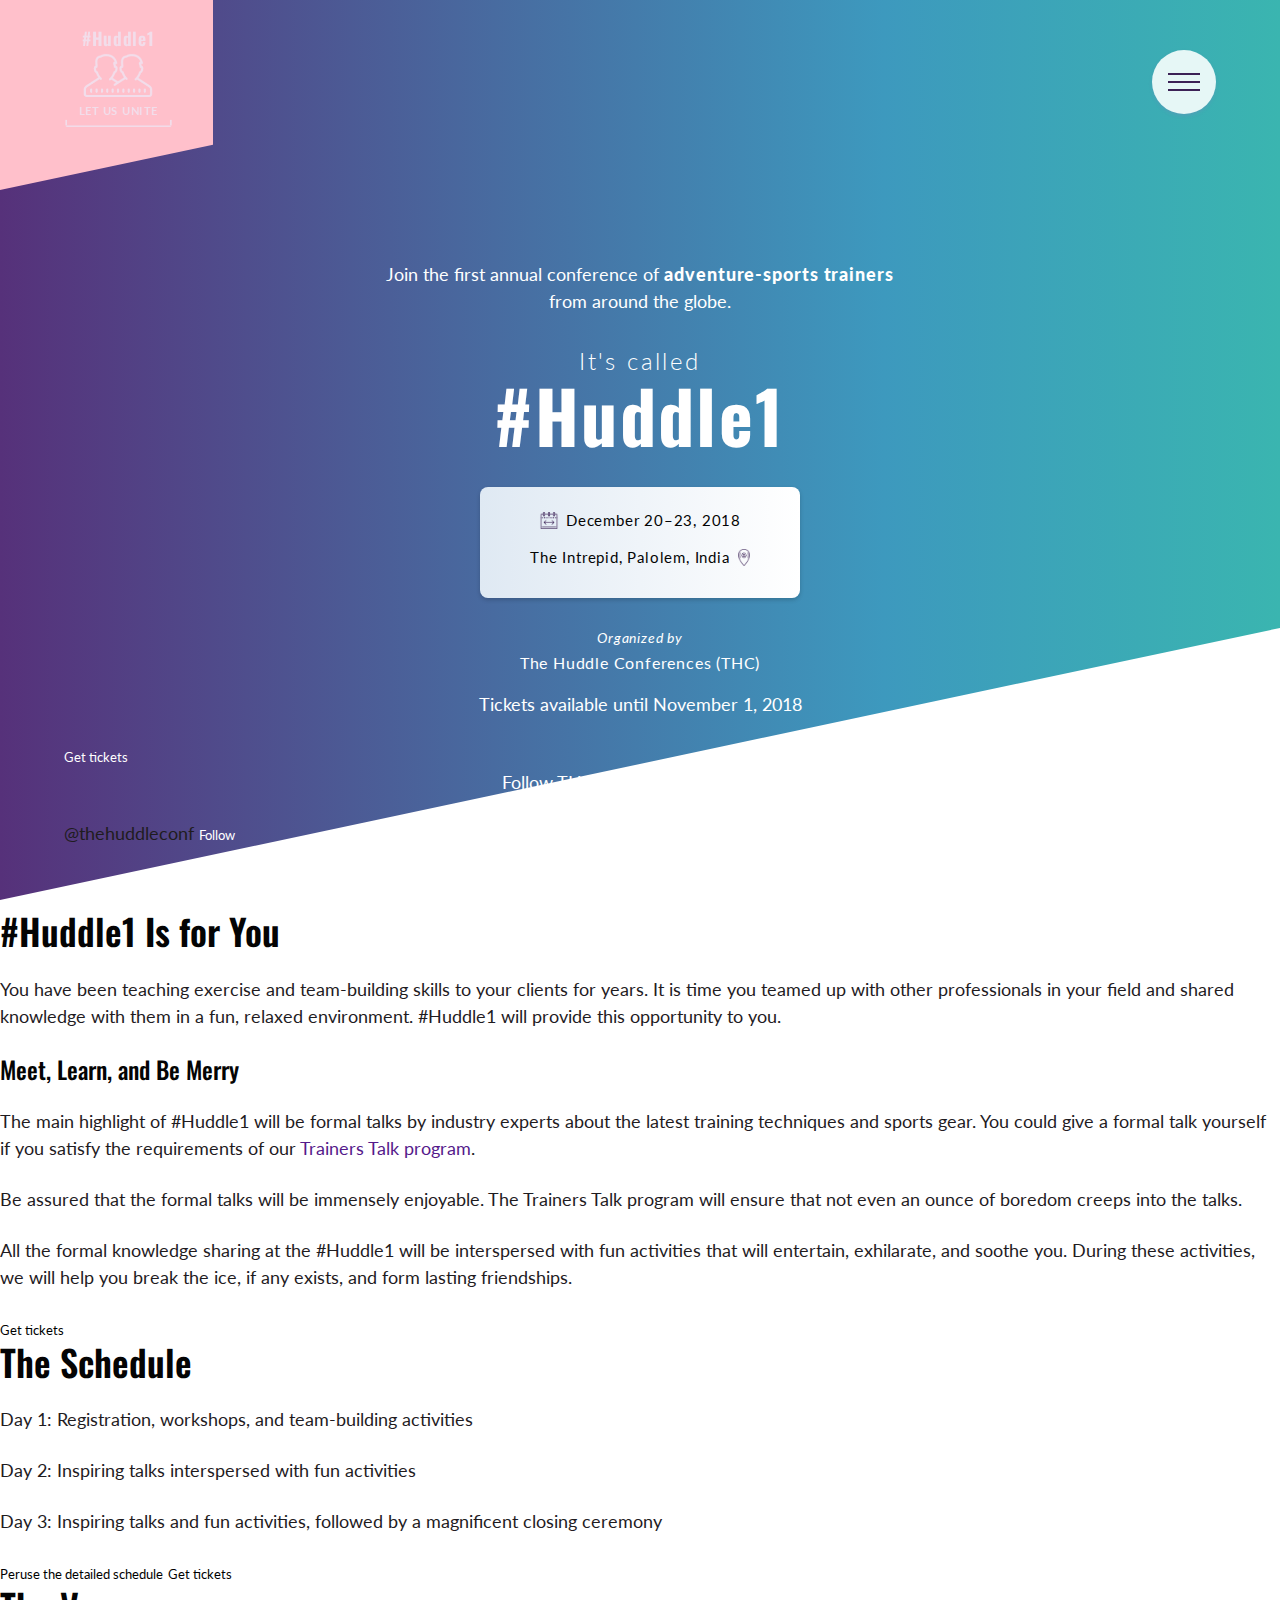
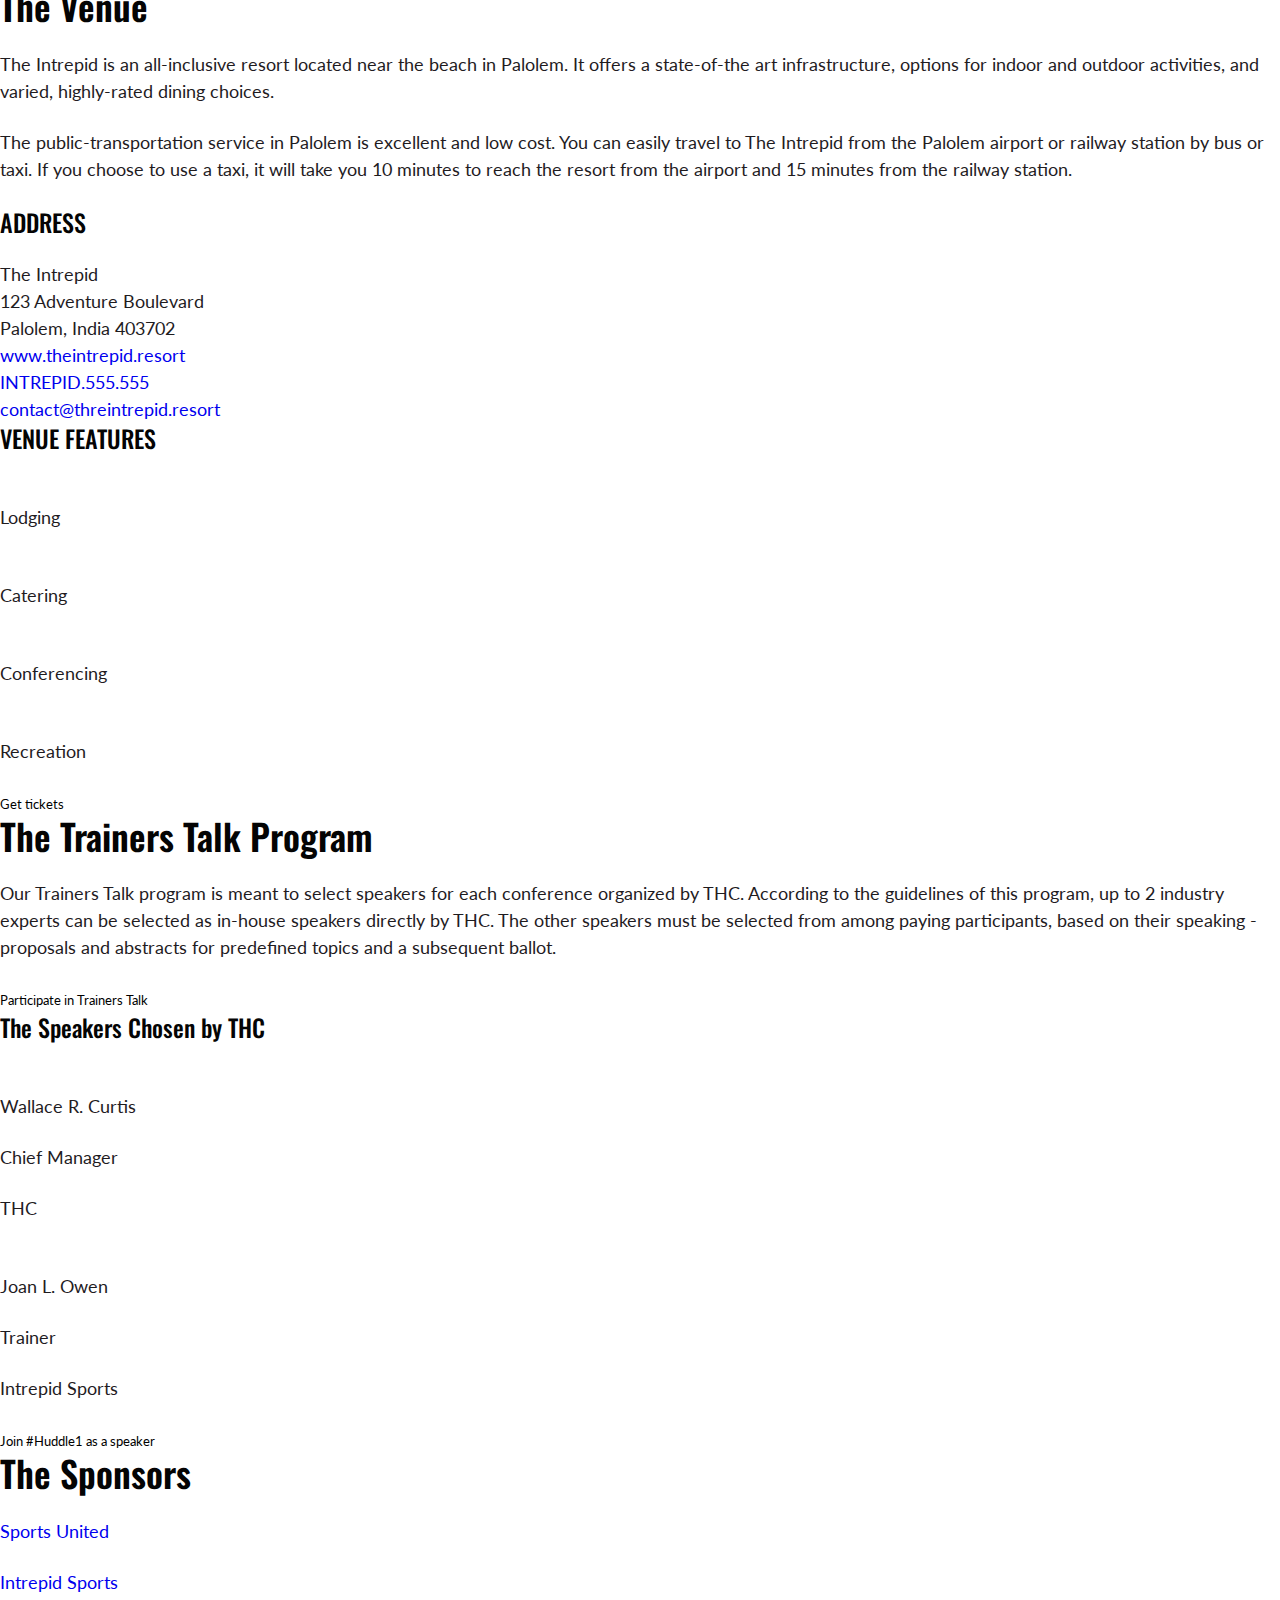
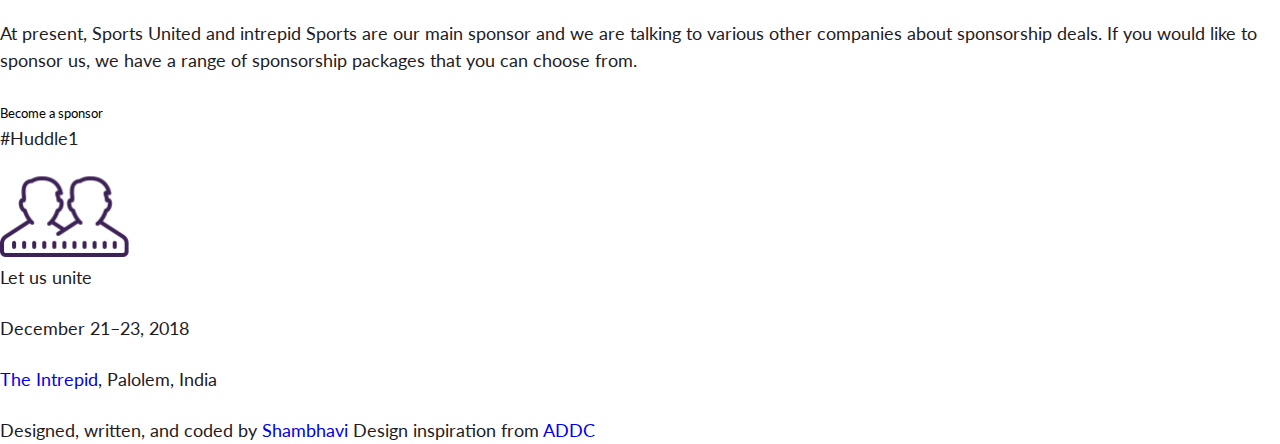
==== index.html @ c0f7a198 "Add structure and styling" ====
<!DOCTYPE html>
<html lang="en">

<head>
    <title>The #Huddle1 Conference</title>
    <meta charset="UTF-8">
    <meta name="viewport" content="width=device-width, initial-scale=1">
    <link href="https://fonts.googleapis.com/css?family=Lato:300, 400,700,900|Oswald:300,500,600,700" rel="stylesheet">
    <link href="css/style.css" rel="stylesheet">
</head>

<body>
    <header>
        <div class="navigation">
            <div class="navbar">
                <div class="nav-container">
                    <div class="logo-container">
                        <a href="index.html">
                            <div class="logo">
                                <p>#Huddle1</p>
                                <img src="img/huddle_white.png" alt="The Huddle1 logo" class='logo-general'>
                                <p>Let us unite</p>
                                <div class='border border-bottom-left'></div>
                                <div class="border border-bottom-right"></div>
                            </div>
                        </a>
                    </div>
                    <button type="button" role="button" aria-label="Toggle Navigation" class="toggle-button">
                        <div class="bar-container">
                            <span class="bars"></span>
                        </div>
                    </button>
                </div>
            </div>
            <nav>
                <ul>
                    <li>
                        <a href="">Home</a>
                    </li>
                    <li>
                        <a href="">Get tickets</a>
                    </li>
                    <li>
                        <a href="">Peruse the detailed schedule</a>
                    </li>
                    <li>
                        <a href="">Learn about the venue</a>
                    </li>
                    <li>
                        <a href="">Learn about Trainers Talk</a>
                    </li>
                    <li>
                        <a href="">Participate in Trainers Talk</a>
                    </li>
                    <li>
                        <a href="">Become a sponsor</a>
                    </li>
                    <li>
                        <a href="">Contact us</a>
                    </li>
                </ul>
            </nav>
        </div>
        <div class="primary-info">
            <p>Join the first annual conference of
                <span class='before-h1-emphasize'>
                    <strong>adventure-sports trainers</strong>
                </span>
                <br>from around the globe.</p>
            <h1>
                <span class="h1-initial">It's called</span>
                <span class="h1-big">#Huddle1</span>
            </h1>
            <div class="schedule-loc">
                <h2>
                    <a href="complete-schedule.html" class="header-link schedule">December 20&ndash;23, 2018</a>
                </h2>
                <h2>
                    <a href='#' class='header-link location' target="_blank">The Intrepid, Palolem, India</a>
                </h2>
            </div>
            <h2 class='organized-by'>
                <span>Organized by</span>
                <a href='#' class='header-link' target="_blank">The Huddle Conferences (THC)</a>
            </h2>
            <p>Tickets available until November 1, 2018</p>
            <button>Get tickets</button>
            <p>Follow THC on Twitter for updates.</p>
            <div>@thehuddleconf
                <button>Follow</button>
            </div>
        </div>
    </header>
    <div class="geometric-container">
        <span class="geometric geometric1"></span>
        <span class="geometric geometric2"></span>
        <span class="geometric geometric3"></span>
        <span class="geometric geometric4"></span>
        <span class="geometric geometric5"></span>
    </div>
    <main>
        <section class="section1">
            <h2>#Huddle1 Is for You</h2>
            <p>You have been teaching exercise and team-building skills to your clients for years. It is time you teamed up
                with other professionals in your field and shared knowledge with them in a fun, relaxed environment. #Huddle1
                will provide this opportunity to you. </p>
            <h3>Meet, Learn, and Be Merry</h3>
            <p>The main highlight of #Huddle1 will be formal talks by industry experts about the latest training techniques
                and sports gear. You could give a formal talk yourself if you satisfy the requirements of our
                <a href="">Trainers Talk program</a>.</p>
            <p>Be assured that the formal talks will be immensely enjoyable. The Trainers Talk program will ensure that not
                even an ounce of boredom creeps into the talks.</p>
            <p>All the formal knowledge sharing at the #Huddle1 will be interspersed with fun activities that will entertain,
                exhilarate, and soothe you. During these activities, we will help you break the ice, if any exists, and form
                lasting friendships.</p>
            <button>Get tickets</button>
        </section>
        <section class="section2">
            <h2>The Schedule</h2>
            <p>
                <span>Day 1</span>: Registration, workshops, and team-building activities</p>
            <p>
                <span>Day 2</span>: Inspiring talks interspersed with fun activities</p>
            <p>
                <span>Day 3</span>: Inspiring talks and fun activities, followed by a magnificent closing ceremony</p>
            <button>Peruse the detailed schedule</button>
            <button>Get tickets</button>
        </section>
        <section class="section3">
            <h2>The Venue</h2>
            <p>The Intrepid is an all-inclusive resort located near the beach in Palolem. It offers a state-of-the art infrastructure,
                options for indoor and outdoor activities, and varied, highly-rated dining choices.</p>
            <p>The public-transportation service in Palolem is excellent and low cost. You can easily travel to The Intrepid
                from the Palolem airport or railway station by bus or taxi. If you choose to use a taxi, it will take you
                10 minutes to reach the resort from the airport and 15 minutes from the railway station.</p>
            <h3>ADDRESS</h3>
            <address>The Intrepid
                <br>123 Adventure Boulevard
                <br>Palolem, India 403702
                <br>
                <a href="#">www.theintrepid.resort</a>
                <br>
                <a href="tel:+16348555555">INTREPID.555.555</a>
                <br>
                <a href="mailto:contact@threintrepid.resort">contact@threintrepid.resort</a>
            </address>
            <h3>VENUE FEATURES</h3>
            <div class="features">
                <div class="feature1">
                    <img src="" alt="">
                    <p>Lodging</p>
                </div>
                <div class="feature2">
                    <img src="" alt="">
                    <p>Catering</p>
                </div>
                <div class="feature3">
                    <img src="" alt="">
                    <p>Conferencing</p>
                </div>
                <div class="feature4">
                    <img src="" alt="">
                    <p>Recreation</p>
                </div>
            </div>
            <button>Get tickets</button>
        </section>
        <section class="section4">
            <section class="about-trainers-talk">
                <h2>The Trainers Talk Program</h2>
                <p>Our Trainers Talk program is meant to select speakers for each conference organized by THC. According to
                    the guidelines of this program, up to 2 industry experts can be selected as in-house speakers directly
                    by THC. The other speakers must be selected from among paying participants, based on their speaking -proposals
                    and abstracts for predefined topics and a subsequent ballot.</p>
                <button>Participate in Trainers Talk</button>
            </section>
            <section class="speakersTHC">
                <h3>The Speakers Chosen by THC</h3>
                <section class="speaker-summary">
                    <div class="speaker1">
                        <img src="" alt="">
                        <p>Wallace R. Curtis</p>
                        <p>Chief Manager</p>
                        <p>THC</p>
                    </div>
                    <div class="speaker2">
                        <img src="" alt="">
                        <p>Joan L. Owen</p>
                        <p>Trainer</p>
                        <p>Intrepid Sports</p>
                    </div>
                </section>
                <button>Join #Huddle1 as a speaker</button>
            </section>
        </section>
        <section class="section5">
            <h2>The Sponsors</h2>
            <div class="sponsor-list">
                <div class="sponsor1">
                    <a href="#">
                        <p>Sports United</p>
                    </a>
                </div>
                <div class="sponsor2">
                    <a href="#">
                        <p>Intrepid Sports</p>
                    </a>
                </div>
                <p>At present, Sports United and intrepid Sports are our main sponsor and we are talking to various other companies
                    about sponsorship deals. If you would like to sponsor us, we have a range of sponsorship packages that
                    you can choose from. </p>
                <button>Become a sponsor</button>
            </div>
        </section>
    </main>
    <footer>
        <div class="logo-large">
            <p>#Huddle1</p>
            <img src="img/huddle_plain.png" alt="The Huddle1 logo">
            <p>Let us unite</p>
        </div>
        <p>December 21&ndash;23, 2018</p>
        <p>
            <a href="#">The Intrepid</a>, Palolem, India</p>
        <nav class='footer-nav'>
            <ul>
                <li>
                    <a href="">Get tickets</a>
                </li>
                <li>
                    <a href="">Speak for us</a>
                </li>
                <li>
                    <a href="">Sponsor us</a>
                </li>
                <li>
                    <a href="">Contact us</a>
                </li>
            </ul>
        </nav>
        <div class="credits">
            <small>Designed, written, and coded by
                <strong>
                    <a href="https://github.com/tshambhavi">Shambhavi</a>
                </strong>
            </small>
            <small>Design inspiration from
                <strong>
                    <a href="https://addconf.com/2018/">ADDC</a>
                </strong>
            </small>
        </div>
    </footer>
    <script src="js/script.js"></script>
</body>

</html>
---- css/style.css ----
@charset 'utf-8';
/*-----------------------------------------------
Basic reset
-----------------------------------------------*/

*,
*::before,
*::after {
    -webkit-box-sizing: border-box;
    box-sizing: border-box;
    margin: 0;
    padding: 0;
}

html,
body,
div,
span,
object,
iframe,
h1,
h2,
h3,
h4,
h5,
h6,
p,
blockquote,
pre,
a,
abbr,
acronym,
address,
big,
cite,
code,
del,
dfn,
em,
img,
ins,
kbd,
q,
s,
samp,
small,
strike,
strong,
sub,
sup,
var,
b,
u,
i,
center,
dl,
dt,
dd,
ol,
ul,
li,
fieldset,
form,
label,
legend,
table,
caption,
tbody,
tfoot,
thead,
tr,
th,
td,
article,
aside,
canvas,
details,
embed,
figure,
figcaption,
footer,
header,
menu,
nav,
output,
section,
summary,
time,
mark,
audio,
video {
    border: 0;
    font-size: 100%;
    font: inherit;
    vertical-align: baseline;
}

ol,
ul {
    list-style: none;
}

blockquote,
q {
    quotes: none;
}

blockquote:before,
blockquote:after,
q:before,
q:after {
    content: '';
    content: none;
}

table {
    border-collapse: collapse;
    border-spacing: 0;
}

a {
    text-decoration: none;
    outline: none;
}

button,
select {
    border: none;
    outline: none;
    background: none;
    font-family: inherit
}

a,
button,
input,
select,
textarea {
    -webkit-tap-highlight-color: transparent
}

:root {
    overflow-x: hidden;
    height: 100%
}

/*-----------------------------------------------*/

html {
    -webkit-tap-highlight-color: transparent;
    -webkit-font-smoothing: antialiased;
    -moz-osx-font-smoothing: grayscale;
    text-rendering: optimizeLegibility;
    -webkit-text-size-adjust: 100%;
    -moz-text-size-adjust: 100%;
    -ms-text-size-adjust: 100%;
    text-size-adjust: 100%;
}

body {
    width: 100%;
    min-width: 320px;
    min-height: 100%;
    display: -webkit-box;
    display: -ms-flexbox;
    display: flex;
    -webkit-box-orient: vertical;
    -webkit-box-direction: normal;
    -ms-flex-direction: column;
    flex-direction: column;
    font-family: 'Lato', sans-serif;
    font-weight: 400;
    font-size: 16px;
    line-height: 1.5;
    color: #1f1c1f;
}

h1,
h2,
h3,
h4 {
    font-family: 'Oswald', sans-serif;
    color: #040404;
}

h1,
h2,
h3,
ul,
p {
    margin-bottom: 1.5rem;
}

h1 {
    font-size: 36px;
    font-weight: 700;
    line-height: 1.125;
}

h2 {
    font-size: 24px;
    font-weight: 600;
    line-height: 1.25;
}

h3 {
    font-size: 21px;
    font-weight: 500;
    line-height: 1.25;
}

h4 {
    font-size: 18px;
    font-weight: 500;
    line-height: 1.5;
}

/*-----------------------------------------------
Styling
-----------------------------------------------*/

/* Header */

.geometric-container {
    background-image: -webkit-gradient(linear, right top, left top, from(#3ab5b0), color-stop(31%, #3d99be), to(#56317a));
    background-image: linear-gradient(to left, #3ab5b0 0%, #3d99be 31%, #56317a 100%);
}

.navbar {
    width: 100%;
}

.nav-container {
    display: -webkit-box;
    display: -ms-flexbox;
    display: flex;
    -webkit-box-align: center;
    -ms-flex-align: center;
    align-items: center;
    -webkit-box-pack: justify;
    -ms-flex-pack: justify;
    justify-content: space-between;
    padding: 2rem;
}

.logo {
    padding: 0 1rem 1rem;
    opacity: .75;
    border-bottom: 2px solid #eee7f5;
    border-radius: 2px;
    position: relative;
    display: -webkit-box;
    display: -ms-flexbox;
    display: flex;
    -webkit-box-orient: vertical;
    -webkit-box-direction: normal;
    -ms-flex-direction: column;
    flex-direction: column;
    -webkit-box-align: center;
    -ms-flex-align: center;
    align-items: center;
    -webkit-transform: scale3d(.88, .88, .88);
    transform: scale3d(.88, .88, .88);
    -webkit-transition: all .2s ease-in-out;
    transition: all .2s ease-in-out;
    -webkit-animation: scale .5s;
    animation: scale .5s;
    -webkit-animation-timing-function: ease-in-out;
    animation-timing-function: ease-in-out;
}

.logo .border {
    position: absolute;
    width: 2px;
    background-color: #eee7f5;
    overflow: hidden;
}

.logo .border-bottom-left {
    top: 94%;
    bottom: 0px;
    left: 0px;
}

.logo .border-bottom-right {
    top: 94%;
    bottom: 0px;
    right: 0px;
}

@-webkit-keyframes scale {
    0% {
        -webkit-transform: scale3d(0.8, 0.8, 0.8);
        transform: scale3d(0.8, 0.8, 0.8);
    }
    100% {
        -webkit-transform: scale3d(.88, .88, .88);
        transform: scale3d(.88, .88, .88);
    }
}

@keyframes scale {
    0% {
        -webkit-transform: scale3d(0.8, 0.8, 0.8);
        transform: scale3d(0.8, 0.8, 0.8);
    }
    100% {
        -webkit-transform: scale3d(.88, .88, .88);
        transform: scale3d(.88, .88, .88);
    }
}

.logo>img {
    width: 78px;
    height: auto;
    margin: 0;
}

.logo p {
    color: #eee7f5;
    line-height: 0;
    text-align: center;
}

.logo p:first-of-type {
    font-family: 'Oswald', sans-serif;
    font-size: 20px;
    font-weight: 600;
    letter-spacing: .05em;
    margin-bottom: 18px;
}

.logo p:last-of-type {
    font-family: 'Lato', sans-serif;
    font-size: 12px;
    font-weight: 700;
    letter-spacing: .075em;
    text-transform: uppercase;
    margin-top: 16px;
    margin-bottom: 0;
}

.logo-container {
    margin-left: -6px;
}

.logo-container a:hover .logo,
.logo-container a:focus .logo {
    opacity: 1;
    -webkit-transform: scale3d(0.8, 0.8, 0.8);
    transform: scale3d(0.8, 0.8, 0.8);
    -webkit-transition: all .2s ease-in-out;
    transition: all .2s ease-in-out;
}

.nav-fixed {
    background-image: linear-gradient(to left, #3ab5b0 0%, #3d99be 31%, #56317a 100%);
    -webkit-box-shadow: 0 2px 4px -1px rgba(128, 118, 128, .3);
    box-shadow: 0 2px 4px -1px rgba(128, 118, 128, .3);
    position: fixed;
    top: 0;
    left: 0;
    z-index: 100;
}

.nav-fixed>.nav-container {
    padding-top: .75rem;
    padding-bottom: .75rem;
}

.nav-fixed .logo {
    padding: 0;
    margin: 0;
    border-bottom: none;
}

.nav-fixed p {
    display: none;
}

.nav-fixed img {
    width: auto;
    height: 64px;
    margin: 0;
}

button span {
    display: block;
}

.toggle-button {
    width: 64px;
    height: 64px;
    display: inline-block;
    -ms-flex-item-align: center;
    align-self: center;
    border-radius: 50%;
    background-color: #e6f7f6;
    cursor: pointer;
    pointer-events: auto;
    -webkit-user-select: none;
    -moz-user-select: none;
    -ms-user-select: none;
    user-select: none;
    z-index: 110;
    -webkit-tap-highlight-color: rgba(0, 0, 0, 0);
    box-shadow: 0 2px 4px -1px rgba(154, 110, 197, .3);
    -webkit-transform: scale3d(1, 1, 1);
    transform: scale3d(1, 1, 1);
    -webkit-transition: all .2s ease-in-out;
    transition: all .2s ease-in-out;
}

.nav-fixed .toggle-button {
    -webkit-box-shadow: none;
    box-shadow: none;
    background-color: #e6f7f6;
}

.toggle-button:hover,
.toggle-button:focus {
    -webkit-transform: scale3d(0.88, 0.88, 0.88);
    transform: scale3d(0.88, 0.88, 0.88);
}

.toggle-button:active {
    -webkit-transition: 0;
    transition: 0;
}

.bar-container {
    display: -webkit-box;
    display: -ms-flexbox;
    display: flex;
    -webkit-box-pack: center;
    -ms-flex-pack: center;
    justify-content: center;
}

.bars {
    display: inline-block;
    width: 32px;
    height: 2px;
    background-color: #3c2256;
    position: relative;
    -webkit-transition: all .2s ease-in-out;
    transition: all .2s ease-in-out;
}

.bars:before,
.bars:after {
    display: inline-block;
    width: 32px;
    height: 2px;
    background-color: #3c2256;
    position: absolute;
    -webkit-transition: all .2s ease-in-out;
    transition: all .2s ease-in-out;
    left: 0;
    content: '';
    -webkit-transform-origin: 2.28571rem center;
    transform-origin: 2.28571rem center;
}

.bars:before {
    top: .5rem;
}

.bars:after {
    top: -.5rem;
}

.toggle-button:hover .bars,
.toggle-button:hover .bars:before,
.toggle-button:hover .bars:after,
.toggle-button:focus .bars,
.toggle-button:focus .bars:before,
.toggle-button:focus .bars:after {
    background-color: #56317a;
}

.toggle-button.open {
    -webkit-transform: scale3d(1, 1, 1);
    transform: scale3d(1, 1, 1);
    box-shadow: 0 2px 4px -1px rgba(154, 110, 197, .3);
}

.toggle-button.open .bars {
    background-color: transparent;
}

.toggle-button.open .bars:before,
.toggle-button.open .bars:after {
    -webkit-transform-origin: 50% 50%;
    transform-origin: 50% 50%;
    top: 0;
    width: 32px;
}

.toggle-button.open .bars:before {
    -webkit-transform: rotate3d(0, 0, 1, 45deg);
    transform: rotate3d(0, 0, 1, 45deg);
}

.toggle-button.open .bars:after {
    -webkit-transform: rotate3d(0, 0, 1, -45deg);
    transform: rotate3d(0, 0, 1, -45deg);
}

.toggle-button.open:hover,
.toggle-button.open:focus {
    -webkit-transform: scale3d(0.88, 0.88, 0.88);
    transform: scale3d(0.88, 0.88, 0.88);
}

nav {
    display: none;
}

.primary-info {
    padding: 4rem 2rem;
}

.primary-info h1,
.primary-info h2,
.primary-info p,
.primary-info a,
.primary-info button {
    color: white;
}

.primary-info h1,
.primary-info h2,
.primary-info p {
    text-align: center;
}

.primary-info p:first-of-type {
    font-size: 18px;
    margin-top: 4rem;
    margin-bottom: 2rem;
}

.before-h1-emphasize {
    font-weight: 900;
    letter-spacing: .05em;
    white-space: nowrap;
}

.primary-info h1 {
    letter-spacing: .05em;
    display: -webkit-box;
    display: -ms-flexbox;
    display: flex;
    -webkit-box-orient: vertical;
    -webkit-box-direction: normal;
    -ms-flex-direction: column;
    flex-direction: column;
    -webkit-box-align: center;
    -ms-flex-align: center;
    align-items: center;
    margin-bottom: 2rem;
}

.primary-info h1>span {
    display: inline-block;
}

.h1-initial {
    font-family: 'Lato', sans-serif;
    font-weight: 300;
    font-size: 24px;
}

.h1-big {
    font-size: 72px;
}

.schedule-loc {
    background-image: linear-gradient(to right, #dfe9f3 0%, white 100%);
    box-shadow: 0px 2px 4px rgba(0, 0, 0, .18);
    padding: 1.5rem 1rem;
    border-radius: .5rem;
    max-width: 320px;
    margin: 0 auto;
    overflow: visible;
}

.primary-info h2 {
    font-family: Lato, sans-serif;
    font-size: 16px;
    font-weight: 400;
    letter-spacing: .05em;
}

.schedule-loc>h2>.header-link {
    color: #040404;
    font-size: 15px;
}

.schedule-loc>h2:last-of-type {
    margin-bottom: .5rem;
}

.primary-info h2:first-of-type {
    margin-bottom: 1.2rem;
}

h2.organized-by>span {
    font-style: italic;
    font-size: 14px;
    display: block;
    margin-top: 2rem;
    margin-bottom: .5rem;
}

.header-link {
    display: inline-block;
    position: relative;
    transition: .4s ease-in;
}

.header-link.schedule {
    background-image: url(../img/event-icon.png);
    background-position: left center;
    background-repeat: no-repeat;
    background-size: contain;
    padding-left: 1.7rem;
}

.header-link.location {
    background-image: url(../img/location-icon.png);
    background-position: right center;
    background-repeat: no-repeat;
    background-size: contain;
    padding-right: 1.25rem;
}

.header-link::after {
    content: '';
    display: block;
    position: absolute;
    background-color: #56317a;
    left: 0;
    bottom: -.5rem;
    width: 100%;
    height: .75px;
    -webkit-transform: scaleX(0);
    transform: scaleX(0);
    -webkit-transform-origin: bottom left;
    transform-origin: bottom left;
    -webkit-transition: -webkit-transform .4s ease-in;
    transition: -webkit-transform .4s ease-in;
    transition: transform .4s ease-in;
    transition: transform .4s ease-in, -webkit-transform .4s ease-in;
}

.schedule-loc>h2>.header-link:hover,
.schedule-loc>h2>.header-link:focus {
    color: #56317a;
}

.organized-by .header-link:hover,
.organized-by .header-link:focus {
    color: rgba(255, 255, 255, .75);
}

.organized-by .header-link::after {
    background-color: rgba(255, 255, 255, .75);
}

.header-link:hover::after,
.header-link:focus::after,
.header-link:active::after {
    -webkit-transform: scaleX(1);
    transform: scaleX(1);
}

/*-----------------------------------------------
Media queries
-----------------------------------------------*/

@media screen and (min-width: 1241px) {
    .nav-container {
        margin: 0 auto;
        padding: 2rem 0 0;
        max-width: 1241px;
        width: 90% !important;
    }
    .primary-info {
        margin: 0 auto;
        padding-right: 0;
        padding-left: 0;
        max-width: 1241px;
        width: 90% !important;
    }
}

@media screen and (min-width: 728px) {
    body {
        font-size: 18px;
    }
    h1 {
        font-size: 48px;
        line-height: 1.125;
    }
    h2 {
        font-size: 36px;
        line-height: 1.125;
    }
    h3 {
        font-size: 24px;
        line-height: 1.25;
    }
    h4 {
        font-size: 21px;
        line-height: 1.25;
        margin-bottom: .75rem;
    }
}

/* Geometric shapes */

.geometric-container {
    width: 100%;
    height: 100%;
    overflow: hidden;
    -webkit-transform: skewY(-12deg);
    transform: skewY(-12deg);
    -webkit-transform-origin: 0;
    transform-origin: 0;
    position: absolute;
    z-index: 1;
    padding-bottom: 400px;
}

header {
    z-index: 95;
}

.geometric {
    position: absolute;
    height: 40px;
}

.geometric1 {
    width: 50%;
    left: 50%;
    top: 40px;
    background: #4c29ff;
}

@media (min-width: 670px) {
    .geometric1 {
        height: 150px;
        top: 0;
        background: #4750ff;
    }
}

@media (min-width: 880px) {
    .geometric1 {
        height: 190px;
        width: 33.33333%;
        left: -16.66666%;
        background: pink;
    }
}
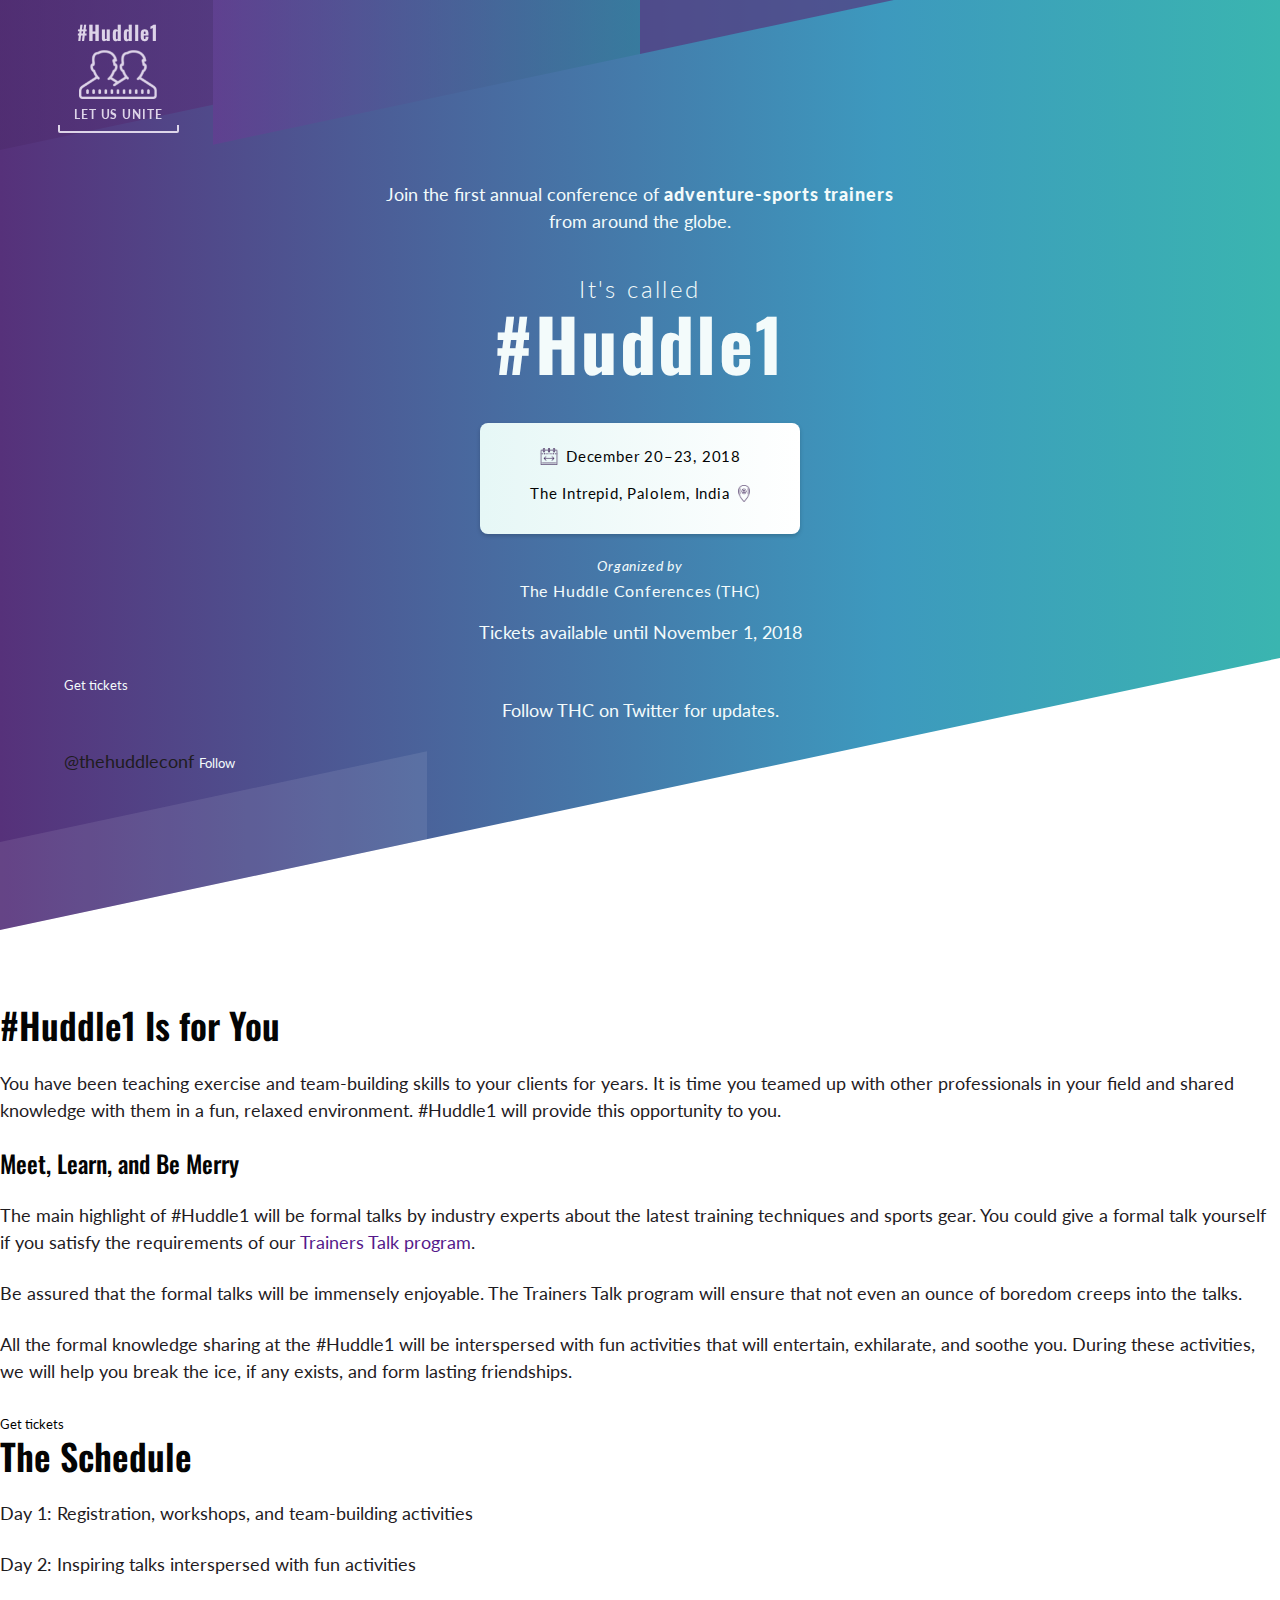
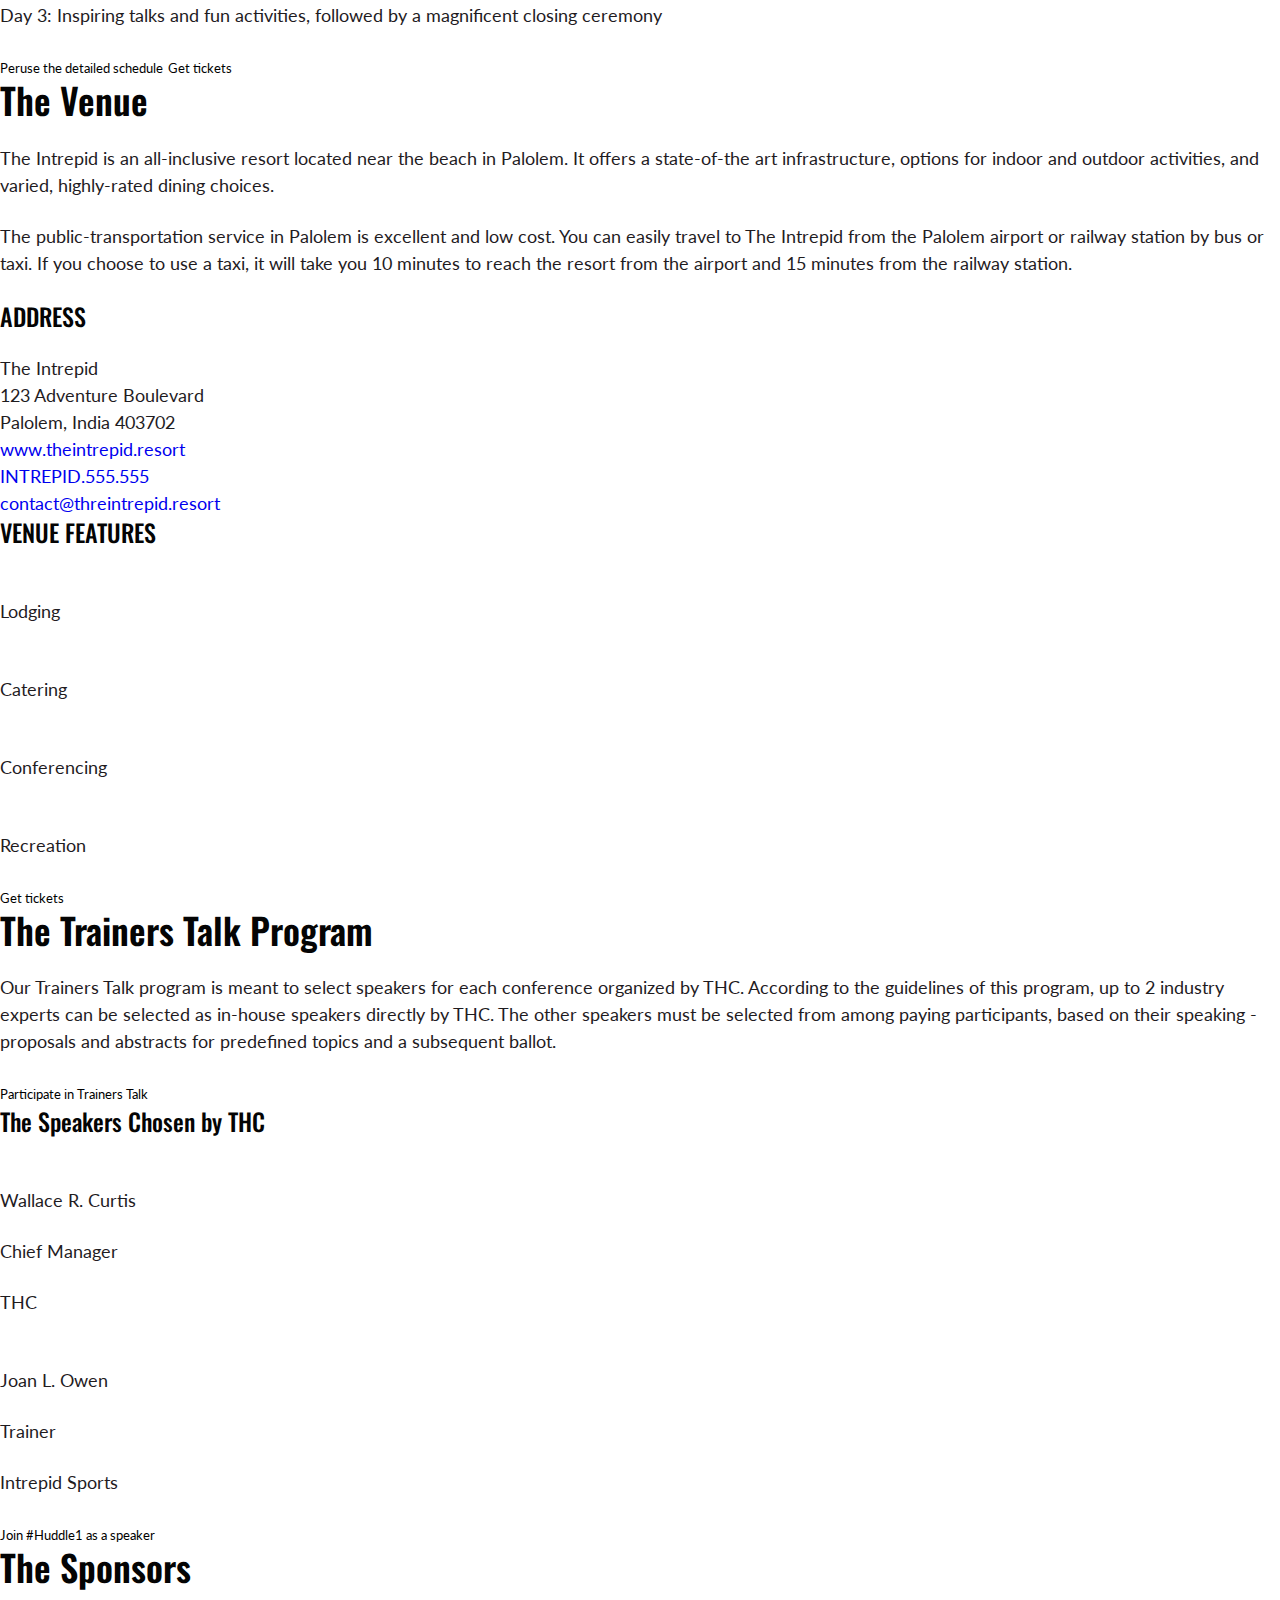
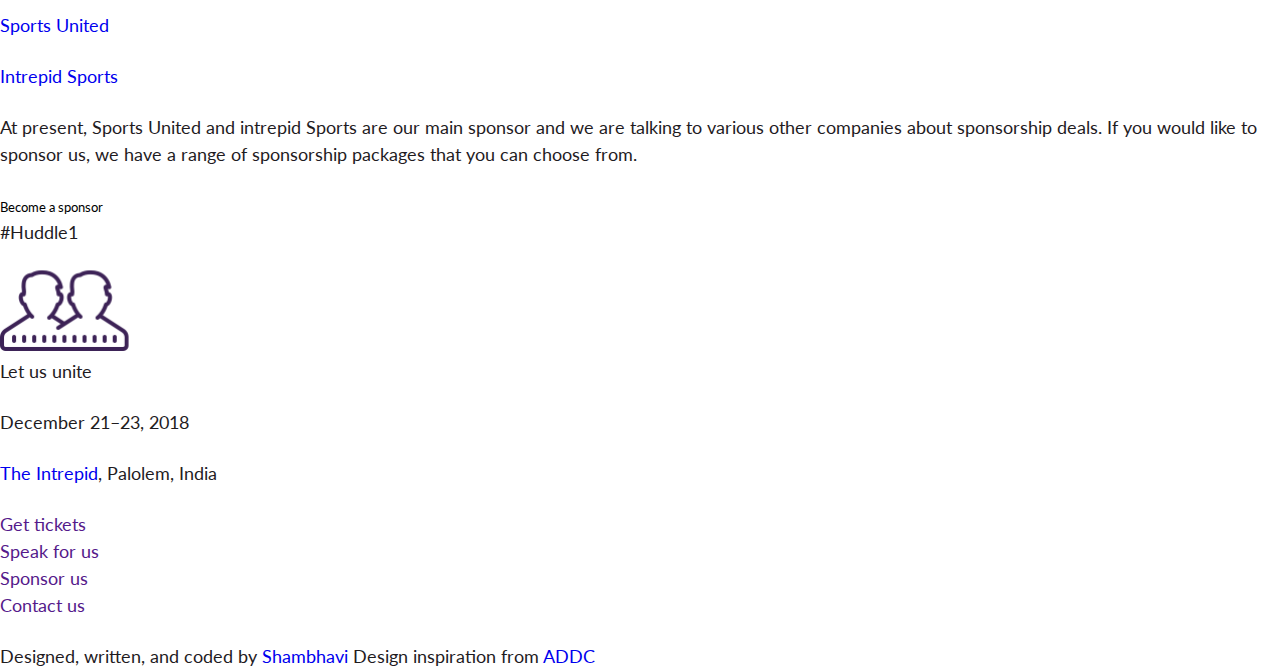
==== commit b0bfe4be: "Configure navigation" ====
--- a/index.html
+++ b/index.html
@@ -10,93 +10,113 @@
 </head>
 
 <body>
-    <header>
-        <div class="navigation">
-            <div class="navbar">
-                <div class="nav-container">
-                    <div class="logo-container">
-                        <a href="index.html">
-                            <div class="logo">
-                                <p>#Huddle1</p>
-                                <img src="img/huddle_white.png" alt="The Huddle1 logo" class='logo-general'>
-                                <p>Let us unite</p>
-                                <div class='border border-bottom-left'></div>
-                                <div class="border border-bottom-right"></div>
+    <div class="header-container">
+        <header>
+            <div class="navigation">
+                <div class="navbar">
+                    <div class="nav-container">
+                        <div class="logo-container">
+                            <a href="index.html">
+                                <div class="logo">
+                                    <p>#Huddle1</p>
+                                    <img src="img/huddle_white.png" alt="The Huddle1 logo" class='logo-general'>
+                                    <p>Let us unite</p>
+                                    <div class='border border-bottom-left'></div>
+                                    <div class="border border-bottom-right"></div>
+                                </div>
+                            </a>
+                        </div>
+                        <button type="button" role="button" aria-label="Open navigation menu" class="open-button">
+                            <div class="bar-container">
+                                <span class="bars bar1"></span>
+                                <span class="bars bar2"></span>
+                                <span class="bars bar3"></span>
                             </div>
-                        </a>
-                    </div>
-                    <button type="button" role="button" aria-label="Toggle Navigation" class="toggle-button">
-                        <div class="bar-container">
-                            <span class="bars"></span>
+                        </button>
+                    </div>
+                </div>
+                <div class="header-navlist-container">
+                    <div class="navlist-navbar">
+                        <div class="logo-container">
+                            <a href="index.html">
+                                <div class="logo">
+                                    <img src="img/huddle_white.png" alt="The Huddle1 logo" class='logo-general'>
+                                </div>
+                            </a>
                         </div>
-                    </button>
-                </div>
-            </div>
-            <nav>
-                <ul>
-                    <li>
-                        <a href="">Home</a>
-                    </li>
-                    <li>
-                        <a href="">Get tickets</a>
-                    </li>
-                    <li>
-                        <a href="">Peruse the detailed schedule</a>
-                    </li>
-                    <li>
-                        <a href="">Learn about the venue</a>
-                    </li>
-                    <li>
-                        <a href="">Learn about Trainers Talk</a>
-                    </li>
-                    <li>
-                        <a href="">Participate in Trainers Talk</a>
-                    </li>
-                    <li>
-                        <a href="">Become a sponsor</a>
-                    </li>
-                    <li>
-                        <a href="">Contact us</a>
-                    </li>
-                </ul>
-            </nav>
+                        <button type="button" role="button" aria-label="Open navigation menu" class="close-button">
+                            <div class="bar-container">
+                                <span class="bars bar1"></span>
+                                <span class="bars bar2"></span>
+                                <span class="bars bar3"></span>
+                            </div>
+                        </button>
+
+                    </div>
+                    <nav class='header-navlist'>
+                        <ul>
+                            <li>
+                                <a href="get-tickets.html">Get tickets</a>
+                            </li>
+                            <li>
+                                <a href="">Peruse the detailed schedule</a>
+                            </li>
+                            <li>
+                                <a href="">Learn about the venue</a>
+                            </li>
+                            <li>
+                                <a href="">Learn about Trainers Talk</a>
+                            </li>
+                            <li>
+                                <a href="">Participate in Trainers Talk</a>
+                            </li>
+                            <li>
+                                <a href="">Become a sponsor</a>
+                            </li>
+                            <li>
+                                <a href="">Contact us</a>
+                            </li>
+                        </ul>
+                    </nav>
+                </div>
+            </div>
+            <div class="primary-info">
+                <p>Join the first annual conference of
+                    <span class='before-h1-emphasize'>
+                        <strong>adventure-sports trainers</strong>
+                    </span>
+                    <br>from around the globe.</p>
+                <h1>
+                    <span class="h1-initial">It's called</span>
+                    <span class="h1-big">#Huddle1</span>
+                </h1>
+                <div class="schedule-loc">
+                    <h2>
+                        <a href="complete-schedule.html" class="header-link schedule">December 20&ndash;23, 2018</a>
+                    </h2>
+                    <h2>
+                        <a href='#' class='header-link location' target="_blank">The Intrepid, Palolem, India</a>
+                    </h2>
+                </div>
+                <h2 class='organized-by'>
+                    <span>Organized by</span>
+                    <a href='#' class='header-link' target="_blank">The Huddle Conferences (THC)</a>
+                </h2>
+                <p>Tickets available until November 1, 2018</p>
+                <button>Get tickets</button>
+                <p>Follow THC on Twitter for updates.</p>
+                <div>@thehuddleconf
+                    <button>Follow</button>
+                </div>
+            </div>
+        </header>
+        <div class="geometric-container">
+            <span class="geometric geometric1"></span>
+            <span class="geometric geometric2"></span>
+            <span class="geometric geometric3"></span>
+            <span class="geometric geometric4"></span>
+            <span class="geometric geometric5"></span>
         </div>
-        <div class="primary-info">
-            <p>Join the first annual conference of
-                <span class='before-h1-emphasize'>
-                    <strong>adventure-sports trainers</strong>
-                </span>
-                <br>from around the globe.</p>
-            <h1>
-                <span class="h1-initial">It's called</span>
-                <span class="h1-big">#Huddle1</span>
-            </h1>
-            <div class="schedule-loc">
-                <h2>
-                    <a href="complete-schedule.html" class="header-link schedule">December 20&ndash;23, 2018</a>
-                </h2>
-                <h2>
-                    <a href='#' class='header-link location' target="_blank">The Intrepid, Palolem, India</a>
-                </h2>
-            </div>
-            <h2 class='organized-by'>
-                <span>Organized by</span>
-                <a href='#' class='header-link' target="_blank">The Huddle Conferences (THC)</a>
-            </h2>
-            <p>Tickets available until November 1, 2018</p>
-            <button>Get tickets</button>
-            <p>Follow THC on Twitter for updates.</p>
-            <div>@thehuddleconf
-                <button>Follow</button>
-            </div>
-        </div>
-    </header>
-    <div class="geometric-container">
-        <span class="geometric geometric1"></span>
-        <span class="geometric geometric2"></span>
-        <span class="geometric geometric3"></span>
-        <span class="geometric geometric4"></span>
-        <span class="geometric geometric5"></span>
     </div>
     <main>
         <section class="section1">
--- a/css/style.css
+++ b/css/style.css
@@ -222,8 +222,8 @@
 /* Header */
 
 .geometric-container {
-    background-image: -webkit-gradient(linear, right top, left top, from(#3ab5b0), color-stop(31%, #3d99be), to(#56317a));
-    background-image: linear-gradient(to left, #3ab5b0 0%, #3d99be 31%, #56317a 100%);
+    /* background: linear-gradient(to left, #3ab5b0 0%, #3d99be 31%, #56317a 100%), url(../img/ski.jpg) center center /cover no-repeat; */
+    background: linear-gradient(to left, rgba(58, 181, 176, 1) 0%, rgba(61, 153, 190, 1) 31%, rgba(86, 49, 122, 1) 100%);
 }
 
 .navbar {
@@ -245,7 +245,7 @@
 
 .logo {
     padding: 0 1rem 1rem;
-    opacity: .75;
+    opacity: .9;
     border-bottom: 2px solid #eee7f5;
     border-radius: 2px;
     position: relative;
@@ -259,8 +259,7 @@
     -webkit-box-align: center;
     -ms-flex-align: center;
     align-items: center;
-    -webkit-transform: scale3d(.88, .88, .88);
-    transform: scale3d(.88, .88, .88);
+    transform: scale3d(1, 1, 1);
     -webkit-transition: all .2s ease-in-out;
     transition: all .2s ease-in-out;
     -webkit-animation: scale .5s;
@@ -274,6 +273,9 @@
     width: 2px;
     background-color: #eee7f5;
     overflow: hidden;
+    opacity: 1;
+    display: block;
+    transition: all .05s ease;
 }
 
 .logo .border-bottom-left {
@@ -288,7 +290,7 @@
     right: 0px;
 }
 
-@-webkit-keyframes scale {
+/* @-webkit-keyframes scale {
     0% {
         -webkit-transform: scale3d(0.8, 0.8, 0.8);
         transform: scale3d(0.8, 0.8, 0.8);
@@ -308,7 +310,7 @@
         -webkit-transform: scale3d(.88, .88, .88);
         transform: scale3d(.88, .88, .88);
     }
-}
+} */
 
 .logo>img {
     width: 78px;
@@ -347,34 +349,38 @@
 .logo-container a:hover .logo,
 .logo-container a:focus .logo {
     opacity: 1;
-    -webkit-transform: scale3d(0.8, 0.8, 0.8);
-    transform: scale3d(0.8, 0.8, 0.8);
+    transform: scale3d(.88, .88, .88);
     -webkit-transition: all .2s ease-in-out;
     transition: all .2s ease-in-out;
 }
 
 .nav-fixed {
-    background-image: linear-gradient(to left, #3ab5b0 0%, #3d99be 31%, #56317a 100%);
-    -webkit-box-shadow: 0 2px 4px -1px rgba(128, 118, 128, .3);
+    background: linear-gradient(to left, #3ab5b0 0%, #3d99be 31%, #56317a 100%);
     box-shadow: 0 2px 4px -1px rgba(128, 118, 128, .3);
     position: fixed;
     top: 0;
     left: 0;
-    z-index: 100;
+    z-index: 200;
 }
 
 .nav-fixed>.nav-container {
-    padding-top: .75rem;
-    padding-bottom: .75rem;
+    padding-top: 1rem;
+    padding-bottom: 1rem;
 }
 
 .nav-fixed .logo {
     padding: 0;
     margin: 0;
     border-bottom: none;
+    animation: none;
 }
 
 .nav-fixed p {
+    display: none;
+}
+
+.nav-fixed .logo .border{
+    opacity: 0; 
     display: none;
 }
 
@@ -388,10 +394,11 @@
     display: block;
 }
 
-.toggle-button {
+.open-button, .close-button {
+    line-height: 0;
+    text-align: center;
     width: 64px;
     height: 64px;
-    display: inline-block;
     -ms-flex-item-align: center;
     align-self: center;
     border-radius: 50%;
@@ -402,123 +409,149 @@
     -moz-user-select: none;
     -ms-user-select: none;
     user-select: none;
-    z-index: 110;
     -webkit-tap-highlight-color: rgba(0, 0, 0, 0);
-    box-shadow: 0 2px 4px -1px rgba(154, 110, 197, .3);
     -webkit-transform: scale3d(1, 1, 1);
     transform: scale3d(1, 1, 1);
     -webkit-transition: all .2s ease-in-out;
     transition: all .2s ease-in-out;
 }
 
-.nav-fixed .toggle-button {
-    -webkit-box-shadow: none;
-    box-shadow: none;
-    background-color: #e6f7f6;
-}
-
-.toggle-button:hover,
-.toggle-button:focus {
+.open-button{
+    display: none;
+}
+.nav-fixed .open-button {
+    display: inline-block;
+}
+
+.open-button:hover,
+.open-button:focus,
+.close-button:hover,
+.close-button:focus {
     -webkit-transform: scale3d(0.88, 0.88, 0.88);
     transform: scale3d(0.88, 0.88, 0.88);
-}
-
-.toggle-button:active {
-    -webkit-transition: 0;
-    transition: 0;
+    color: #2c708b;
 }
 
 .bar-container {
     display: -webkit-box;
     display: -ms-flexbox;
     display: flex;
+    position: relative;
     -webkit-box-pack: center;
     -ms-flex-pack: center;
     justify-content: center;
+    align-items: center;
 }
 
 .bars {
-    display: inline-block;
-    width: 32px;
+    width: 28px;
     height: 2px;
-    background-color: #3c2256;
-    position: relative;
+    background-color: #205164;
+    overflow: hidden;
+    position: absolute;
+    transform-origin: center center;
     -webkit-transition: all .2s ease-in-out;
     transition: all .2s ease-in-out;
 }
 
-.bars:before,
-.bars:after {
-    display: inline-block;
-    width: 32px;
-    height: 2px;
-    background-color: #3c2256;
-    position: absolute;
-    -webkit-transition: all .2s ease-in-out;
-    transition: all .2s ease-in-out;
-    left: 0;
-    content: '';
-    -webkit-transform-origin: 2.28571rem center;
-    transform-origin: 2.28571rem center;
-}
-
-.bars:before {
-    top: .5rem;
-}
-
-.bars:after {
-    top: -.5rem;
-}
-
-.toggle-button:hover .bars,
-.toggle-button:hover .bars:before,
-.toggle-button:hover .bars:after,
-.toggle-button:focus .bars,
-.toggle-button:focus .bars:before,
-.toggle-button:focus .bars:after {
-    background-color: #56317a;
-}
-
-.toggle-button.open {
-    -webkit-transform: scale3d(1, 1, 1);
-    transform: scale3d(1, 1, 1);
-    box-shadow: 0 2px 4px -1px rgba(154, 110, 197, .3);
-}
-
-.toggle-button.open .bars {
+.bar1 {
+    top: -7.4px;
+}
+
+.bar3 {
+    top: 6.4px;
+}
+
+.open-button.open-list .bar1, .close-button .bar1 {
+    top: 0;
+    transform-origin: 50% 50%;
+    transform: rotate3d(0, 0, 1, 45deg);
+}
+
+.open-button.open-list .bar2,.close-button .bar2 {
     background-color: transparent;
 }
 
-.toggle-button.open .bars:before,
-.toggle-button.open .bars:after {
-    -webkit-transform-origin: 50% 50%;
+.open-button.open-list .bar3, .close-button .bar3 {
+    top: 0;
     transform-origin: 50% 50%;
-    top: 0;
-    width: 32px;
-}
-
-.toggle-button.open .bars:before {
-    -webkit-transform: rotate3d(0, 0, 1, 45deg);
-    transform: rotate3d(0, 0, 1, 45deg);
-}
-
-.toggle-button.open .bars:after {
-    -webkit-transform: rotate3d(0, 0, 1, -45deg);
     transform: rotate3d(0, 0, 1, -45deg);
 }
 
-.toggle-button.open:hover,
-.toggle-button.open:focus {
+.close-button:hover,
+.close-button:focus {
     -webkit-transform: scale3d(0.88, 0.88, 0.88);
     transform: scale3d(0.88, 0.88, 0.88);
-}
-
-nav {
-    display: none;
+    border-color: #fff;
+}
+
+.header-navlist-container {
+    background: linear-gradient(to left, #3ab5b0 0%, #3d99be 31%, #56317a 100%);
+    width: 100vw;
+    height: 0;
+    position: fixed;
+    overflow-y: auto;
+    top: 0;
+    left: 0;
+    right: 0;
+    bottom: 0;
+    z-index: -1;
+    opacity: 0;
+    visibility: hidden;
+    transition: all .4s ease-in-out;
+}
+
+.header-navlist-container.navlist-open {
+    height: 100vh;
+    opacity: 1;
+    visibility: visible;
+    z-index: 201 !important;
+}
+
+.navlist-navbar {
+    display: flex;
+    align-items: center;
+    justify-content: space-between;
+    padding: 1rem 2rem;
+}
+.navlist-navbar .logo{
+    padding: 0;
+    margin: 0;
+    border-bottom: none;
+    animation: none;
+}
+.navlist-navbar img{
+        width: auto;
+        height: 64px;
+        margin: 0;
+}
+.header-navlist {
+    display: flex;
+    justify-content: center;
+    align-items: flex-start;
+    font-size: 24px;
+    line-height: 2;
+    font-weight: 400;
+    padding: 4rem 0 15rem;
+}
+
+.header-navlist ul {
+    padding-top: 0;
+    z-index: 400;
+}
+
+.header-navlist a {
+    color: rgba(255, 255, 255, .5);
+    transition: color .4s ease-in-out;
+}
+
+.header-navlist a:hover,
+.header-navlist a:focus {
+    color: rgba(255, 255, 255, 1);
 }
 
 .primary-info {
-    padding: 4rem 2rem;
+    padding: 0 2rem;
 }
 
 .primary-info h1,
@@ -526,7 +559,7 @@
 .primary-info p,
 .primary-info a,
 .primary-info button {
-    color: white;
+    color: #f3fbfb;
 }
 
 .primary-info h1,
@@ -537,8 +570,8 @@
 
 .primary-info p:first-of-type {
     font-size: 18px;
-    margin-top: 4rem;
-    margin-bottom: 2rem;
+    margin-top: 3rem;
+    margin-bottom: 2.5rem;
 }
 
 .before-h1-emphasize {
@@ -559,7 +592,7 @@
     -webkit-box-align: center;
     -ms-flex-align: center;
     align-items: center;
-    margin-bottom: 2rem;
+    margin-bottom: 2.5rem;
 }
 
 .primary-info h1>span {
@@ -577,7 +610,7 @@
 }
 
 .schedule-loc {
-    background-image: linear-gradient(to right, #dfe9f3 0%, white 100%);
+    background: linear-gradient(to right, #e6f7f6 0%, #fff 100%);
     box-shadow: 0px 2px 4px rgba(0, 0, 0, .18);
     padding: 1.5rem 1rem;
     border-radius: .5rem;
@@ -610,7 +643,7 @@
     font-style: italic;
     font-size: 14px;
     display: block;
-    margin-top: 2rem;
+    margin-top: 1.5rem;
     margin-bottom: .5rem;
 }
 
@@ -676,23 +709,37 @@
     transform: scaleX(1);
 }
 
+/* Main */
+
+main {
+    margin-top: 230px;
+}
+
 /*-----------------------------------------------
 Media queries
 -----------------------------------------------*/
 
 @media screen and (min-width: 1241px) {
-    .nav-container {
+    .nav-container, .navlist-navbar,
+    .header-navlist,
+    .primary-info,
+    .close-button-container {
         margin: 0 auto;
-        padding: 2rem 0 0;
         max-width: 1241px;
         width: 90% !important;
     }
+    .nav-container {
+        padding: 2rem 0 0;
+    }
+    .navlist-navbar{
+        padding: 1rem 0;
+    }
+    .close-button-container {
+        right: auto;
+    }
     .primary-info {
-        margin: 0 auto;
         padding-right: 0;
         padding-left: 0;
-        max-width: 1241px;
-        width: 90% !important;
     }
 }
 
@@ -717,13 +764,38 @@
         line-height: 1.25;
         margin-bottom: .75rem;
     }
-}
-
-/* Geometric shapes */
+    .header-navlist a {
+        font-size: 28px;
+    }
+}
+
+@media screen and (min-width: 768px) {
+    .header-navlist {
+        padding: 4rem 0;
+    }
+}
+
+@media screen and (max-width: 500px) {
+    .header-navlist {
+        display: block;
+        font-size: 21px;
+        padding-left: 2rem;
+    }
+}
+
+/*-----------------------------------------------
+Geometric shapes
+-----------------------------------------------*/
+
+.header-container {
+    position: relative;
+}
 
 .geometric-container {
     width: 100%;
-    height: 100%;
+    height: 120%;
+    top: 0;
+    left: 0;
     overflow: hidden;
     -webkit-transform: skewY(-12deg);
     transform: skewY(-12deg);
@@ -736,6 +808,7 @@
 
 header {
     z-index: 95;
+    position: relative;
 }
 
 .geometric {
@@ -743,26 +816,141 @@
     height: 40px;
 }
 
+/* @media (min-width: 670px) {
+    .geometric {
+        height: 150px;
+    }
+} */
+
+@media (min-width: 880px) {
+    .geometric {
+        height: 190px;
+    }
+}
+
+/* Shape 1 */
+
 .geometric1 {
     width: 50%;
     left: 50%;
-    top: 40px;
-    background: #4c29ff;
-}
-
-@media (min-width: 670px) {
+    top: 35px;
+    background: rgba(149, 200, 221, .65);
+}
+
+@media (min-width: 560px) {
     .geometric1 {
+        top: 0;
         height: 150px;
-        top: 0;
-        background: #4750ff;
+        background: rgba(149, 200, 221, .5);
     }
 }
 
 @media (min-width: 880px) {
     .geometric1 {
-        height: 190px;
         width: 33.33333%;
         left: -16.66666%;
-        background: pink;
+        /* background: linear-gradient(to right, #452762 0%, #56317a 100%); */
+        background: linear-gradient(to right, rgba(69, 39, 98, .65) 0%, rgba(86, 49, 122, .65) 100%);
+    }
+}
+
+/* Shape 2 */
+
+.geometric2 {
+    width: 14%;
+    right: 0;
+    bottom: 40px;
+    background: rgba(149, 200, 221, .9);
+}
+
+@media (min-width: 670px) {
+    .geometric2 {
+        width: 16.66667%;
+        right: 0;
+        bottom: 40px;
+        background: rgba(196, 171, 221, .3);
+    }
+}
+
+@media (min-width: 880px) {
+    .geometric2 {
+        width: 33.33333%;
+        left: 16.66666%;
+        top: 0;
+        right: auto;
+        /* background: linear-gradient(to right, #673b92 0%, #317a97 100%); */
+        background: linear-gradient(to right, rgba(103, 59, 146, .65) 0%, rgba(49, 122, 151, .65) 100%);
+    }
+}
+
+/* Shape 3 */
+
+.geometric3 {
+    width: 25%;
+    bottom: 0;
+    right: 0;
+    background: rgba(123, 187, 213, .8);
+}
+
+@media (min-width: 670px) {
+    .geometric3 {
+        width: 33.33333%;
+        bottom: 0;
+        right: 0;
+        background: rgba(86, 49, 122, .2);
+    }
+}
+
+@media (min-width: 880px) {
+    .geometric3 {
+        width: 33.33333%;
+        left: 49.99999%;
+        bottom: auto;
+        /* background: #56317a; */
+        background: rgba(86, 49, 122, .65);
+    }
+}
+
+/* Shape 4 */
+
+/* @media (min-width: 880px) {
+    .geometric4 {
+        width: 33.33333%;
+        height: 88px;
+        right: -16.66666%;
+        top: 480px;
+        background: rgba(63, 193, 188, .65);
+    }
+} */
+
+/* Shape 5 */
+
+@media (min-width: 880px) {
+    .geometric5 {
+        width: 33.33333%;
+        height: 88px;
+        bottom: 0;
+        background: rgba(238, 231, 245, .1);
+    }
+}
+
+/* Photos */
+
+@media screen and (min-width: 670px) {
+    .photo {
+        position: relative;
+        z-index: 102;
+        width: 300px;
+        height: 200px;
+        border: 8px solid #e6f7f6;
+        box-shadow: 0 3px 6px rgba(0, 0, 0, .25);
+    }
+    .photo1 {
+        background: url(../img/ski.jpg) center center /cover no-repeat;
+        margin-top: -400px;
+        left: 50%;
+        margin-left: -644px;
+        transform: rotate(-12deg) translateX(50px);
+        transform-origin: 50% 20%;
     }
 }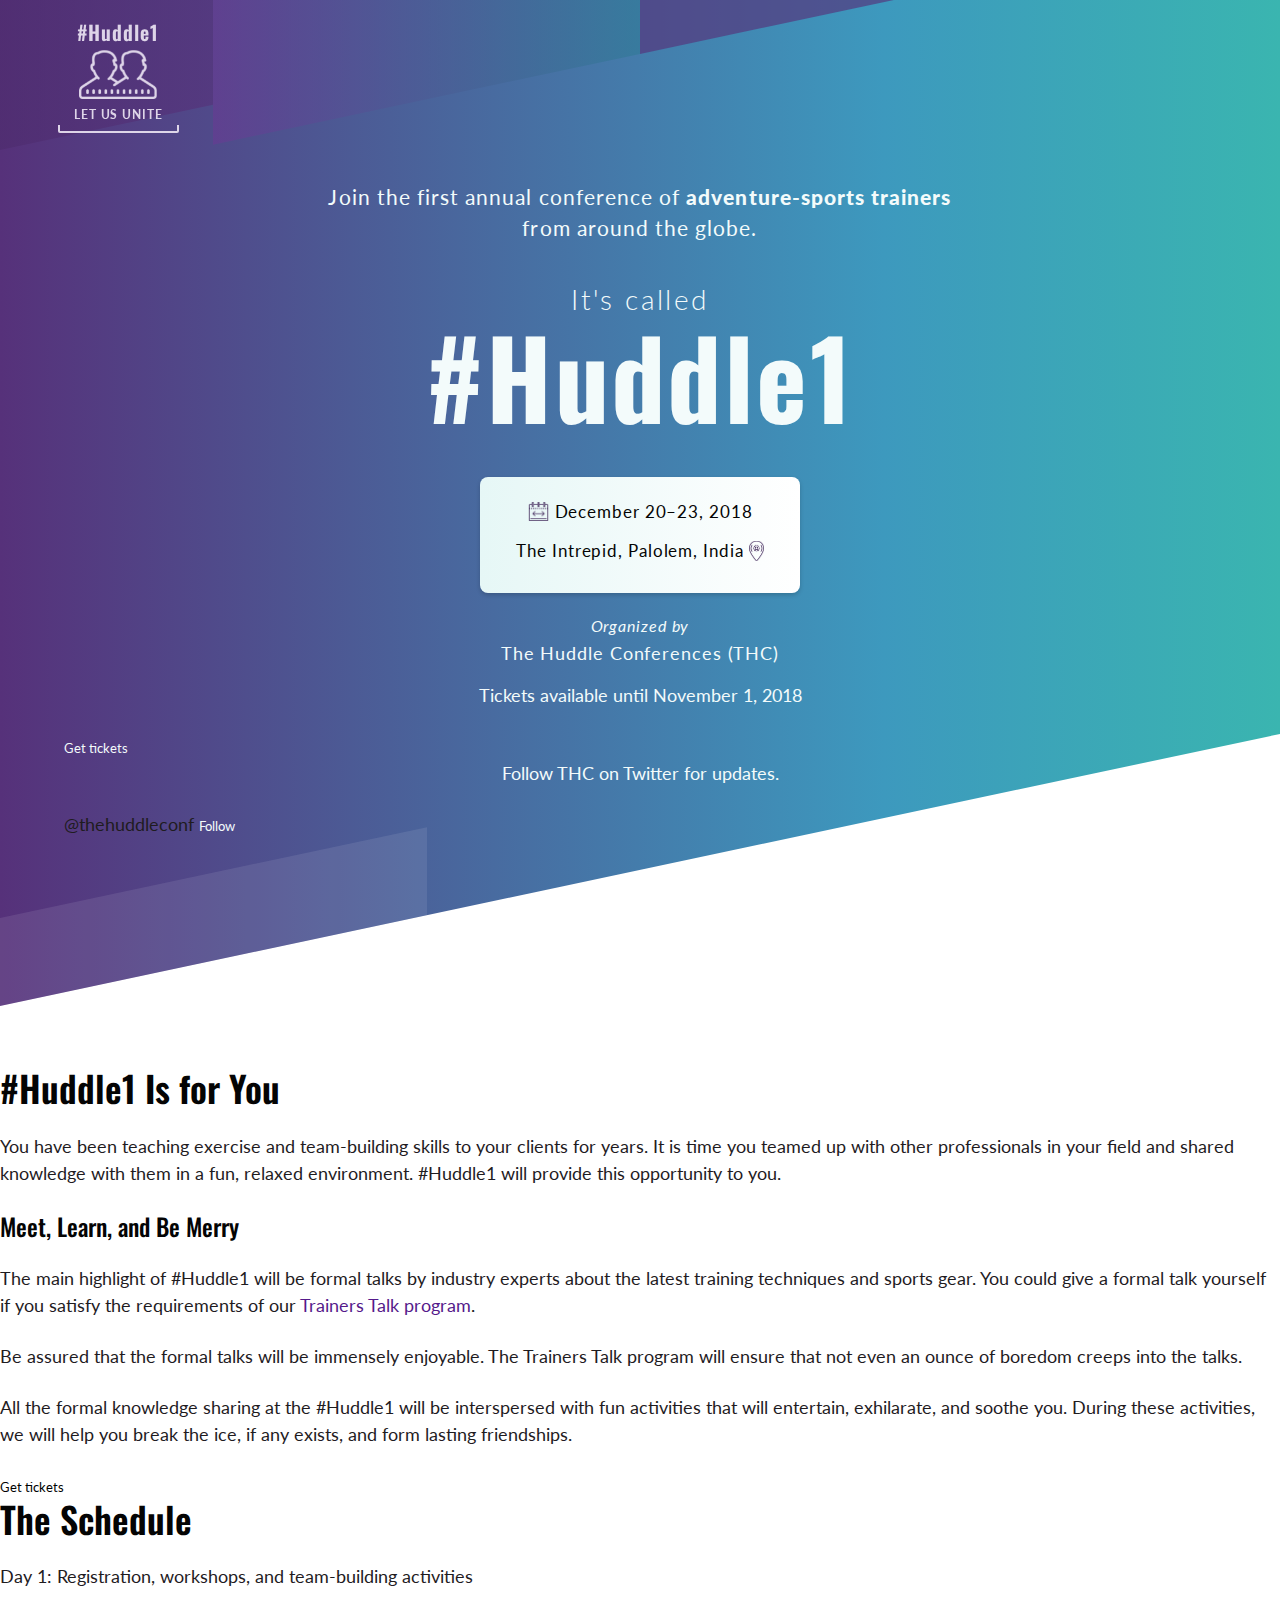
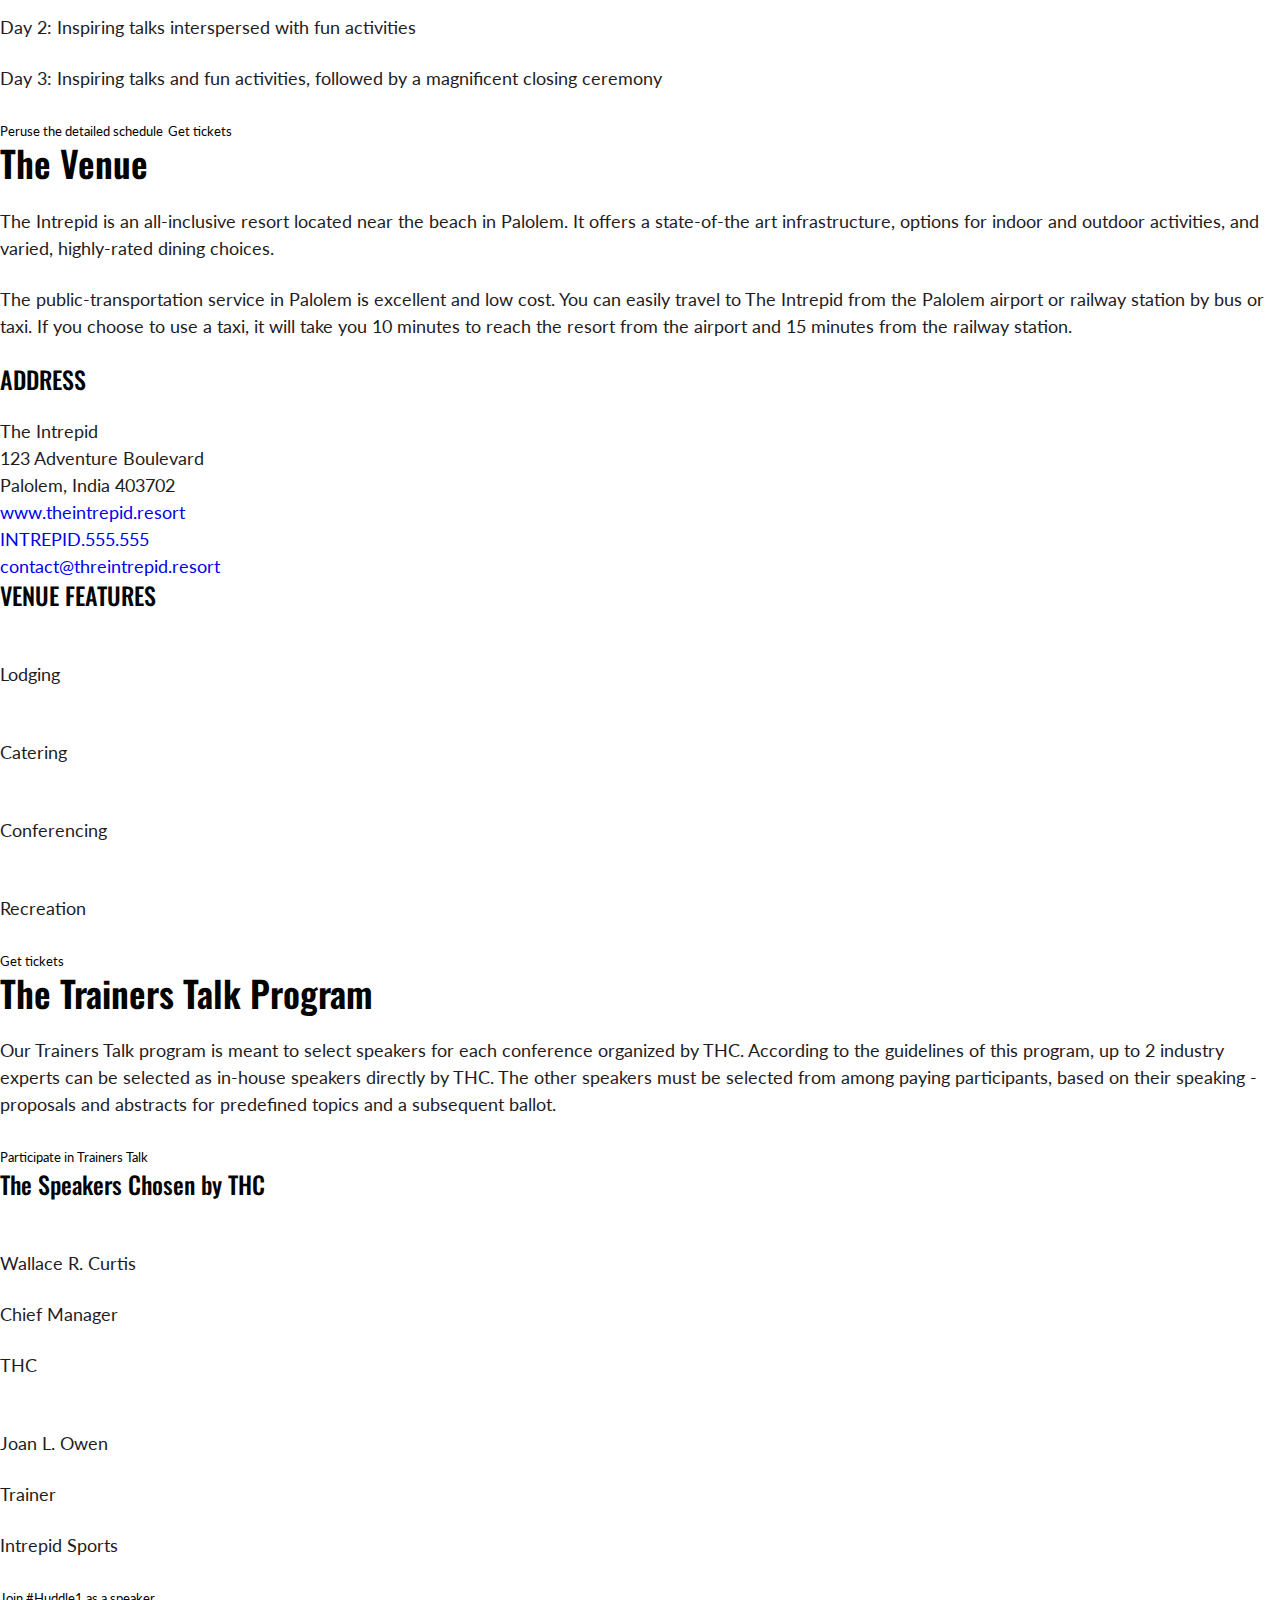
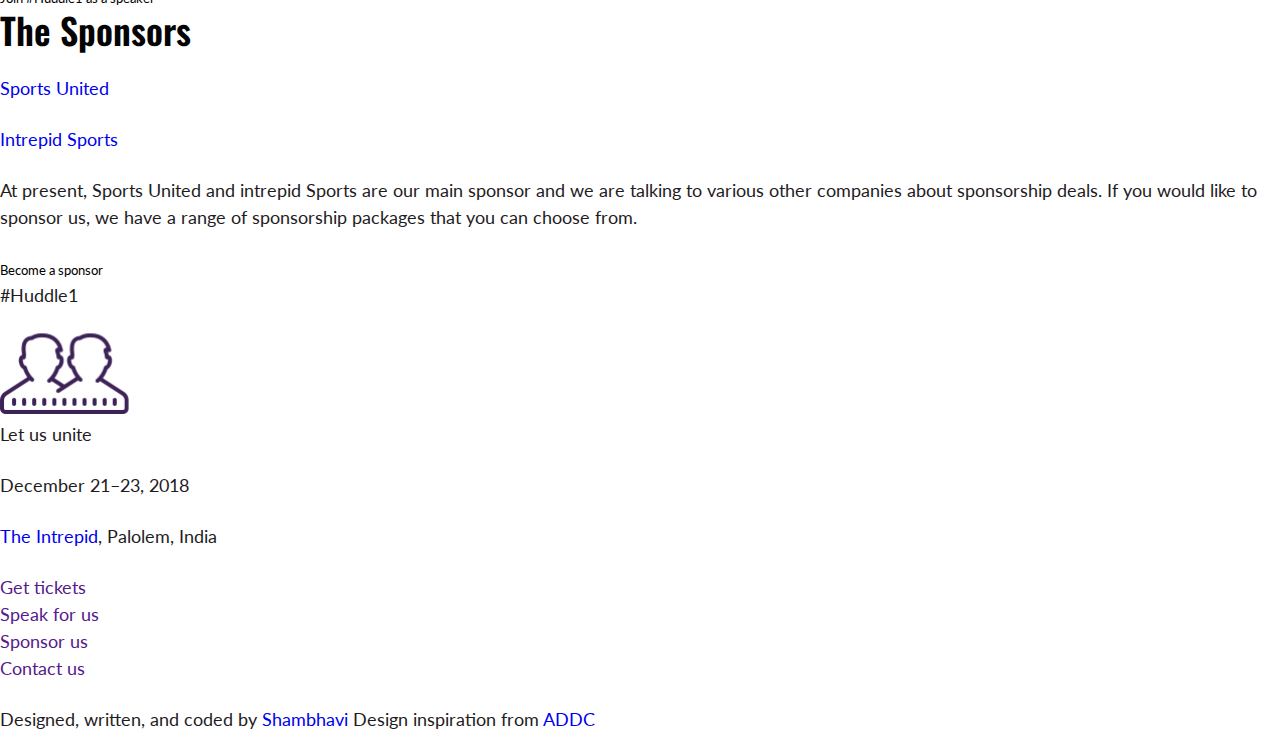
==== commit 33f1baee: "Add favicon" ====
--- a/index.html
+++ b/index.html
@@ -5,6 +5,26 @@
     <title>The #Huddle1 Conference</title>
     <meta charset="UTF-8">
     <meta name="viewport" content="width=device-width, initial-scale=1">
+    <!-- Favicon code below -->
+    <link rel="apple-touch-icon" sizes="57x57" href="/apple-icon-57x57.png">
+    <link rel="apple-touch-icon" sizes="60x60" href="/apple-icon-60x60.png">
+    <link rel="apple-touch-icon" sizes="72x72" href="/apple-icon-72x72.png">
+    <link rel="apple-touch-icon" sizes="76x76" href="/apple-icon-76x76.png">
+    <link rel="apple-touch-icon" sizes="114x114" href="/apple-icon-114x114.png">
+    <link rel="apple-touch-icon" sizes="120x120" href="/apple-icon-120x120.png">
+    <link rel="apple-touch-icon" sizes="144x144" href="/apple-icon-144x144.png">
+    <link rel="apple-touch-icon" sizes="152x152" href="/apple-icon-152x152.png">
+    <link rel="apple-touch-icon" sizes="180x180" href="/apple-icon-180x180.png">
+    <link rel="icon" type="image/png" sizes="192x192" href="/android-icon-192x192.png">
+    <link rel="icon" type="image/png" sizes="32x32" href="/favicon-32x32.png">
+    <link rel="icon" type="image/png" sizes="96x96" href="/favicon-96x96.png">
+    <link rel="icon" type="image/png" sizes="16x16" href="/favicon-16x16.png">
+    <link rel="shortcut icon" type="image/x-icon" href="/favicon.ico">
+    <link rel="manifest" href="/manifest.json">
+    <meta name="msapplication-TileColor" content="#ffffff">
+    <meta name="msapplication-TileImage" content="/ms-icon-144x144.png">
+    <meta name="theme-color" content="#ffffff">
+    <!-- Favicon code above -->
     <link href="https://fonts.googleapis.com/css?family=Lato:300, 400,700,900|Oswald:300,500,600,700" rel="stylesheet">
     <link href="css/style.css" rel="stylesheet">
 </head>
--- a/css/style.css
+++ b/css/style.css
@@ -379,8 +379,8 @@
     display: none;
 }
 
-.nav-fixed .logo .border{
-    opacity: 0; 
+.nav-fixed .logo .border {
+    opacity: 0;
     display: none;
 }
 
@@ -394,7 +394,8 @@
     display: block;
 }
 
-.open-button, .close-button {
+.open-button,
+.close-button {
     line-height: 0;
     text-align: center;
     width: 64px;
@@ -416,9 +417,10 @@
     transition: all .2s ease-in-out;
 }
 
-.open-button{
+.open-button {
     display: none;
 }
+
 .nav-fixed .open-button {
     display: inline-block;
 }
@@ -462,17 +464,20 @@
     top: 6.4px;
 }
 
-.open-button.open-list .bar1, .close-button .bar1 {
+.open-button.open-list .bar1,
+.close-button .bar1 {
     top: 0;
     transform-origin: 50% 50%;
     transform: rotate3d(0, 0, 1, 45deg);
 }
 
-.open-button.open-list .bar2,.close-button .bar2 {
+.open-button.open-list .bar2,
+.close-button .bar2 {
     background-color: transparent;
 }
 
-.open-button.open-list .bar3, .close-button .bar3 {
+.open-button.open-list .bar3,
+.close-button .bar3 {
     top: 0;
     transform-origin: 50% 50%;
     transform: rotate3d(0, 0, 1, -45deg);
@@ -514,17 +519,20 @@
     justify-content: space-between;
     padding: 1rem 2rem;
 }
-.navlist-navbar .logo{
+
+.navlist-navbar .logo {
     padding: 0;
     margin: 0;
     border-bottom: none;
     animation: none;
 }
-.navlist-navbar img{
-        width: auto;
-        height: 64px;
-        margin: 0;
-}
+
+.navlist-navbar img {
+    width: auto;
+    height: 64px;
+    margin: 0;
+}
+
 .header-navlist {
     display: flex;
     justify-content: center;
@@ -720,7 +728,8 @@
 -----------------------------------------------*/
 
 @media screen and (min-width: 1241px) {
-    .nav-container, .navlist-navbar,
+    .nav-container,
+    .navlist-navbar,
     .header-navlist,
     .primary-info,
     .close-button-container {
@@ -731,7 +740,7 @@
     .nav-container {
         padding: 2rem 0 0;
     }
-    .navlist-navbar{
+    .navlist-navbar {
         padding: 1rem 0;
     }
     .close-button-container {
@@ -743,7 +752,7 @@
     }
 }
 
-@media screen and (min-width: 728px) {
+@media screen and (min-width: 880px) {
     body {
         font-size: 18px;
     }
@@ -766,6 +775,25 @@
     }
     .header-navlist a {
         font-size: 28px;
+    }
+    .primary-info p:first-of-type {
+        font-size: 21px;
+        letter-spacing: .05em;
+    }
+    .h1-initial {
+        font-size: 28px;
+    }
+    .h1-big {
+        font-size: 108px;
+    }
+    .primary-info h2 {
+        font-size: 18px;
+    }
+    .schedule-loc>h2>.header-link {
+        font-size: 17px;
+    }
+    h2.organized-by>span {
+        font-size: 16px;
     }
 }
 
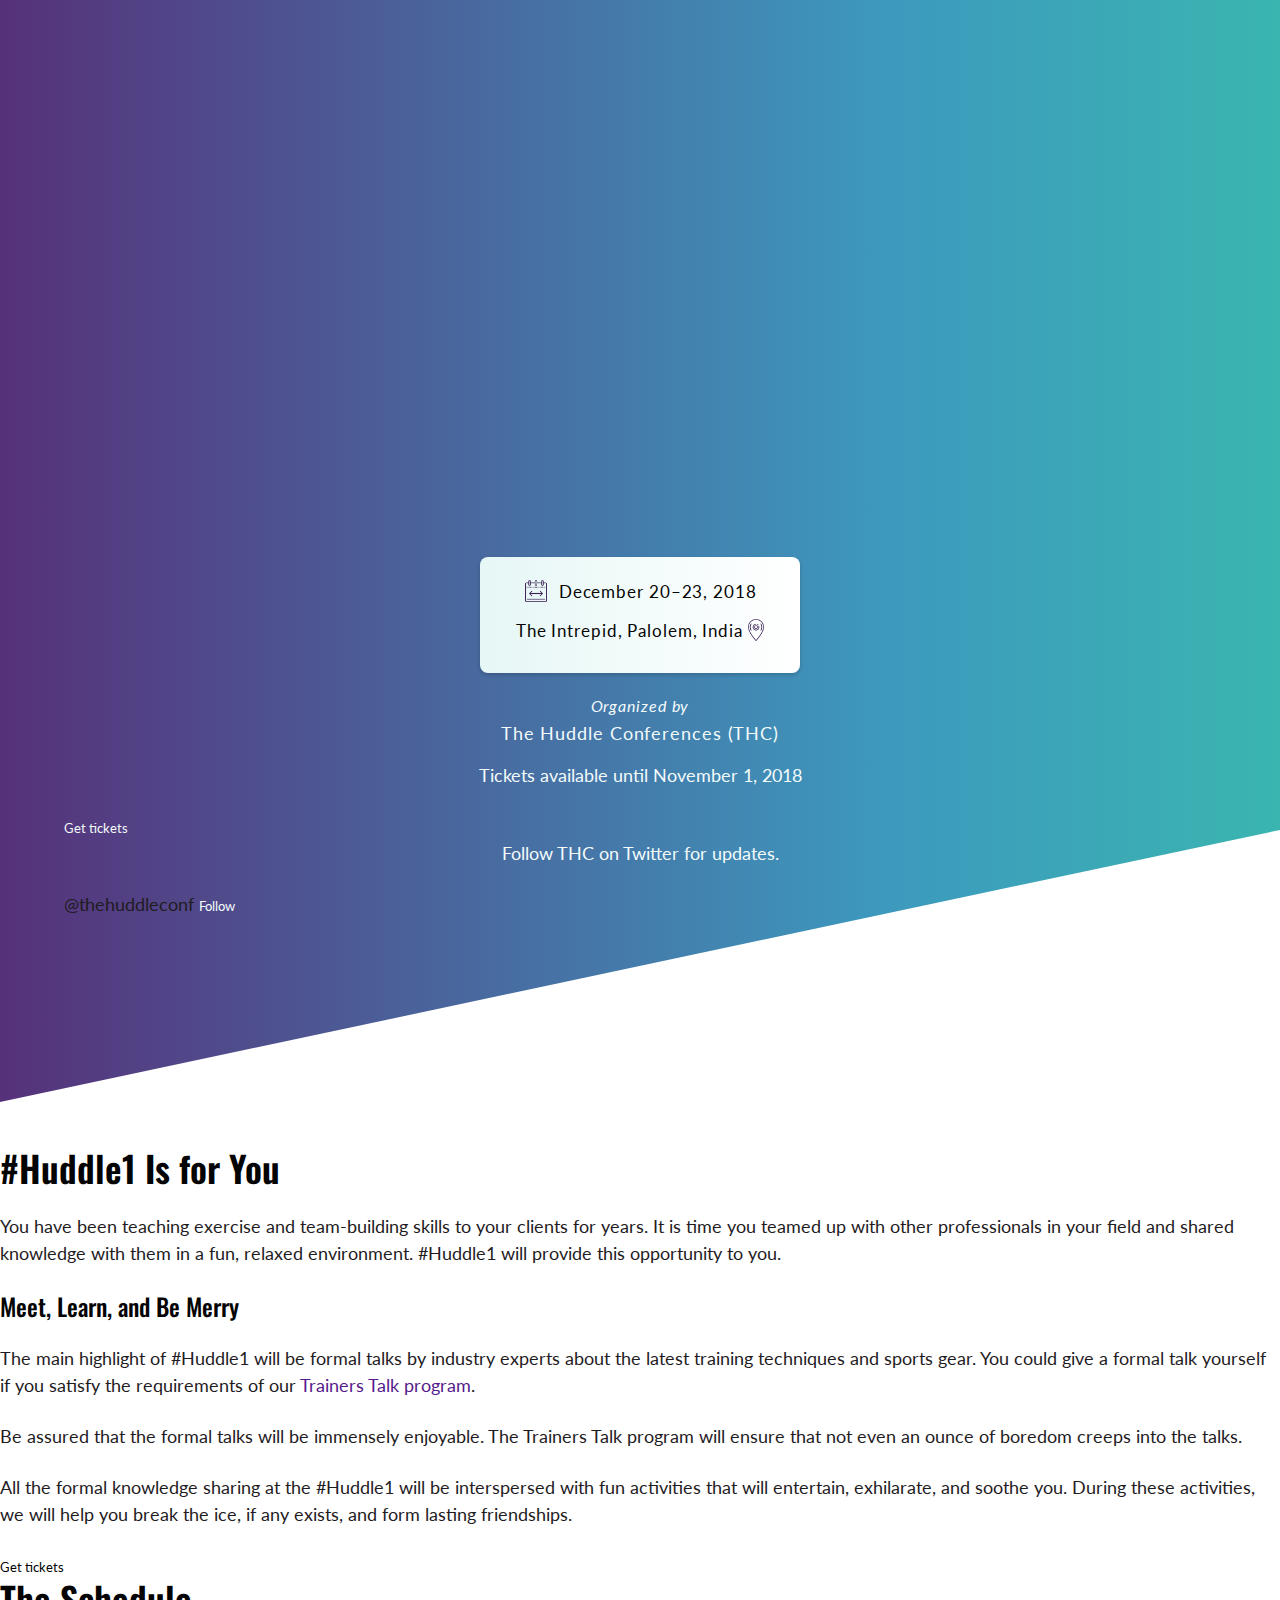
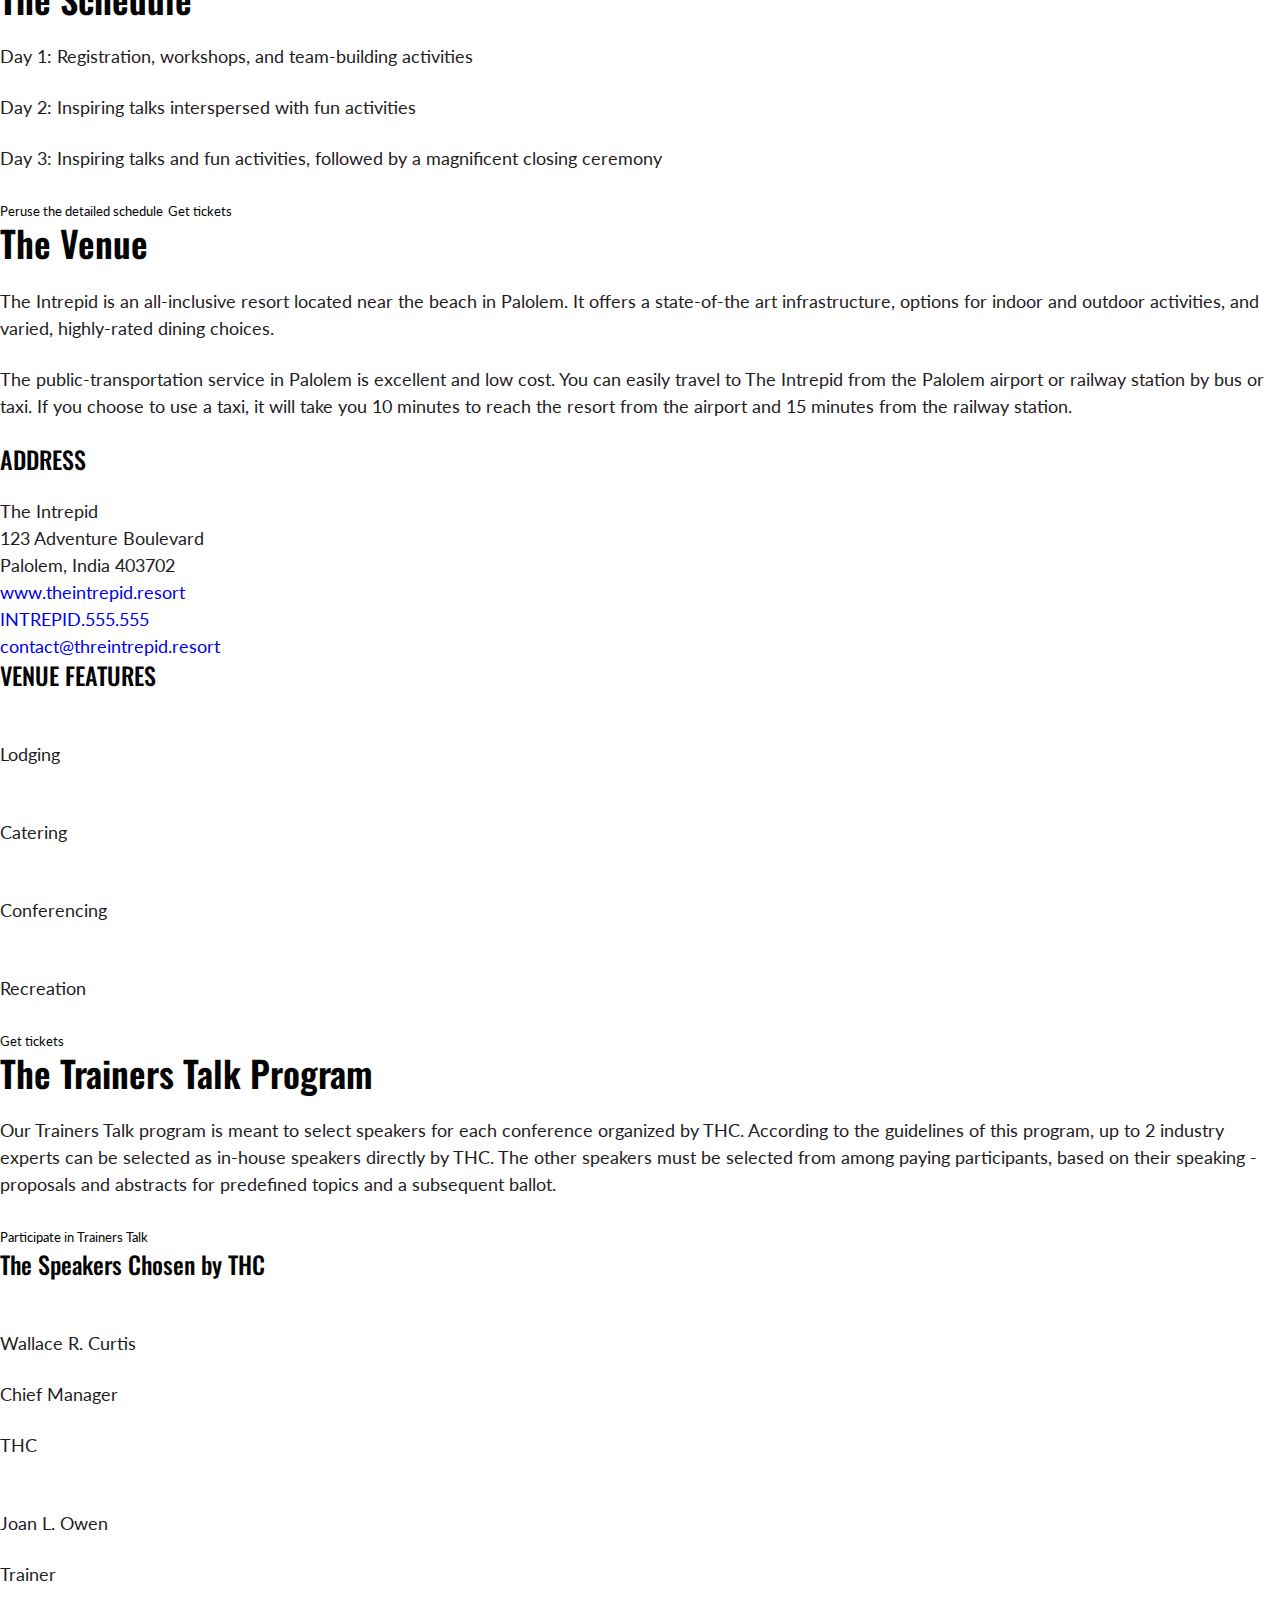
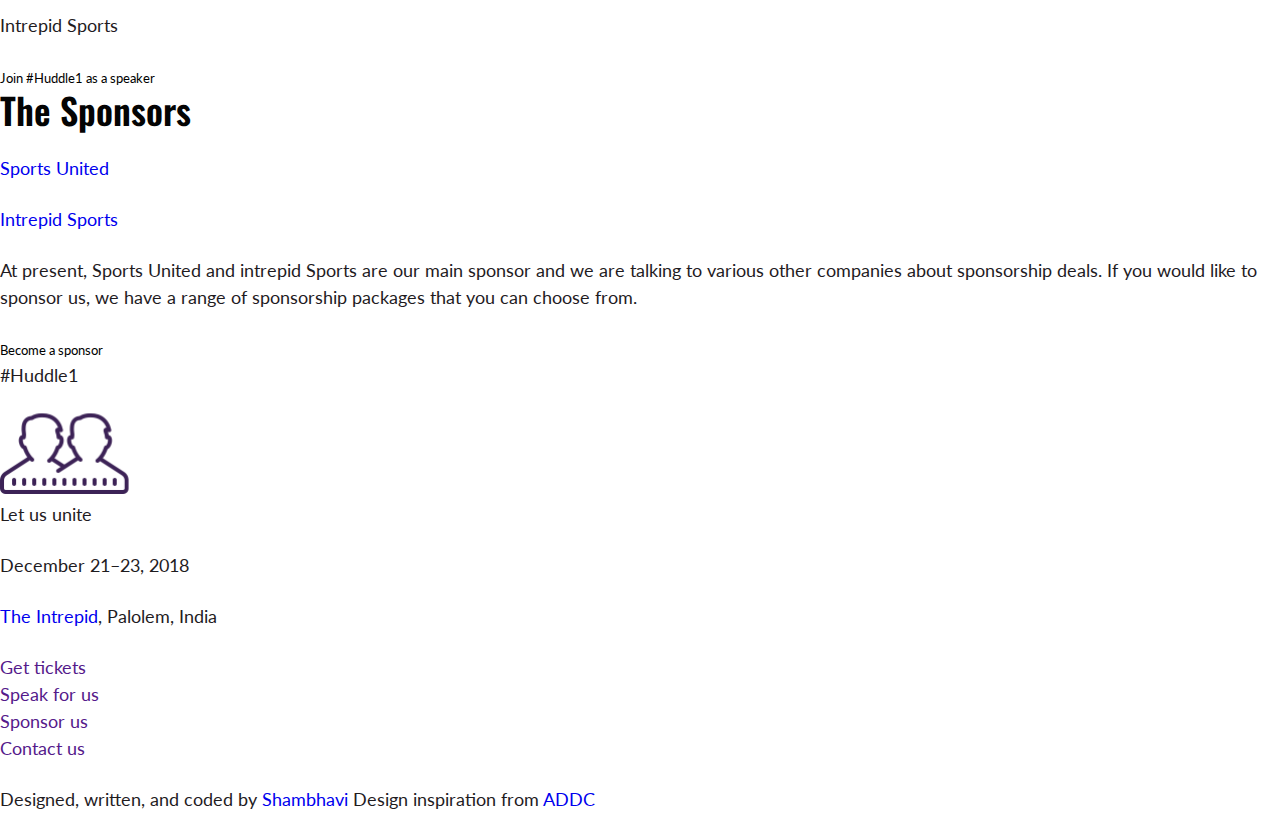
==== commit be30f8dd: "Add code to remove animation from header after the page has loaded" ====
--- a/index.html
+++ b/index.html
@@ -35,7 +35,7 @@
             <div class="navigation">
                 <div class="navbar">
                     <div class="nav-container">
-                        <div class="logo-container">
+                        <div class="logo-container opacity animation-common slide-in-from-top">
                             <a href="index.html">
                                 <div class="logo">
                                     <p>#Huddle1</p>
@@ -101,21 +101,23 @@
                 </div>
             </div>
             <div class="primary-info">
-                <p>Join the first annual conference of
+                <p class='opacity animation-common slide-in-from-bottom'>Join the first annual conference of
                     <span class='before-h1-emphasize'>
                         <strong>adventure-sports trainers</strong>
                     </span>
                     <br>from around the globe.</p>
                 <h1>
-                    <span class="h1-initial">It's called</span>
-                    <span class="h1-big">#Huddle1</span>
+                    <span class="h1-initial opacity animation-common slide-in-from-bottom">It's called</span>
+                    <span class="h1-big opacity animation-common slide-in-from-bottom">#Huddle1</span>
                 </h1>
                 <div class="schedule-loc">
                     <h2>
+                        <span></span>
                         <a href="complete-schedule.html" class="header-link schedule">December 20&ndash;23, 2018</a>
                     </h2>
                     <h2>
                         <a href='#' class='header-link location' target="_blank">The Intrepid, Palolem, India</a>
+                        <span></span>
                     </h2>
                 </div>
                 <h2 class='organized-by'>
@@ -125,17 +127,17 @@
                 <p>Tickets available until November 1, 2018</p>
                 <button>Get tickets</button>
                 <p>Follow THC on Twitter for updates.</p>
-                <div>@thehuddleconf
+                <div class='twitter-follow'>@thehuddleconf
                     <button>Follow</button>
                 </div>
             </div>
         </header>
         <div class="geometric-container">
-            <span class="geometric geometric1"></span>
-            <span class="geometric geometric2"></span>
-            <span class="geometric geometric3"></span>
+            <span class="geometric geometric1 opacity animation-common"></span>
+            <span class="geometric geometric2 opacity animation-common"></span>
+            <span class="geometric geometric3 opacity animation-common"></span>
             <span class="geometric geometric4"></span>
-            <span class="geometric geometric5"></span>
+            <span class="geometric geometric5 opacity animation-common"></span>
         </div>
     </div>
     <main>
--- a/css/style.css
+++ b/css/style.css
@@ -223,6 +223,7 @@
 
 .geometric-container {
     /* background: linear-gradient(to left, #3ab5b0 0%, #3d99be 31%, #56317a 100%), url(../img/ski.jpg) center center /cover no-repeat; */
+    background: -webkit-gradient(linear, right top, left top, from(rgba(58, 181, 176, 1)), color-stop(31%, rgba(61, 153, 190, 1)), to(rgba(86, 49, 122, 1)));
     background: linear-gradient(to left, rgba(58, 181, 176, 1) 0%, rgba(61, 153, 190, 1) 31%, rgba(86, 49, 122, 1) 100%);
 }
 
@@ -259,13 +260,7 @@
     -webkit-box-align: center;
     -ms-flex-align: center;
     align-items: center;
-    transform: scale3d(1, 1, 1);
-    -webkit-transition: all .2s ease-in-out;
-    transition: all .2s ease-in-out;
-    -webkit-animation: scale .5s;
-    animation: scale .5s;
-    -webkit-animation-timing-function: ease-in-out;
-    animation-timing-function: ease-in-out;
+    transition: opacity .2s ease-in-out;
 }
 
 .logo .border {
@@ -275,7 +270,8 @@
     overflow: hidden;
     opacity: 1;
     display: block;
-    transition: all .05s ease;
+    -webkit-transition: all .02s ease-in-out;
+    transition: all .02s ease-in-out;
 }
 
 .logo .border-bottom-left {
@@ -349,13 +345,12 @@
 .logo-container a:hover .logo,
 .logo-container a:focus .logo {
     opacity: 1;
-    transform: scale3d(.88, .88, .88);
-    -webkit-transition: all .2s ease-in-out;
-    transition: all .2s ease-in-out;
 }
 
 .nav-fixed {
+    background: -webkit-gradient(linear, right top, left top, from(#3ab5b0), color-stop(31%, #3d99be), to(#56317a));
     background: linear-gradient(to left, #3ab5b0 0%, #3d99be 31%, #56317a 100%);
+    -webkit-box-shadow: 0 2px 4px -1px rgba(128, 118, 128, .3);
     box-shadow: 0 2px 4px -1px rgba(128, 118, 128, .3);
     position: fixed;
     top: 0;
@@ -372,7 +367,13 @@
     padding: 0;
     margin: 0;
     border-bottom: none;
-    animation: none;
+    transition: transform .2s ease-in-out;
+}
+
+.nav-fixed a:hover .logo,
+.nav-fixed a:focus .logo {
+    -webkit-transform: scale3d(.88, .88, .88);
+    transform: scale3d(.88, .88, .88);
 }
 
 .nav-fixed p {
@@ -442,6 +443,8 @@
     -webkit-box-pack: center;
     -ms-flex-pack: center;
     justify-content: center;
+    -webkit-box-align: center;
+    -ms-flex-align: center;
     align-items: center;
 }
 
@@ -451,6 +454,7 @@
     background-color: #205164;
     overflow: hidden;
     position: absolute;
+    -webkit-transform-origin: center center;
     transform-origin: center center;
     -webkit-transition: all .2s ease-in-out;
     transition: all .2s ease-in-out;
@@ -467,7 +471,9 @@
 .open-button.open-list .bar1,
 .close-button .bar1 {
     top: 0;
+    -webkit-transform-origin: 50% 50%;
     transform-origin: 50% 50%;
+    -webkit-transform: rotate3d(0, 0, 1, 45deg);
     transform: rotate3d(0, 0, 1, 45deg);
 }
 
@@ -479,7 +485,9 @@
 .open-button.open-list .bar3,
 .close-button .bar3 {
     top: 0;
+    -webkit-transform-origin: 50% 50%;
     transform-origin: 50% 50%;
+    -webkit-transform: rotate3d(0, 0, 1, -45deg);
     transform: rotate3d(0, 0, 1, -45deg);
 }
 
@@ -491,6 +499,7 @@
 }
 
 .header-navlist-container {
+    background: -webkit-gradient(linear, right top, left top, from(#3ab5b0), color-stop(31%, #3d99be), to(#56317a));
     background: linear-gradient(to left, #3ab5b0 0%, #3d99be 31%, #56317a 100%);
     width: 100vw;
     height: 0;
@@ -503,6 +512,7 @@
     z-index: -1;
     opacity: 0;
     visibility: hidden;
+    -webkit-transition: all .4s ease-in-out;
     transition: all .4s ease-in-out;
 }
 
@@ -514,8 +524,14 @@
 }
 
 .navlist-navbar {
+    display: -webkit-box;
+    display: -ms-flexbox;
     display: flex;
+    -webkit-box-align: center;
+    -ms-flex-align: center;
     align-items: center;
+    -webkit-box-pack: justify;
+    -ms-flex-pack: justify;
     justify-content: space-between;
     padding: 1rem 2rem;
 }
@@ -524,7 +540,14 @@
     padding: 0;
     margin: 0;
     border-bottom: none;
-    animation: none;
+    -webkit-transition: all .2s ease-in-out;
+    transition: all .2s ease-in-out;
+}
+
+.navlist-navbar a:hover .logo,
+.navlist-navbar a:focus .logo {
+    -webkit-transform: scale3d(.88, .88, .88);
+    transform: scale3d(.88, .88, .88);
 }
 
 .navlist-navbar img {
@@ -534,8 +557,14 @@
 }
 
 .header-navlist {
+    display: -webkit-box;
+    display: -ms-flexbox;
     display: flex;
+    -webkit-box-pack: center;
+    -ms-flex-pack: center;
     justify-content: center;
+    -webkit-box-align: start;
+    -ms-flex-align: start;
     align-items: flex-start;
     font-size: 24px;
     line-height: 2;
@@ -550,6 +579,7 @@
 
 .header-navlist a {
     color: rgba(255, 255, 255, .5);
+    -webkit-transition: color .4s ease-in-out;
     transition: color .4s ease-in-out;
 }
 
@@ -618,7 +648,9 @@
 }
 
 .schedule-loc {
+    background: -webkit-gradient(linear, left top, right top, from(#e6f7f6), to(#fff));
     background: linear-gradient(to right, #e6f7f6 0%, #fff 100%);
+    -webkit-box-shadow: 0px 2px 4px rgba(0, 0, 0, .18);
     box-shadow: 0px 2px 4px rgba(0, 0, 0, .18);
     padding: 1.5rem 1rem;
     border-radius: .5rem;
@@ -634,17 +666,40 @@
     letter-spacing: .05em;
 }
 
+.header-link {
+    display: inline-block;
+    position: relative;
+    -webkit-transition: .4s ease-in-out;
+    transition: .4s ease-in-out;
+}
+
 .schedule-loc>h2>.header-link {
     color: #040404;
     font-size: 15px;
 }
 
+.primary-info h2:first-of-type {
+    margin-bottom: 1.2rem;
+}
+
 .schedule-loc>h2:last-of-type {
     margin-bottom: .5rem;
 }
 
-.primary-info h2:first-of-type {
-    margin-bottom: 1.2rem;
+.schedule-loc>h2:first-of-type>span {
+    background-image: url(../img/event-icon.png);
+    background-position: left center;
+    background-repeat: no-repeat;
+    background-size: contain;
+    padding-right: 2.025rem;
+}
+
+.schedule-loc>h2:last-of-type>span {
+    background-image: url(../img/location-icon.png);
+    background-position: right center;
+    background-repeat: no-repeat;
+    background-size: contain;
+    padding-left: 1.125rem;
 }
 
 h2.organized-by>span {
@@ -653,28 +708,6 @@
     display: block;
     margin-top: 1.5rem;
     margin-bottom: .5rem;
-}
-
-.header-link {
-    display: inline-block;
-    position: relative;
-    transition: .4s ease-in;
-}
-
-.header-link.schedule {
-    background-image: url(../img/event-icon.png);
-    background-position: left center;
-    background-repeat: no-repeat;
-    background-size: contain;
-    padding-left: 1.7rem;
-}
-
-.header-link.location {
-    background-image: url(../img/location-icon.png);
-    background-position: right center;
-    background-repeat: no-repeat;
-    background-size: contain;
-    padding-right: 1.25rem;
 }
 
 .header-link::after {
@@ -690,10 +723,10 @@
     transform: scaleX(0);
     -webkit-transform-origin: bottom left;
     transform-origin: bottom left;
-    -webkit-transition: -webkit-transform .4s ease-in;
-    transition: -webkit-transform .4s ease-in;
-    transition: transform .4s ease-in;
-    transition: transform .4s ease-in, -webkit-transform .4s ease-in;
+    -webkit-transition: -webkit-transform .4s ease-in-out;
+    transition: -webkit-transform .4s ease-in-out;
+    transition: transform .4s ease-in-out;
+    transition: transform .4s ease-in-out, -webkit-transform .4s ease-in-out;
 }
 
 .schedule-loc>h2>.header-link:hover,
@@ -779,6 +812,11 @@
     .primary-info p:first-of-type {
         font-size: 21px;
         letter-spacing: .05em;
+        margin-top: 6rem;
+        margin-bottom: 3.5rem;
+    }
+    .primary-info h1{
+        margin-bottom: 3.5rem;
     }
     .h1-initial {
         font-size: 28px;
@@ -794,6 +832,12 @@
     }
     h2.organized-by>span {
         font-size: 16px;
+    }
+    .schedule-loc>h2:first-of-type>span {
+        padding-right: 2.225rem;
+    }
+    .schedule-loc>h2:last-of-type>span {
+        padding-left: 1.325rem;
     }
 }
 
@@ -877,7 +921,7 @@
     .geometric1 {
         width: 33.33333%;
         left: -16.66666%;
-        /* background: linear-gradient(to right, #452762 0%, #56317a 100%); */
+        height: 190px;
         background: linear-gradient(to right, rgba(69, 39, 98, .65) 0%, rgba(86, 49, 122, .65) 100%);
     }
 }
@@ -906,7 +950,7 @@
         left: 16.66666%;
         top: 0;
         right: auto;
-        /* background: linear-gradient(to right, #673b92 0%, #317a97 100%); */
+        background: -webkit-gradient(linear, left top, right top, from(rgba(103, 59, 146, .65)), to(rgba(49, 122, 151, .65)));
         background: linear-gradient(to right, rgba(103, 59, 146, .65) 0%, rgba(49, 122, 151, .65) 100%);
     }
 }
@@ -971,6 +1015,7 @@
         width: 300px;
         height: 200px;
         border: 8px solid #e6f7f6;
+        -webkit-box-shadow: 0 3px 6px rgba(0, 0, 0, .25);
         box-shadow: 0 3px 6px rgba(0, 0, 0, .25);
     }
     .photo1 {
@@ -978,7 +1023,154 @@
         margin-top: -400px;
         left: 50%;
         margin-left: -644px;
+        -webkit-transform: rotate(-12deg) translateX(50px);
         transform: rotate(-12deg) translateX(50px);
+        -webkit-transform-origin: 50% 20%;
         transform-origin: 50% 20%;
     }
+}
+
+/* Animations */
+
+.opacity {
+    opacity: 0;
+}
+
+.nav-fixed>.nav-container>.logo-container {
+    opacity: 1 !important;
+}
+
+.nav-fixed {
+    animation-name: slide-in-from-top;
+    animation-duration: 1s;
+    animation-timing-function: ease-out;
+    animation-iteration-count: 1;
+    animation-fill-mode: forwards;
+}
+
+.animation-common {
+    animation-duration: 1s;
+    animation-timing-function: ease-out;
+    animation-iteration-count: 1;
+    animation-fill-mode: forwards;
+}
+
+.slide-in-from-top {
+    animation-name: slide-in-from-top;
+}
+
+.slide-in-from-bottom {
+    animation-name: slide-in-from-bottom;
+}
+
+.slide-in-from-left {
+    animation-name: slide-in-from-left;
+}
+
+.nav-container>.logo-container {
+    animation-delay: 2.4s;
+}
+
+.geometric1,
+.geometric2,
+.geometric3 {
+    animation-name: slide-in-from-right;
+}
+
+.geometric1 {
+    animation-delay: .8s;
+}
+
+.geometric2 {
+    animation-delay: .8s;
+}
+
+.geometric3 {
+    animation-delay: .8s;
+}
+
+.primary-info>p:first-of-type {
+    animation-delay: 4s;
+}
+
+.primary-info>h1>.h1-initial {
+    animation-delay: 5.6s;
+}
+
+.primary-info>h1>.h1-big {
+    animation-delay: 7.2s;
+}
+
+@media (min-width: 880px) {
+    .nav-container>.logo-container {
+        animation-delay: 4s;
+    }
+    .geometric1,
+    .geometric2,
+    .geometric3,
+    .geometric5 {
+        animation-name: slide-in-from-left;
+    }
+    .geometric2 {
+        animation-delay: 1.6s;
+    }
+    .geometric3 {
+        animation-delay: 2.4s;
+    }
+    .geometric5 {
+        animation-delay: 2.4s;
+    }
+    .primary-info>p:first-of-type {
+        animation-delay: 5.6s;
+    }
+    .primary-info>h1>.h1-initial {
+        animation-delay: 8.8s;
+    }
+    .primary-info>h1>.h1-big {
+        animation-delay: 11.2s;
+    }
+}
+
+@keyframes slide-in-from-top {
+    0% {
+        opacity: 0;
+        transform: translateY(-100%);
+    }
+    100% {
+        opacity: 1;
+        transform: translateY(0);
+    }
+}
+
+@keyframes slide-in-from-bottom {
+    0% {
+        opacity: 0;
+        transform: translateY(100%);
+    }
+    100% {
+        opacity: 1;
+        transform: translateY(0);
+    }
+}
+
+@keyframes slide-in-from-left {
+    0% {
+        opacity: 0;
+        transform: translateX(-100%);
+    }
+    100% {
+        opacity: 1;
+        transform: translateX(0);
+    }
+}
+
+@keyframes slide-in-from-right {
+    0% {
+        opacity: 0;
+        transform: translateX(100%);
+    }
+    100% {
+        opacity: 1;
+        transform: translateX(0);
+    }
 }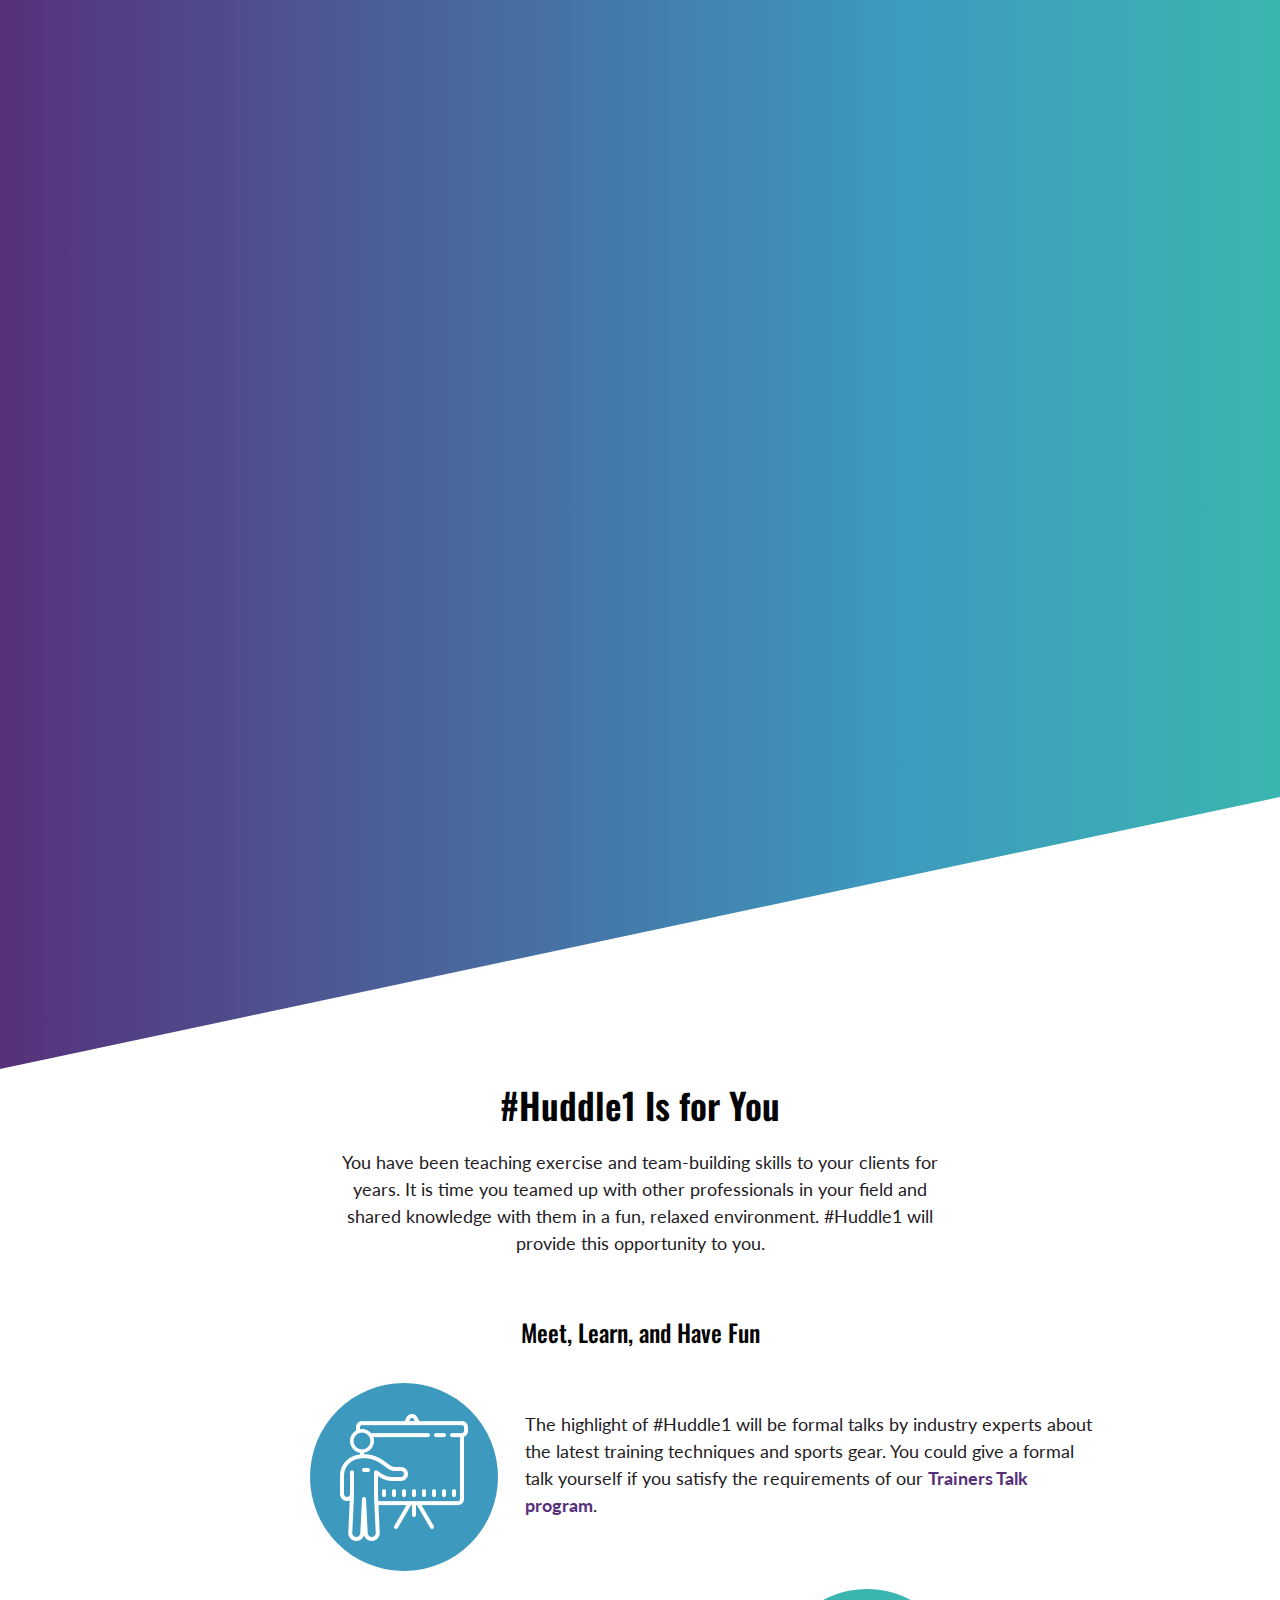
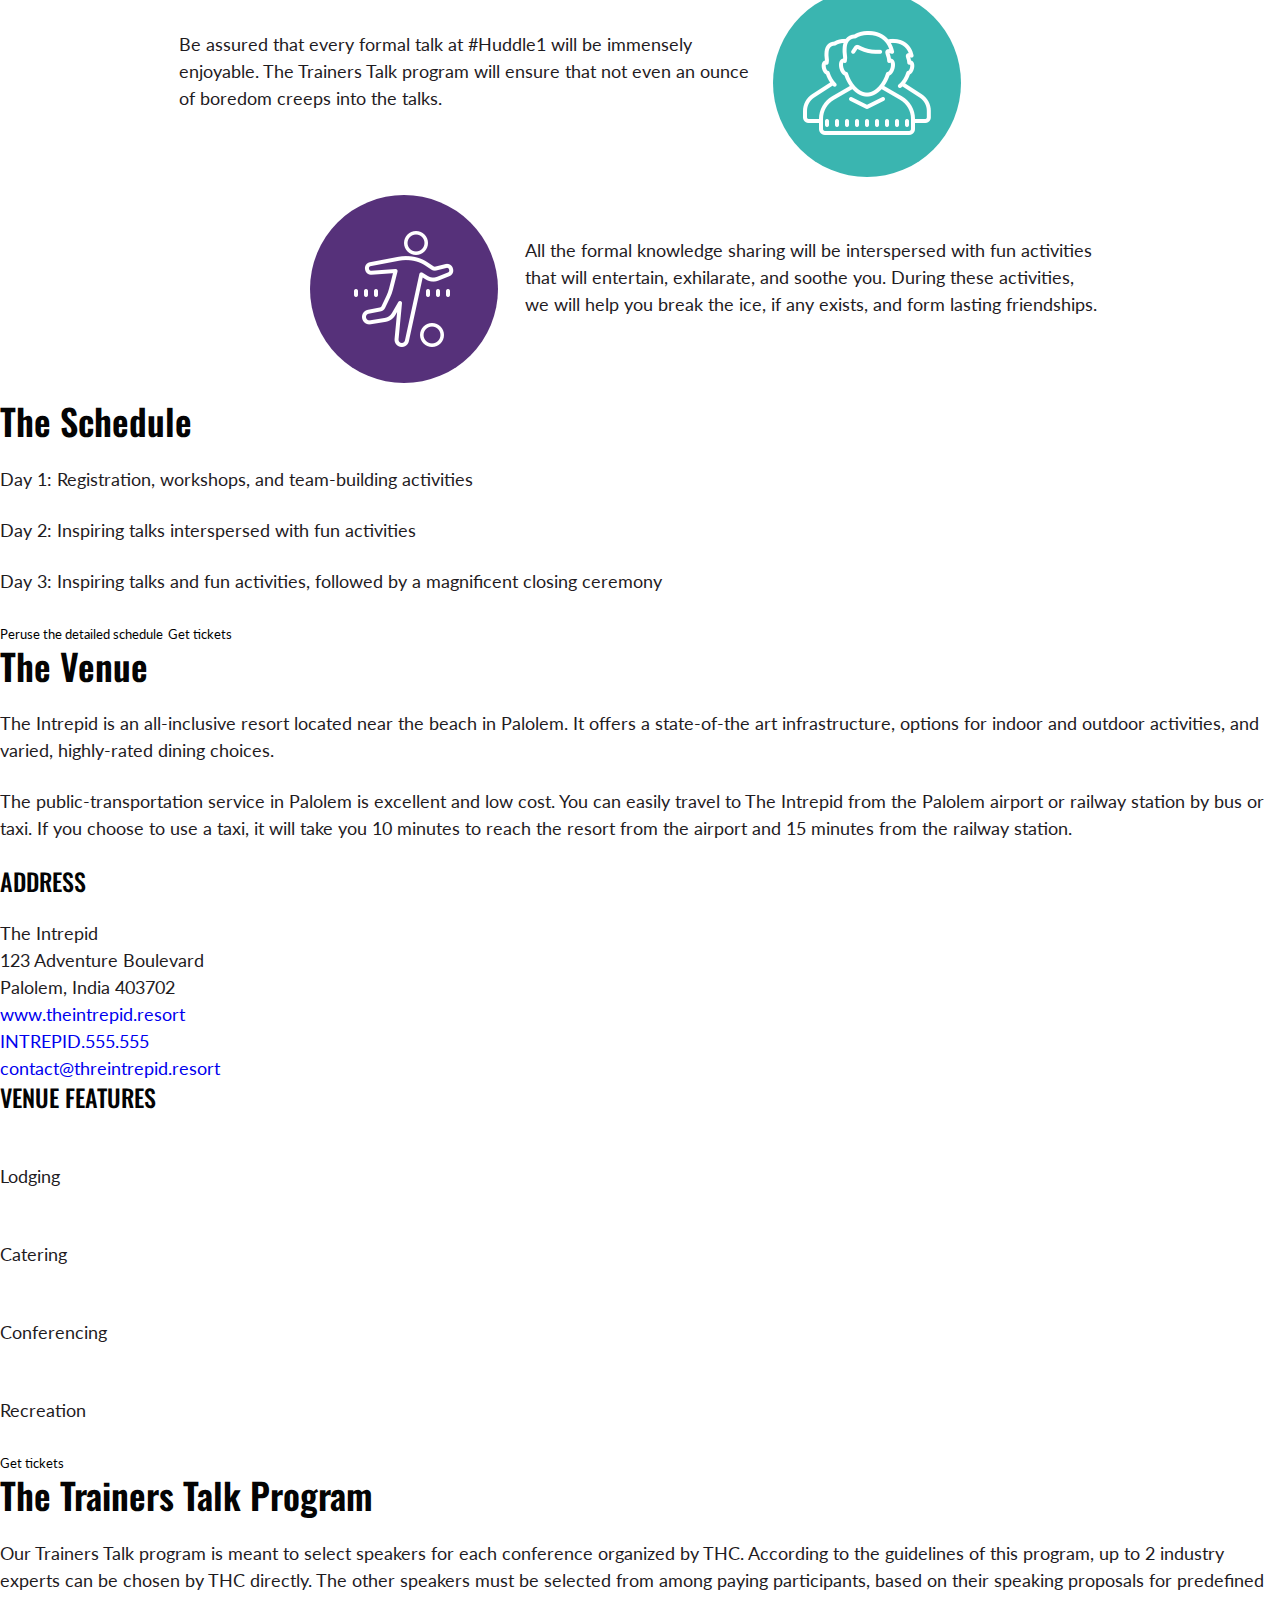
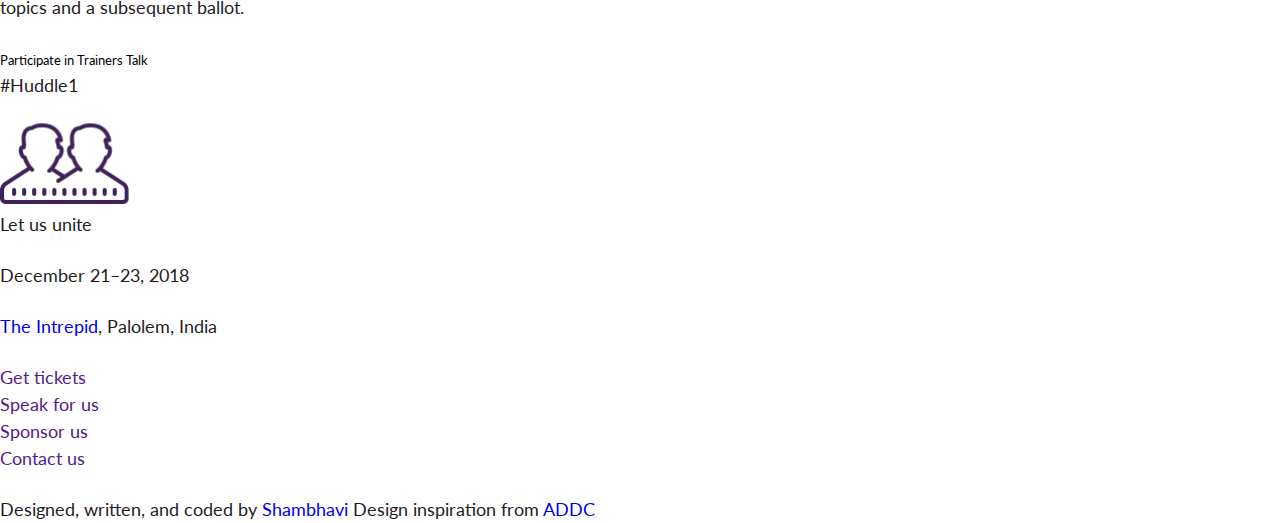
==== commit aa44b7fa: "Add code for section 1" ====
--- a/index.html
+++ b/index.html
@@ -1,299 +1,377 @@
 <!DOCTYPE html>
 <html lang="en">
+  <head>
+    <title>The #Huddle1 Conference</title>
+    <meta charset="UTF-8" />
+    <meta name="viewport" content="width=device-width, initial-scale=1" />
+    <!-- Favicon code below -->
+    <link rel="apple-touch-icon" sizes="57x57" href="/apple-icon-57x57.png" />
+    <link rel="apple-touch-icon" sizes="60x60" href="/apple-icon-60x60.png" />
+    <link rel="apple-touch-icon" sizes="72x72" href="/apple-icon-72x72.png" />
+    <link rel="apple-touch-icon" sizes="76x76" href="/apple-icon-76x76.png" />
+    <link
+      rel="apple-touch-icon"
+      sizes="114x114"
+      href="/apple-icon-114x114.png"
+    />
+    <link
+      rel="apple-touch-icon"
+      sizes="120x120"
+      href="/apple-icon-120x120.png"
+    />
+    <link
+      rel="apple-touch-icon"
+      sizes="144x144"
+      href="/apple-icon-144x144.png"
+    />
+    <link
+      rel="apple-touch-icon"
+      sizes="152x152"
+      href="/apple-icon-152x152.png"
+    />
+    <link
+      rel="apple-touch-icon"
+      sizes="180x180"
+      href="/apple-icon-180x180.png"
+    />
+    <link
+      rel="icon"
+      type="image/png"
+      sizes="192x192"
+      href="/android-icon-192x192.png"
+    />
+    <link rel="icon" type="image/png" sizes="32x32" href="/favicon-32x32.png" />
+    <link rel="icon" type="image/png" sizes="96x96" href="/favicon-96x96.png" />
+    <link rel="icon" type="image/png" sizes="16x16" href="/favicon-16x16.png" />
+    <link rel="shortcut icon" type="image/x-icon" href="/favicon.ico" />
+    <link rel="manifest" href="/manifest.json" />
+    <meta name="msapplication-TileColor" content="#ffffff" />
+    <meta name="msapplication-TileImage" content="/ms-icon-144x144.png" />
+    <meta name="theme-color" content="#ffffff" />
+    <!-- Favicon code above -->
+    <link
+      href="https://fonts.googleapis.com/css?family=Lato:300, 400,700,900|Oswald:300,500,600,700"
+      rel="stylesheet"
+    />
+    <link href="css/style.css" rel="stylesheet" />
+  </head>
 
-<head>
-    <title>The #Huddle1 Conference</title>
-    <meta charset="UTF-8">
-    <meta name="viewport" content="width=device-width, initial-scale=1">
-    <!-- Favicon code below -->
-    <link rel="apple-touch-icon" sizes="57x57" href="/apple-icon-57x57.png">
-    <link rel="apple-touch-icon" sizes="60x60" href="/apple-icon-60x60.png">
-    <link rel="apple-touch-icon" sizes="72x72" href="/apple-icon-72x72.png">
-    <link rel="apple-touch-icon" sizes="76x76" href="/apple-icon-76x76.png">
-    <link rel="apple-touch-icon" sizes="114x114" href="/apple-icon-114x114.png">
-    <link rel="apple-touch-icon" sizes="120x120" href="/apple-icon-120x120.png">
-    <link rel="apple-touch-icon" sizes="144x144" href="/apple-icon-144x144.png">
-    <link rel="apple-touch-icon" sizes="152x152" href="/apple-icon-152x152.png">
-    <link rel="apple-touch-icon" sizes="180x180" href="/apple-icon-180x180.png">
-    <link rel="icon" type="image/png" sizes="192x192" href="/android-icon-192x192.png">
-    <link rel="icon" type="image/png" sizes="32x32" href="/favicon-32x32.png">
-    <link rel="icon" type="image/png" sizes="96x96" href="/favicon-96x96.png">
-    <link rel="icon" type="image/png" sizes="16x16" href="/favicon-16x16.png">
-    <link rel="shortcut icon" type="image/x-icon" href="/favicon.ico">
-    <link rel="manifest" href="/manifest.json">
-    <meta name="msapplication-TileColor" content="#ffffff">
-    <meta name="msapplication-TileImage" content="/ms-icon-144x144.png">
-    <meta name="theme-color" content="#ffffff">
-    <!-- Favicon code above -->
-    <link href="https://fonts.googleapis.com/css?family=Lato:300, 400,700,900|Oswald:300,500,600,700" rel="stylesheet">
-    <link href="css/style.css" rel="stylesheet">
-</head>
-
-<body>
+  <body>
     <div class="header-container">
-        <header>
-            <div class="navigation">
-                <div class="navbar">
-                    <div class="nav-container">
-                        <div class="logo-container opacity animation-common slide-in-from-top">
-                            <a href="index.html">
-                                <div class="logo">
-                                    <p>#Huddle1</p>
-                                    <img src="img/huddle_white.png" alt="The Huddle1 logo" class='logo-general'>
-                                    <p>Let us unite</p>
-                                    <div class='border border-bottom-left'></div>
-                                    <div class="border border-bottom-right"></div>
-                                </div>
-                            </a>
-                        </div>
-                        <button type="button" role="button" aria-label="Open navigation menu" class="open-button">
-                            <div class="bar-container">
-                                <span class="bars bar1"></span>
-                                <span class="bars bar2"></span>
-                                <span class="bars bar3"></span>
-                            </div>
-                        </button>
-                    </div>
-                </div>
-                <div class="header-navlist-container">
-                    <div class="navlist-navbar">
-                        <div class="logo-container">
-                            <a href="index.html">
-                                <div class="logo">
-                                    <img src="img/huddle_white.png" alt="The Huddle1 logo" class='logo-general'>
-                                </div>
-                            </a>
-                        </div>
-                        <button type="button" role="button" aria-label="Open navigation menu" class="close-button">
-                            <div class="bar-container">
-                                <span class="bars bar1"></span>
-                                <span class="bars bar2"></span>
-                                <span class="bars bar3"></span>
-                            </div>
-                        </button>
-
-                    </div>
-                    <nav class='header-navlist'>
-                        <ul>
-                            <li>
-                                <a href="get-tickets.html">Get tickets</a>
-                            </li>
-                            <li>
-                                <a href="">Peruse the detailed schedule</a>
-                            </li>
-                            <li>
-                                <a href="">Learn about the venue</a>
-                            </li>
-                            <li>
-                                <a href="">Learn about Trainers Talk</a>
-                            </li>
-                            <li>
-                                <a href="">Participate in Trainers Talk</a>
-                            </li>
-                            <li>
-                                <a href="">Become a sponsor</a>
-                            </li>
-                            <li>
-                                <a href="">Contact us</a>
-                            </li>
-                        </ul>
-                    </nav>
-                </div>
+      <header>
+        <div class="navigation">
+          <div class="navbar">
+            <div class="nav-container">
+              <div
+                class="logo-container opacity animation-common slide-in-from-top"
+              >
+                <a href="index.html">
+                  <div class="logo">
+                    <p>#Huddle1</p>
+                    <img
+                      src="img/huddle_white.png"
+                      alt="The Huddle1 logo"
+                      class="logo-general"
+                    />
+                    <p>Let us unite</p>
+                    <div class="border border-bottom-left"></div>
+                    <div class="border border-bottom-right"></div>
+                  </div>
+                </a>
+              </div>
+              <button
+                type="button"
+                role="button"
+                aria-label="Open navigation menu"
+                class="open-button"
+              >
+                <div class="bar-container">
+                  <span class="bars bar1"></span>
+                  <span class="bars bar2"></span>
+                  <span class="bars bar3"></span>
+                </div>
+              </button>
             </div>
-            <div class="primary-info">
-                <p class='opacity animation-common slide-in-from-bottom'>Join the first annual conference of
-                    <span class='before-h1-emphasize'>
-                        <strong>adventure-sports trainers</strong>
-                    </span>
-                    <br>from around the globe.</p>
-                <h1>
-                    <span class="h1-initial opacity animation-common slide-in-from-bottom">It's called</span>
-                    <span class="h1-big opacity animation-common slide-in-from-bottom">#Huddle1</span>
-                </h1>
-                <div class="schedule-loc">
-                    <h2>
-                        <span></span>
-                        <a href="complete-schedule.html" class="header-link schedule">December 20&ndash;23, 2018</a>
-                    </h2>
-                    <h2>
-                        <a href='#' class='header-link location' target="_blank">The Intrepid, Palolem, India</a>
-                        <span></span>
-                    </h2>
-                </div>
-                <h2 class='organized-by'>
-                    <span>Organized by</span>
-                    <a href='#' class='header-link' target="_blank">The Huddle Conferences (THC)</a>
-                </h2>
-                <p>Tickets available until November 1, 2018</p>
-                <button>Get tickets</button>
-                <p>Follow THC on Twitter for updates.</p>
-                <div class='twitter-follow'>@thehuddleconf
-                    <button>Follow</button>
-                </div>
+          </div>
+          <div class="header-navlist-container">
+            <div class="navlist-navbar">
+              <div class="logo-container">
+                <a href="index.html">
+                  <div class="logo">
+                    <img
+                      src="img/huddle_white.png"
+                      alt="The Huddle1 logo"
+                      class="logo-general"
+                    />
+                  </div>
+                </a>
+              </div>
+              <button
+                type="button"
+                role="button"
+                aria-label="Open navigation menu"
+                class="close-button"
+              >
+                <div class="bar-container">
+                  <span class="bars bar1"></span>
+                  <span class="bars bar2"></span>
+                  <span class="bars bar3"></span>
+                </div>
+              </button>
             </div>
-        </header>
-        <div class="geometric-container">
-            <span class="geometric geometric1 opacity animation-common"></span>
-            <span class="geometric geometric2 opacity animation-common"></span>
-            <span class="geometric geometric3 opacity animation-common"></span>
-            <span class="geometric geometric4"></span>
-            <span class="geometric geometric5 opacity animation-common"></span>
+            <nav class="header-navlist">
+              <ul>
+                <li><a href="">Get tickets</a></li>
+                <li><a href="">Peruse the detailed schedule</a></li>
+                <li><a href="">Learn about the venue</a></li>
+                <li><a href="">Learn about Trainers Talk</a></li>
+                <li><a href="">Participate in Trainers Talk</a></li>
+                <li><a href="">Become a sponsor</a></li>
+                <li><a href="">Contact us</a></li>
+              </ul>
+            </nav>
+          </div>
         </div>
+        <div class="primary-info">
+          <p class="opacity animation-common slide-in-from-bottom">
+            Join the first annual conference of
+            <span class="before-h1-emphasize">
+              <strong>adventure-sports trainers</strong>
+            </span>
+            <br />from around the globe.
+          </p>
+          <h1>
+            <span class="h1-big opacity animation-common slide-in-from-bottom"
+              >#Huddle1</span
+            >
+          </h1>
+          <div
+            class="schedule-loc opacity animation-common slide-in-from-bottom"
+          >
+            <h2>
+              <span></span>
+              <a href="" class="header-link schedule"
+                >December 20&ndash;23, 2018</a
+              >
+            </h2>
+            <h2>
+              <a href="#" class="header-link location" target="_blank"
+                >The Intrepid, Palolem, India</a
+              >
+              <span></span>
+            </h2>
+          </div>
+          <h2
+            class="organized-by opacity animation-common slide-in-from-bottom"
+          >
+            <span>Organized by</span>
+            <a href="https://www.thc.conf" class="header-link" target="_blank"
+              >The Huddle Conferences (THC)</a
+            >
+          </h2>
+          <div
+            class="tickets-container opacity animation-common slide-in-from-bottom"
+          >
+            <a class="get-tickets" href="">
+              <span class="ticket-icon"></span> <span>Get tickets*</span>
+            </a>
+          </div>
+          <p
+            class="ticket-availability opacity animation-common slide-in-from-bottom"
+          >
+            *Tickets available until November 1, 2018
+          </p>
+        </div>
+      </header>
+      <div class="geometric-container">
+        <span class="geometric geometric1 opacity animation-common"></span>
+        <span class="geometric geometric2 opacity animation-common"></span>
+        <span class="geometric geometric3 opacity animation-common"></span>
+        <span class="geometric geometric4 opacity animation-common"></span>
+      </div>
     </div>
     <main>
-        <section class="section1">
+      <section class="section1">
+        <div class="section__container section1__container">
+          <div class="pitch">
             <h2>#Huddle1 Is for You</h2>
-            <p>You have been teaching exercise and team-building skills to your clients for years. It is time you teamed up
-                with other professionals in your field and shared knowledge with them in a fun, relaxed environment. #Huddle1
-                will provide this opportunity to you. </p>
-            <h3>Meet, Learn, and Be Merry</h3>
-            <p>The main highlight of #Huddle1 will be formal talks by industry experts about the latest training techniques
-                and sports gear. You could give a formal talk yourself if you satisfy the requirements of our
-                <a href="">Trainers Talk program</a>.</p>
-            <p>Be assured that the formal talks will be immensely enjoyable. The Trainers Talk program will ensure that not
-                even an ounce of boredom creeps into the talks.</p>
-            <p>All the formal knowledge sharing at the #Huddle1 will be interspersed with fun activities that will entertain,
-                exhilarate, and soothe you. During these activities, we will help you break the ice, if any exists, and form
-                lasting friendships.</p>
-            <button>Get tickets</button>
+            <p>
+              You have been teaching exercise and team-building skills to your
+              clients for years. It is time you teamed up with other
+              professionals in your field and shared knowledge with them in a
+              fun, relaxed environment. #Huddle1 will provide this opportunity
+              to you.
+            </p>
+          </div>
+          <div class="elaborate">
+            <h3>Meet, Learn, and Have Fun</h3>
+            <div class="descriptions">
+              <div class="descriptions__row">
+                <div class="descriptions__graphic descriptions__graphic1">
+                  <div
+                    class="descriptions__graphic_circle descriptions__graphic_circle1"
+                  >
+                    <img src="img/training.png" alt="" />
+                  </div>
+                </div>
+                <p class="descriptions__text">
+                  The highlight of #Huddle1 will be formal talks by industry
+                  experts about the latest training techniques and sports gear.
+                  You could give a formal talk yourself if you satisfy the
+                  requirements of our
+                  <a class="text-link" href="">Trainers Talk program</a>.
+                </p>
+              </div>
+              <div class="descriptions__row">
+                <div
+                  class="descriptions__graphic descriptions__graphic2 small-screens"
+                >
+                  <div
+                    class="descriptions__graphic_circle descriptions__graphic_circle2"
+                  >
+                    <img src="img/team.png" alt="" />
+                  </div>
+                </div>
+                <p class="descriptions__text">
+                  Be assured that every formal talk at #Huddle1 will be
+                  immensely enjoyable. The Trainers Talk program will ensure
+                  that not even an ounce of boredom creeps into the talks.
+                </p>
+                <div
+                  class="descriptions__graphic descriptions__graphic2 big-screens"
+                >
+                  <div
+                    class="descriptions__graphic_circle descriptions__graphic_circle2"
+                  >
+                    <img src="img/team.png" alt="" />
+                  </div>
+                </div>
+              </div>
+              <div class="descriptions__row">
+                <div class="descriptions__graphic descriptions__graphic3">
+                  <div
+                    class="descriptions__graphic_circle descriptions__graphic_circle3"
+                  >
+                    <img src="img/activity.png" alt="" />
+                  </div>
+                </div>
+                <p class="descriptions__text">
+                  All the formal knowledge sharing will be interspersed with fun
+                  activities that will entertain, exhilarate, and soothe you.
+                  During these activities, we will help you break the ice, if
+                  any exists, and form lasting friendships.
+                </p>
+              </div>
+            </div>
+          </div>
+        </div>
+      </section>
+      <section class="section2">
+        <h2>The Schedule</h2>
+        <p>
+          <span>Day 1</span>: Registration, workshops, and team-building
+          activities
+        </p>
+        <p>
+          <span>Day 2</span>: Inspiring talks interspersed with fun activities
+        </p>
+        <p>
+          <span>Day 3</span>: Inspiring talks and fun activities, followed by a
+          magnificent closing ceremony
+        </p>
+        <button>Peruse the detailed schedule</button>
+        <button>Get tickets</button>
+      </section>
+      <section class="section3">
+        <h2>The Venue</h2>
+        <p>
+          The Intrepid is an all-inclusive resort located near the beach in
+          Palolem. It offers a state-of-the art infrastructure, options for
+          indoor and outdoor activities, and varied, highly-rated dining
+          choices.
+        </p>
+        <p>
+          The public-transportation service in Palolem is excellent and low
+          cost. You can easily travel to The Intrepid from the Palolem airport
+          or railway station by bus or taxi. If you choose to use a taxi, it
+          will take you 10 minutes to reach the resort from the airport and 15
+          minutes from the railway station.
+        </p>
+        <h3>ADDRESS</h3>
+        <address>
+          The Intrepid <br />123 Adventure Boulevard <br />Palolem, India 403702
+          <br />
+          <a href="#">www.theintrepid.resort</a> <br />
+          <a href="tel:+16348555555">INTREPID.555.555</a> <br />
+          <a href="mailto:contact@threintrepid.resort"
+            >contact@threintrepid.resort</a
+          >
+        </address>
+        <h3>VENUE FEATURES</h3>
+        <div class="features">
+          <div class="feature1">
+            <img src="" alt="" />
+            <p>Lodging</p>
+          </div>
+          <div class="feature2">
+            <img src="" alt="" />
+            <p>Catering</p>
+          </div>
+          <div class="feature3">
+            <img src="" alt="" />
+            <p>Conferencing</p>
+          </div>
+          <div class="feature4">
+            <img src="" alt="" />
+            <p>Recreation</p>
+          </div>
+        </div>
+        <button>Get tickets</button>
+      </section>
+      <section class="section4">
+        <section class="about-trainers-talk">
+          <h2>The Trainers Talk Program</h2>
+          <p>
+            Our Trainers Talk program is meant to select speakers for each
+            conference organized by THC. According to the guidelines of this
+            program, up to 2 industry experts can be chosen by THC directly. The
+            other speakers must be selected from among paying participants,
+            based on their speaking proposals for predefined topics and a
+            subsequent ballot.
+          </p>
+          <button>Participate in Trainers Talk</button>
         </section>
-        <section class="section2">
-            <h2>The Schedule</h2>
-            <p>
-                <span>Day 1</span>: Registration, workshops, and team-building activities</p>
-            <p>
-                <span>Day 2</span>: Inspiring talks interspersed with fun activities</p>
-            <p>
-                <span>Day 3</span>: Inspiring talks and fun activities, followed by a magnificent closing ceremony</p>
-            <button>Peruse the detailed schedule</button>
-            <button>Get tickets</button>
-        </section>
-        <section class="section3">
-            <h2>The Venue</h2>
-            <p>The Intrepid is an all-inclusive resort located near the beach in Palolem. It offers a state-of-the art infrastructure,
-                options for indoor and outdoor activities, and varied, highly-rated dining choices.</p>
-            <p>The public-transportation service in Palolem is excellent and low cost. You can easily travel to The Intrepid
-                from the Palolem airport or railway station by bus or taxi. If you choose to use a taxi, it will take you
-                10 minutes to reach the resort from the airport and 15 minutes from the railway station.</p>
-            <h3>ADDRESS</h3>
-            <address>The Intrepid
-                <br>123 Adventure Boulevard
-                <br>Palolem, India 403702
-                <br>
-                <a href="#">www.theintrepid.resort</a>
-                <br>
-                <a href="tel:+16348555555">INTREPID.555.555</a>
-                <br>
-                <a href="mailto:contact@threintrepid.resort">contact@threintrepid.resort</a>
-            </address>
-            <h3>VENUE FEATURES</h3>
-            <div class="features">
-                <div class="feature1">
-                    <img src="" alt="">
-                    <p>Lodging</p>
-                </div>
-                <div class="feature2">
-                    <img src="" alt="">
-                    <p>Catering</p>
-                </div>
-                <div class="feature3">
-                    <img src="" alt="">
-                    <p>Conferencing</p>
-                </div>
-                <div class="feature4">
-                    <img src="" alt="">
-                    <p>Recreation</p>
-                </div>
-            </div>
-            <button>Get tickets</button>
-        </section>
-        <section class="section4">
-            <section class="about-trainers-talk">
-                <h2>The Trainers Talk Program</h2>
-                <p>Our Trainers Talk program is meant to select speakers for each conference organized by THC. According to
-                    the guidelines of this program, up to 2 industry experts can be selected as in-house speakers directly
-                    by THC. The other speakers must be selected from among paying participants, based on their speaking -proposals
-                    and abstracts for predefined topics and a subsequent ballot.</p>
-                <button>Participate in Trainers Talk</button>
-            </section>
-            <section class="speakersTHC">
-                <h3>The Speakers Chosen by THC</h3>
-                <section class="speaker-summary">
-                    <div class="speaker1">
-                        <img src="" alt="">
-                        <p>Wallace R. Curtis</p>
-                        <p>Chief Manager</p>
-                        <p>THC</p>
-                    </div>
-                    <div class="speaker2">
-                        <img src="" alt="">
-                        <p>Joan L. Owen</p>
-                        <p>Trainer</p>
-                        <p>Intrepid Sports</p>
-                    </div>
-                </section>
-                <button>Join #Huddle1 as a speaker</button>
-            </section>
-        </section>
-        <section class="section5">
-            <h2>The Sponsors</h2>
-            <div class="sponsor-list">
-                <div class="sponsor1">
-                    <a href="#">
-                        <p>Sports United</p>
-                    </a>
-                </div>
-                <div class="sponsor2">
-                    <a href="#">
-                        <p>Intrepid Sports</p>
-                    </a>
-                </div>
-                <p>At present, Sports United and intrepid Sports are our main sponsor and we are talking to various other companies
-                    about sponsorship deals. If you would like to sponsor us, we have a range of sponsorship packages that
-                    you can choose from. </p>
-                <button>Become a sponsor</button>
-            </div>
-        </section>
+      </section>
     </main>
     <footer>
-        <div class="logo-large">
-            <p>#Huddle1</p>
-            <img src="img/huddle_plain.png" alt="The Huddle1 logo">
-            <p>Let us unite</p>
-        </div>
-        <p>December 21&ndash;23, 2018</p>
-        <p>
-            <a href="#">The Intrepid</a>, Palolem, India</p>
-        <nav class='footer-nav'>
-            <ul>
-                <li>
-                    <a href="">Get tickets</a>
-                </li>
-                <li>
-                    <a href="">Speak for us</a>
-                </li>
-                <li>
-                    <a href="">Sponsor us</a>
-                </li>
-                <li>
-                    <a href="">Contact us</a>
-                </li>
-            </ul>
-        </nav>
-        <div class="credits">
-            <small>Designed, written, and coded by
-                <strong>
-                    <a href="https://github.com/tshambhavi">Shambhavi</a>
-                </strong>
-            </small>
-            <small>Design inspiration from
-                <strong>
-                    <a href="https://addconf.com/2018/">ADDC</a>
-                </strong>
-            </small>
-        </div>
+      <div class="logo-large">
+        <p>#Huddle1</p>
+        <img src="img/huddle_plain.png" alt="The Huddle1 logo" />
+        <p>Let us unite</p>
+      </div>
+      <p>December 21&ndash;23, 2018</p>
+      <p><a href="#">The Intrepid</a>, Palolem, India</p>
+      <nav class="footer-nav">
+        <ul>
+          <li><a href="">Get tickets</a></li>
+          <li><a href="">Speak for us</a></li>
+          <li><a href="">Sponsor us</a></li>
+          <li><a href="">Contact us</a></li>
+        </ul>
+      </nav>
+      <div class="credits">
+        <small
+          >Designed, written, and coded by
+          <strong>
+            <a href="https://github.com/tshambhavi">Shambhavi</a>
+          </strong>
+        </small>
+        <small
+          >Design inspiration from
+          <strong> <a href="https://addconf.com/2018/">ADDC</a> </strong>
+        </small>
+      </div>
     </footer>
     <script src="js/script.js"></script>
-</body>
-
-</html>+  </body>
+</html>
--- a/css/style.css
+++ b/css/style.css
@@ -6,10 +6,10 @@
 *,
 *::before,
 *::after {
-    -webkit-box-sizing: border-box;
-    box-sizing: border-box;
-    margin: 0;
-    padding: 0;
+  -webkit-box-sizing: border-box;
+  box-sizing: border-box;
+  margin: 0;
+  padding: 0;
 }
 
 html,
@@ -89,46 +89,46 @@
 mark,
 audio,
 video {
-    border: 0;
-    font-size: 100%;
-    font: inherit;
-    vertical-align: baseline;
+  border: 0;
+  font-size: 100%;
+  font: inherit;
+  vertical-align: baseline;
 }
 
 ol,
 ul {
-    list-style: none;
+  list-style: none;
 }
 
 blockquote,
 q {
-    quotes: none;
+  quotes: none;
 }
 
 blockquote:before,
 blockquote:after,
 q:before,
 q:after {
-    content: '';
-    content: none;
+  content: "";
+  content: none;
 }
 
 table {
-    border-collapse: collapse;
-    border-spacing: 0;
+  border-collapse: collapse;
+  border-spacing: 0;
 }
 
 a {
-    text-decoration: none;
-    outline: none;
+  text-decoration: none;
+  outline: none;
 }
 
 button,
 select {
-    border: none;
-    outline: none;
-    background: none;
-    font-family: inherit
+  border: none;
+  outline: none;
+  background: none;
+  font-family: inherit;
 }
 
 a,
@@ -136,51 +136,51 @@
 input,
 select,
 textarea {
-    -webkit-tap-highlight-color: transparent
+  -webkit-tap-highlight-color: transparent;
 }
 
 :root {
-    overflow-x: hidden;
-    height: 100%
+  overflow-x: hidden;
+  height: 100%;
 }
 
 /*-----------------------------------------------*/
 
 html {
-    -webkit-tap-highlight-color: transparent;
-    -webkit-font-smoothing: antialiased;
-    -moz-osx-font-smoothing: grayscale;
-    text-rendering: optimizeLegibility;
-    -webkit-text-size-adjust: 100%;
-    -moz-text-size-adjust: 100%;
-    -ms-text-size-adjust: 100%;
-    text-size-adjust: 100%;
+  -webkit-tap-highlight-color: transparent;
+  -webkit-font-smoothing: antialiased;
+  -moz-osx-font-smoothing: grayscale;
+  text-rendering: optimizeLegibility;
+  -webkit-text-size-adjust: 100%;
+  -moz-text-size-adjust: 100%;
+  -ms-text-size-adjust: 100%;
+  text-size-adjust: 100%;
 }
 
 body {
-    width: 100%;
-    min-width: 320px;
-    min-height: 100%;
-    display: -webkit-box;
-    display: -ms-flexbox;
-    display: flex;
-    -webkit-box-orient: vertical;
-    -webkit-box-direction: normal;
-    -ms-flex-direction: column;
-    flex-direction: column;
-    font-family: 'Lato', sans-serif;
-    font-weight: 400;
-    font-size: 16px;
-    line-height: 1.5;
-    color: #1f1c1f;
+  width: 100%;
+  min-width: 320px;
+  min-height: 100%;
+  display: -webkit-box;
+  display: -ms-flexbox;
+  display: flex;
+  -webkit-box-orient: vertical;
+  -webkit-box-direction: normal;
+  -ms-flex-direction: column;
+  flex-direction: column;
+  font-family: "Lato", sans-serif;
+  font-weight: 400;
+  font-size: 16px;
+  line-height: 1.5;
+  color: #1f1c1f;
 }
 
 h1,
 h2,
 h3,
 h4 {
-    font-family: 'Oswald', sans-serif;
-    color: #040404;
+  font-family: "Oswald", sans-serif;
+  color: #040404;
 }
 
 h1,
@@ -188,31 +188,31 @@
 h3,
 ul,
 p {
-    margin-bottom: 1.5rem;
+  margin-bottom: 1.5rem;
 }
 
 h1 {
-    font-size: 36px;
-    font-weight: 700;
-    line-height: 1.125;
+  font-size: 36px;
+  font-weight: 700;
+  line-height: 1.125;
 }
 
 h2 {
-    font-size: 24px;
-    font-weight: 600;
-    line-height: 1.25;
+  font-size: 24px;
+  font-weight: 600;
+  line-height: 1.25;
 }
 
 h3 {
-    font-size: 21px;
-    font-weight: 500;
-    line-height: 1.25;
+  font-size: 21px;
+  font-weight: 500;
+  line-height: 1.25;
 }
 
 h4 {
-    font-size: 18px;
-    font-weight: 500;
-    line-height: 1.5;
+  font-size: 18px;
+  font-weight: 500;
+  line-height: 1.5;
 }
 
 /*-----------------------------------------------
@@ -222,68 +222,79 @@
 /* Header */
 
 .geometric-container {
-    /* background: linear-gradient(to left, #3ab5b0 0%, #3d99be 31%, #56317a 100%), url(../img/ski.jpg) center center /cover no-repeat; */
-    background: -webkit-gradient(linear, right top, left top, from(rgba(58, 181, 176, 1)), color-stop(31%, rgba(61, 153, 190, 1)), to(rgba(86, 49, 122, 1)));
-    background: linear-gradient(to left, rgba(58, 181, 176, 1) 0%, rgba(61, 153, 190, 1) 31%, rgba(86, 49, 122, 1) 100%);
+  background: -webkit-gradient(
+    linear,
+    right top,
+    left top,
+    from(rgba(58, 181, 176, 1)),
+    color-stop(31%, rgba(61, 153, 190, 1)),
+    to(rgba(86, 49, 122, 1))
+  );
+  background: linear-gradient(
+    to left,
+    rgba(58, 181, 176, 1) 0%,
+    rgba(61, 153, 190, 1) 31%,
+    rgba(86, 49, 122, 1) 100%
+  );
 }
 
 .navbar {
-    width: 100%;
+  width: 100%;
 }
 
 .nav-container {
-    display: -webkit-box;
-    display: -ms-flexbox;
-    display: flex;
-    -webkit-box-align: center;
-    -ms-flex-align: center;
-    align-items: center;
-    -webkit-box-pack: justify;
-    -ms-flex-pack: justify;
-    justify-content: space-between;
-    padding: 2rem;
+  display: -webkit-box;
+  display: -ms-flexbox;
+  display: flex;
+  -webkit-box-align: center;
+  -ms-flex-align: center;
+  align-items: center;
+  -webkit-box-pack: justify;
+  -ms-flex-pack: justify;
+  justify-content: space-between;
+  padding: 2rem;
 }
 
 .logo {
-    padding: 0 1rem 1rem;
-    opacity: .9;
-    border-bottom: 2px solid #eee7f5;
-    border-radius: 2px;
-    position: relative;
-    display: -webkit-box;
-    display: -ms-flexbox;
-    display: flex;
-    -webkit-box-orient: vertical;
-    -webkit-box-direction: normal;
-    -ms-flex-direction: column;
-    flex-direction: column;
-    -webkit-box-align: center;
-    -ms-flex-align: center;
-    align-items: center;
-    transition: opacity .2s ease-in-out;
+  padding: 0 1rem 1rem;
+  opacity: 0.9;
+  border-bottom: 2px solid #eee7f5;
+  border-radius: 2px;
+  position: relative;
+  display: -webkit-box;
+  display: -ms-flexbox;
+  display: flex;
+  -webkit-box-orient: vertical;
+  -webkit-box-direction: normal;
+  -ms-flex-direction: column;
+  flex-direction: column;
+  -webkit-box-align: center;
+  -ms-flex-align: center;
+  align-items: center;
+  transition: opacity 0.2s ease-in-out;
 }
 
 .logo .border {
-    position: absolute;
-    width: 2px;
-    background-color: #eee7f5;
-    overflow: hidden;
-    opacity: 1;
-    display: block;
-    -webkit-transition: all .02s ease-in-out;
-    transition: all .02s ease-in-out;
+  position: absolute;
+  width: 2px;
+  background-color: #eee7f5;
+  overflow: hidden;
+  opacity: 1;
+  display: block;
+  -webkit-transition: all 0.02s ease-in-out;
+  transition: all 0.02s ease-in-out;
 }
 
 .logo .border-bottom-left {
-    top: 94%;
-    bottom: 0px;
-    left: 0px;
+  top: 94%;
+  bottom: 0px;
+  left: 0px;
 }
 
 .logo .border-bottom-right {
-    top: 94%;
-    bottom: 0px;
-    right: 0px;
+  top: 94%;
+  bottom: 0px;
+  right: 0px;
 }
 
 /* @-webkit-keyframes scale {
@@ -308,288 +319,302 @@
     }
 } */
 
-.logo>img {
-    width: 78px;
-    height: auto;
-    margin: 0;
+.logo > img {
+  width: 78px;
+  height: auto;
+  margin: 0;
 }
 
 .logo p {
-    color: #eee7f5;
-    line-height: 0;
-    text-align: center;
+  color: #eee7f5;
+  line-height: 0;
+  text-align: center;
 }
 
 .logo p:first-of-type {
-    font-family: 'Oswald', sans-serif;
-    font-size: 20px;
-    font-weight: 600;
-    letter-spacing: .05em;
-    margin-bottom: 18px;
+  font-family: "Oswald", sans-serif;
+  font-size: 20px;
+  font-weight: 600;
+  letter-spacing: 0.05em;
+  margin-bottom: 18px;
 }
 
 .logo p:last-of-type {
-    font-family: 'Lato', sans-serif;
-    font-size: 12px;
-    font-weight: 700;
-    letter-spacing: .075em;
-    text-transform: uppercase;
-    margin-top: 16px;
-    margin-bottom: 0;
+  font-family: "Lato", sans-serif;
+  font-size: 12px;
+  font-weight: 700;
+  letter-spacing: 0.075em;
+  text-transform: uppercase;
+  margin-top: 16px;
+  margin-bottom: 0;
 }
 
 .logo-container {
-    margin-left: -6px;
+  margin-left: -6px;
 }
 
 .logo-container a:hover .logo,
 .logo-container a:focus .logo {
-    opacity: 1;
+  opacity: 1;
 }
 
 .nav-fixed {
-    background: -webkit-gradient(linear, right top, left top, from(#3ab5b0), color-stop(31%, #3d99be), to(#56317a));
-    background: linear-gradient(to left, #3ab5b0 0%, #3d99be 31%, #56317a 100%);
-    -webkit-box-shadow: 0 2px 4px -1px rgba(128, 118, 128, .3);
-    box-shadow: 0 2px 4px -1px rgba(128, 118, 128, .3);
-    position: fixed;
-    top: 0;
-    left: 0;
-    z-index: 200;
-}
-
-.nav-fixed>.nav-container {
-    padding-top: 1rem;
-    padding-bottom: 1rem;
+  background: -webkit-gradient(
+    linear,
+    right top,
+    left top,
+    from(#3ab5b0),
+    color-stop(31%, #3d99be),
+    to(#56317a)
+  );
+  background: linear-gradient(to left, #3ab5b0 0%, #3d99be 31%, #56317a 100%);
+  -webkit-box-shadow: 0 2px 4px -1px rgba(128, 118, 128, 0.3);
+  box-shadow: 0 2px 4px -1px rgba(128, 118, 128, 0.3);
+  position: fixed;
+  top: 0;
+  left: 0;
+  z-index: 200;
+}
+
+.nav-fixed > .nav-container {
+  padding-top: 1rem;
+  padding-bottom: 1rem;
 }
 
 .nav-fixed .logo {
-    padding: 0;
-    margin: 0;
-    border-bottom: none;
-    transition: transform .2s ease-in-out;
+  padding: 0;
+  margin: 0;
+  border-bottom: none;
+  transition: transform 0.2s ease-in-out;
 }
 
 .nav-fixed a:hover .logo,
 .nav-fixed a:focus .logo {
-    -webkit-transform: scale3d(.88, .88, .88);
-    transform: scale3d(.88, .88, .88);
+  -webkit-transform: scale3d(0.88, 0.88, 0.88);
+  transform: scale3d(0.88, 0.88, 0.88);
 }
 
 .nav-fixed p {
-    display: none;
+  display: none;
 }
 
 .nav-fixed .logo .border {
-    opacity: 0;
-    display: none;
+  opacity: 0;
+  display: none;
 }
 
 .nav-fixed img {
-    width: auto;
-    height: 64px;
-    margin: 0;
+  width: auto;
+  height: 64px;
+  margin: 0;
 }
 
 button span {
-    display: block;
+  display: block;
 }
 
 .open-button,
 .close-button {
-    line-height: 0;
-    text-align: center;
-    width: 64px;
-    height: 64px;
-    -ms-flex-item-align: center;
-    align-self: center;
-    border-radius: 50%;
-    background-color: #e6f7f6;
-    cursor: pointer;
-    pointer-events: auto;
-    -webkit-user-select: none;
-    -moz-user-select: none;
-    -ms-user-select: none;
-    user-select: none;
-    -webkit-tap-highlight-color: rgba(0, 0, 0, 0);
-    -webkit-transform: scale3d(1, 1, 1);
-    transform: scale3d(1, 1, 1);
-    -webkit-transition: all .2s ease-in-out;
-    transition: all .2s ease-in-out;
+  line-height: 0;
+  text-align: center;
+  width: 64px;
+  height: 64px;
+  -ms-flex-item-align: center;
+  align-self: center;
+  border-radius: 50%;
+  background-color: #e6f7f6;
+  cursor: pointer;
+  pointer-events: auto;
+  -webkit-user-select: none;
+  -moz-user-select: none;
+  -ms-user-select: none;
+  user-select: none;
+  -webkit-tap-highlight-color: rgba(0, 0, 0, 0);
+  -webkit-transform: scale3d(1, 1, 1);
+  transform: scale3d(1, 1, 1);
+  -webkit-transition: all 0.2s ease-in-out;
+  transition: all 0.2s ease-in-out;
 }
 
 .open-button {
-    display: none;
+  display: none;
 }
 
 .nav-fixed .open-button {
-    display: inline-block;
+  display: inline-block;
 }
 
 .open-button:hover,
 .open-button:focus,
 .close-button:hover,
 .close-button:focus {
-    -webkit-transform: scale3d(0.88, 0.88, 0.88);
-    transform: scale3d(0.88, 0.88, 0.88);
-    color: #2c708b;
+  -webkit-transform: scale3d(0.88, 0.88, 0.88);
+  transform: scale3d(0.88, 0.88, 0.88);
+  color: #2c708b;
 }
 
 .bar-container {
-    display: -webkit-box;
-    display: -ms-flexbox;
-    display: flex;
-    position: relative;
-    -webkit-box-pack: center;
-    -ms-flex-pack: center;
-    justify-content: center;
-    -webkit-box-align: center;
-    -ms-flex-align: center;
-    align-items: center;
+  display: -webkit-box;
+  display: -ms-flexbox;
+  display: flex;
+  position: relative;
+  -webkit-box-pack: center;
+  -ms-flex-pack: center;
+  justify-content: center;
+  -webkit-box-align: center;
+  -ms-flex-align: center;
+  align-items: center;
 }
 
 .bars {
-    width: 28px;
-    height: 2px;
-    background-color: #205164;
-    overflow: hidden;
-    position: absolute;
-    -webkit-transform-origin: center center;
-    transform-origin: center center;
-    -webkit-transition: all .2s ease-in-out;
-    transition: all .2s ease-in-out;
+  width: 28px;
+  height: 2px;
+  background-color: #205164;
+  overflow: hidden;
+  position: absolute;
+  -webkit-transform-origin: center center;
+  transform-origin: center center;
+  -webkit-transition: all 0.2s ease-in-out;
+  transition: all 0.2s ease-in-out;
 }
 
 .bar1 {
-    top: -7.4px;
+  top: -7.4px;
 }
 
 .bar3 {
-    top: 6.4px;
+  top: 6.4px;
 }
 
 .open-button.open-list .bar1,
 .close-button .bar1 {
-    top: 0;
-    -webkit-transform-origin: 50% 50%;
-    transform-origin: 50% 50%;
-    -webkit-transform: rotate3d(0, 0, 1, 45deg);
-    transform: rotate3d(0, 0, 1, 45deg);
+  top: 0;
+  -webkit-transform-origin: 50% 50%;
+  transform-origin: 50% 50%;
+  -webkit-transform: rotate3d(0, 0, 1, 45deg);
+  transform: rotate3d(0, 0, 1, 45deg);
 }
 
 .open-button.open-list .bar2,
 .close-button .bar2 {
-    background-color: transparent;
+  background-color: transparent;
 }
 
 .open-button.open-list .bar3,
 .close-button .bar3 {
-    top: 0;
-    -webkit-transform-origin: 50% 50%;
-    transform-origin: 50% 50%;
-    -webkit-transform: rotate3d(0, 0, 1, -45deg);
-    transform: rotate3d(0, 0, 1, -45deg);
+  top: 0;
+  -webkit-transform-origin: 50% 50%;
+  transform-origin: 50% 50%;
+  -webkit-transform: rotate3d(0, 0, 1, -45deg);
+  transform: rotate3d(0, 0, 1, -45deg);
 }
 
 .close-button:hover,
 .close-button:focus {
-    -webkit-transform: scale3d(0.88, 0.88, 0.88);
-    transform: scale3d(0.88, 0.88, 0.88);
-    border-color: #fff;
+  -webkit-transform: scale3d(0.88, 0.88, 0.88);
+  transform: scale3d(0.88, 0.88, 0.88);
+  border-color: #fff;
 }
 
 .header-navlist-container {
-    background: -webkit-gradient(linear, right top, left top, from(#3ab5b0), color-stop(31%, #3d99be), to(#56317a));
-    background: linear-gradient(to left, #3ab5b0 0%, #3d99be 31%, #56317a 100%);
-    width: 100vw;
-    height: 0;
-    position: fixed;
-    overflow-y: auto;
-    top: 0;
-    left: 0;
-    right: 0;
-    bottom: 0;
-    z-index: -1;
-    opacity: 0;
-    visibility: hidden;
-    -webkit-transition: all .4s ease-in-out;
-    transition: all .4s ease-in-out;
+  background: -webkit-gradient(
+    linear,
+    right top,
+    left top,
+    from(#3ab5b0),
+    color-stop(31%, #3d99be),
+    to(#56317a)
+  );
+  background: linear-gradient(to left, #3ab5b0 0%, #3d99be 31%, #56317a 100%);
+  width: 100vw;
+  height: 0;
+  position: fixed;
+  overflow-y: auto;
+  top: 0;
+  left: 0;
+  right: 0;
+  bottom: 0;
+  z-index: -1;
+  opacity: 0;
+  visibility: hidden;
+  -webkit-transition: all 0.4s ease-in-out;
+  transition: all 0.4s ease-in-out;
 }
 
 .header-navlist-container.navlist-open {
-    height: 100vh;
-    opacity: 1;
-    visibility: visible;
-    z-index: 201 !important;
+  height: 100vh;
+  opacity: 1;
+  visibility: visible;
+  z-index: 201 !important;
 }
 
 .navlist-navbar {
-    display: -webkit-box;
-    display: -ms-flexbox;
-    display: flex;
-    -webkit-box-align: center;
-    -ms-flex-align: center;
-    align-items: center;
-    -webkit-box-pack: justify;
-    -ms-flex-pack: justify;
-    justify-content: space-between;
-    padding: 1rem 2rem;
+  display: -webkit-box;
+  display: -ms-flexbox;
+  display: flex;
+  -webkit-box-align: center;
+  -ms-flex-align: center;
+  align-items: center;
+  -webkit-box-pack: justify;
+  -ms-flex-pack: justify;
+  justify-content: space-between;
+  padding: 1rem 2rem;
 }
 
 .navlist-navbar .logo {
-    padding: 0;
-    margin: 0;
-    border-bottom: none;
-    -webkit-transition: all .2s ease-in-out;
-    transition: all .2s ease-in-out;
+  padding: 0;
+  margin: 0;
+  border-bottom: none;
+  -webkit-transition: all 0.2s ease-in-out;
+  transition: all 0.2s ease-in-out;
 }
 
 .navlist-navbar a:hover .logo,
 .navlist-navbar a:focus .logo {
-    -webkit-transform: scale3d(.88, .88, .88);
-    transform: scale3d(.88, .88, .88);
+  -webkit-transform: scale3d(0.88, 0.88, 0.88);
+  transform: scale3d(0.88, 0.88, 0.88);
 }
 
 .navlist-navbar img {
-    width: auto;
-    height: 64px;
-    margin: 0;
+  width: auto;
+  height: 64px;
+  margin: 0;
 }
 
 .header-navlist {
-    display: -webkit-box;
-    display: -ms-flexbox;
-    display: flex;
-    -webkit-box-pack: center;
-    -ms-flex-pack: center;
-    justify-content: center;
-    -webkit-box-align: start;
-    -ms-flex-align: start;
-    align-items: flex-start;
-    font-size: 24px;
-    line-height: 2;
-    font-weight: 400;
-    padding: 4rem 0 15rem;
+  display: -webkit-box;
+  display: -ms-flexbox;
+  display: flex;
+  -webkit-box-pack: center;
+  -ms-flex-pack: center;
+  justify-content: center;
+  -webkit-box-align: start;
+  -ms-flex-align: start;
+  align-items: flex-start;
+  font-size: 24px;
+  line-height: 2;
+  font-weight: 400;
+  padding: 4rem 0 15rem;
 }
 
 .header-navlist ul {
-    padding-top: 0;
-    z-index: 400;
+  padding-top: 0;
+  z-index: 400;
 }
 
 .header-navlist a {
-    color: rgba(255, 255, 255, .5);
-    -webkit-transition: color .4s ease-in-out;
-    transition: color .4s ease-in-out;
+  color: rgba(255, 255, 255, 0.5);
+  -webkit-transition: color 0.4s ease-in-out;
+  transition: color 0.4s ease-in-out;
 }
 
 .header-navlist a:hover,
 .header-navlist a:focus {
-    color: rgba(255, 255, 255, 1);
+  color: rgba(255, 255, 255, 1);
 }
 
 .primary-info {
-    padding: 0 2rem;
+  padding: 0 2rem;
 }
 
 .primary-info h1,
@@ -597,163 +622,295 @@
 .primary-info p,
 .primary-info a,
 .primary-info button {
-    color: #f3fbfb;
+  color: #f3fbfb;
 }
 
 .primary-info h1,
 .primary-info h2,
 .primary-info p {
-    text-align: center;
+  text-align: center;
 }
 
 .primary-info p:first-of-type {
-    font-size: 18px;
-    margin-top: 3rem;
-    margin-bottom: 2.5rem;
+  font-size: 18px;
+  margin-top: 3rem;
+  margin-bottom: 2.5rem;
 }
 
 .before-h1-emphasize {
-    font-weight: 900;
-    letter-spacing: .05em;
-    white-space: nowrap;
+  font-weight: 900;
+  letter-spacing: 0.05em;
+  white-space: nowrap;
 }
 
 .primary-info h1 {
-    letter-spacing: .05em;
-    display: -webkit-box;
-    display: -ms-flexbox;
-    display: flex;
-    -webkit-box-orient: vertical;
-    -webkit-box-direction: normal;
-    -ms-flex-direction: column;
-    flex-direction: column;
-    -webkit-box-align: center;
-    -ms-flex-align: center;
-    align-items: center;
-    margin-bottom: 2.5rem;
-}
-
-.primary-info h1>span {
-    display: inline-block;
-}
-
-.h1-initial {
-    font-family: 'Lato', sans-serif;
-    font-weight: 300;
-    font-size: 24px;
-}
-
+  letter-spacing: 0.05em;
+  display: -webkit-box;
+  display: -ms-flexbox;
+  display: flex;
+  -webkit-box-orient: vertical;
+  -webkit-box-direction: normal;
+  -ms-flex-direction: column;
+  flex-direction: column;
+  -webkit-box-align: center;
+  -ms-flex-align: center;
+  align-items: center;
+  margin-bottom: 2.5rem;
+}
+
+.primary-info h1 > span {
+  display: inline-block;
+}
 .h1-big {
-    font-size: 72px;
+  font-size: 72px;
 }
 
 .schedule-loc {
-    background: -webkit-gradient(linear, left top, right top, from(#e6f7f6), to(#fff));
-    background: linear-gradient(to right, #e6f7f6 0%, #fff 100%);
-    -webkit-box-shadow: 0px 2px 4px rgba(0, 0, 0, .18);
-    box-shadow: 0px 2px 4px rgba(0, 0, 0, .18);
-    padding: 1.5rem 1rem;
-    border-radius: .5rem;
-    max-width: 320px;
-    margin: 0 auto;
-    overflow: visible;
+  background: -webkit-gradient(
+    linear,
+    left top,
+    right top,
+    from(#e6f7f6),
+    to(#fff)
+  );
+  background: linear-gradient(to right, #e6f7f6 0%, #fff 100%);
+  -webkit-box-shadow: 0px 2px 4px rgba(0, 0, 0, 0.18);
+  box-shadow: 0px 2px 4px rgba(0, 0, 0, 0.18);
+  padding: 1.5rem 1rem;
+  border-radius: 0.5rem;
+  max-width: 320px;
+  margin: 0 auto;
+  overflow: visible;
 }
 
 .primary-info h2 {
-    font-family: Lato, sans-serif;
-    font-size: 16px;
-    font-weight: 400;
-    letter-spacing: .05em;
+  font-family: Lato, sans-serif;
+  font-size: 16px;
+  font-weight: 400;
+  letter-spacing: 0.05em;
 }
 
 .header-link {
-    display: inline-block;
-    position: relative;
-    -webkit-transition: .4s ease-in-out;
-    transition: .4s ease-in-out;
-}
-
-.schedule-loc>h2>.header-link {
-    color: #040404;
-    font-size: 15px;
+  display: inline-block;
+  position: relative;
+  -webkit-transition: 0.4s ease-in-out;
+  transition: 0.4s ease-in-out;
+}
+
+.schedule-loc > h2 > .header-link {
+  color: #040404;
+  font-size: 15px;
 }
 
 .primary-info h2:first-of-type {
-    margin-bottom: 1.2rem;
-}
-
-.schedule-loc>h2:last-of-type {
-    margin-bottom: .5rem;
-}
-
-.schedule-loc>h2:first-of-type>span {
-    background-image: url(../img/event-icon.png);
-    background-position: left center;
-    background-repeat: no-repeat;
-    background-size: contain;
-    padding-right: 2.025rem;
-}
-
-.schedule-loc>h2:last-of-type>span {
-    background-image: url(../img/location-icon.png);
-    background-position: right center;
-    background-repeat: no-repeat;
-    background-size: contain;
-    padding-left: 1.125rem;
-}
-
-h2.organized-by>span {
-    font-style: italic;
-    font-size: 14px;
-    display: block;
-    margin-top: 1.5rem;
-    margin-bottom: .5rem;
+  margin-bottom: 2.5rem;
+}
+
+.schedule-loc > h2:last-of-type {
+  margin-bottom: 0.5rem;
+}
+
+.schedule-loc > h2:first-of-type > span {
+  background-image: url(../img/event-icon.png);
+  background-position: left center;
+  background-repeat: no-repeat;
+  background-size: contain;
+  padding-right: 2.025rem;
+}
+
+.schedule-loc > h2:last-of-type > span {
+  background-image: url(../img/location-icon.png);
+  background-position: right center;
+  background-repeat: no-repeat;
+  background-size: contain;
+  padding-left: 1.125rem;
+}
+
+h2.organized-by > span {
+  font-style: italic;
+  font-size: 14px;
+  display: block;
+  margin-top: 1.5rem;
+  margin-bottom: 0.5rem;
 }
 
 .header-link::after {
-    content: '';
-    display: block;
-    position: absolute;
-    background-color: #56317a;
-    left: 0;
-    bottom: -.5rem;
-    width: 100%;
-    height: .75px;
-    -webkit-transform: scaleX(0);
-    transform: scaleX(0);
-    -webkit-transform-origin: bottom left;
-    transform-origin: bottom left;
-    -webkit-transition: -webkit-transform .4s ease-in-out;
-    transition: -webkit-transform .4s ease-in-out;
-    transition: transform .4s ease-in-out;
-    transition: transform .4s ease-in-out, -webkit-transform .4s ease-in-out;
-}
-
-.schedule-loc>h2>.header-link:hover,
-.schedule-loc>h2>.header-link:focus {
-    color: #56317a;
+  content: "";
+  display: block;
+  position: absolute;
+  background-color: #56317a;
+  left: 0;
+  bottom: -0.5rem;
+  width: 100%;
+  height: 2px;
+  -webkit-transform: scaleX(0.75);
+  transform: scaleX(0.75);
+  -webkit-transform-origin: center;
+  transform-origin: center;
+  -webkit-transition: -webkit-transform 0.4s ease-in-out;
+  transition: -webkit-transform 0.4s ease-in-out;
+  transition: transform 0.4s ease-in-out;
+  transition: transform 0.4s ease-in-out, -webkit-transform 0.4s ease-in-out;
+}
+.header-link.schedule::after,
+.header-link.location::after {
+  -webkit-transform: scaleX(0.95);
+  transform: scaleX(0.95);
+  transform-origin: bottom left;
+  background-color: rgba(4, 4, 4, 0.1);
+}
+.header-link.location::after {
+  transform-origin: bottom right;
+}
+.schedule-loc > h2 > .header-link:hover,
+.schedule-loc > h2 > .header-link:focus {
+  color: #56317a;
 }
 
 .organized-by .header-link:hover,
 .organized-by .header-link:focus {
-    color: rgba(255, 255, 255, .75);
+  color: rgba(255, 255, 255, 0.75);
 }
 
 .organized-by .header-link::after {
-    background-color: rgba(255, 255, 255, .75);
+  background-color: hsla(0, 0%, 100%, 0.2);
 }
 
 .header-link:hover::after,
 .header-link:focus::after,
 .header-link:active::after {
-    -webkit-transform: scaleX(1);
-    transform: scaleX(1);
-}
-
+  -webkit-transform: scaleX(1);
+  transform: scaleX(1);
+  background-color: rgba(85, 49, 122, 0.75);
+}
+.organized-by .header-link:hover::after,
+.organized-by .header-link:focus::after,
+.organized-by .header-link:active::after {
+  background-color: hsla(0, 0%, 100%, 0.5);
+}
+.tickets-container {
+  display: flex;
+}
+.get-tickets {
+  text-align: center;
+  display: block;
+  margin: 0.65em auto 1em;
+  padding: 1em 40px 1em 60px;
+  overflow: hidden;
+  -webkit-transition: background-color 0.3s, border-color 0.3s, color 0.3s;
+  transition: background-color 0.3s, border-color 0.3s, color 0.3s;
+  border: 2px solid;
+  border-color: hsla(0, 0%, 100%, 0.2);
+  border-radius: 999em;
+  background: none;
+  color: inherit;
+  position: relative;
+  z-index: 1;
+}
+.get-tickets:focus,
+.get-tickets:hover {
+  background: #56317a;
+  border-color: #56317a;
+}
+.get-tickets > span:first-child {
+  background-image: url(../img/ticket.png);
+  height: 26px;
+  width: auto;
+  background-repeat: no-repeat;
+  background-size: contain;
+  position: absolute;
+  left: 40px;
+  -webkit-transform: translate3d(-40px, 2.5em, 0);
+  transform: translate3d(-40px, 2.5em, 0);
+  -webkit-transition: -webkit-transform 0.3s;
+  transition: transform 0.3s;
+  -webkit-transition-timing-function: cubic-bezier(0.75, 0, 0.125, 1);
+  transition-timing-function: cubic-bezier(0.75, 0, 0.125, 1);
+}
+.get-tickets > span:last-child {
+  display: inline-block;
+  vertical-align: middle;
+  -webkit-transform: translate3d(-8px, 0, 0);
+  transform: translate3d(-8px, 0, 0);
+  -webkit-transition: -webkit-transform 0.3s;
+  transition: transform 0.3s;
+  -webkit-transition-timing-function: cubic-bezier(0.75, 0, 0.125, 1);
+  transition-timing-function: cubic-bezier(0.75, 0, 0.125, 1);
+}
+.get-tickets:focus > span:first-child,
+.get-tickets:hover > span:first-child {
+  -webkit-transform: translate3d(-10px, 2px, 0);
+  transform: translate3d(-10px, 2px, 0);
+  padding-left: 2em;
+}
+.get-tickets:focus > span:last-child,
+.get-tickets:hover > span:last-child {
+  -webkit-transform: translate3d(0, 0, 0);
+  transform: translate3d(0, 0, 0);
+}
+.ticket-availability {
+  font-size: 14px;
+}
 /* Main */
 
 main {
-    margin-top: 230px;
+  margin-top: 190px;
+}
+.text-link {
+  color: #56317a;
+  font-weight: bold;
+}
+.text-link:focus,
+.text-link:hover {
+  border-bottom: 1px dotted #56317a;
+}
+.section__container {
+  padding: 0 2rem;
+  display: flex;
+  flex-direction: column;
+  flex-wrap: wrap;
+  align-content: stretch;
+}
+.pitch {
+  z-index: 2;
+  text-align: center;
+  margin: 0 auto;
+}
+.elaborate {
+  margin-top: 2em;
+}
+.elaborate > h3 {
+  text-align: center;
+  margin-bottom: 1.5em;
+}
+.descriptions__row {
+  display: flex;
+  flex-direction: column;
+  align-items: center;
+  justify-content: center;
+  margin-top: 1em;
+  margin-bottom: 1em;
+}
+.descriptions__graphic {
+  display: flex;
+}
+.descriptions__graphic.small-screens {
+  display: none;
+}
+.descriptions__graphic_circle {
+  background: #3d99be;
+  width: 188px;
+  height: 188px;
+  border-radius: 50%;
+  text-align: center;
+  vertical-align: middle;
+  padding: 30px;
+}
+.descriptions__graphic_circle2 {
+  background: #3ab5b0;
+}
+.descriptions__graphic_circle3 {
+  background: #56317a;
 }
 
 /*-----------------------------------------------
@@ -761,98 +918,148 @@
 -----------------------------------------------*/
 
 @media screen and (min-width: 1241px) {
-    .nav-container,
-    .navlist-navbar,
-    .header-navlist,
-    .primary-info,
-    .close-button-container {
-        margin: 0 auto;
-        max-width: 1241px;
-        width: 90% !important;
-    }
-    .nav-container {
-        padding: 2rem 0 0;
-    }
-    .navlist-navbar {
-        padding: 1rem 0;
-    }
-    .close-button-container {
-        right: auto;
-    }
-    .primary-info {
-        padding-right: 0;
-        padding-left: 0;
-    }
+  .nav-container,
+  .navlist-navbar,
+  .header-navlist,
+  .primary-info,
+  .close-button-container {
+    margin: 0 auto;
+    max-width: 1241px;
+    width: 90% !important;
+  }
+  .nav-container {
+    padding: 2rem 0 0;
+  }
+  .navlist-navbar {
+    padding: 1rem 0;
+  }
+  .close-button-container {
+    right: auto;
+  }
+  .primary-info {
+    padding-right: 0;
+    padding-left: 0;
+  }
 }
 
 @media screen and (min-width: 880px) {
-    body {
-        font-size: 18px;
-    }
-    h1 {
-        font-size: 48px;
-        line-height: 1.125;
-    }
-    h2 {
-        font-size: 36px;
-        line-height: 1.125;
-    }
-    h3 {
-        font-size: 24px;
-        line-height: 1.25;
-    }
-    h4 {
-        font-size: 21px;
-        line-height: 1.25;
-        margin-bottom: .75rem;
-    }
-    .header-navlist a {
-        font-size: 28px;
-    }
-    .primary-info p:first-of-type {
-        font-size: 21px;
-        letter-spacing: .05em;
-        margin-top: 6rem;
-        margin-bottom: 3.5rem;
-    }
-    .primary-info h1{
-        margin-bottom: 3.5rem;
-    }
-    .h1-initial {
-        font-size: 28px;
-    }
-    .h1-big {
-        font-size: 108px;
-    }
-    .primary-info h2 {
-        font-size: 18px;
-    }
-    .schedule-loc>h2>.header-link {
-        font-size: 17px;
-    }
-    h2.organized-by>span {
-        font-size: 16px;
-    }
-    .schedule-loc>h2:first-of-type>span {
-        padding-right: 2.225rem;
-    }
-    .schedule-loc>h2:last-of-type>span {
-        padding-left: 1.325rem;
-    }
+  body {
+    font-size: 18px;
+  }
+  h1 {
+    font-size: 48px;
+    line-height: 1.125;
+  }
+  h2 {
+    font-size: 36px;
+    line-height: 1.125;
+  }
+  h3 {
+    font-size: 24px;
+    line-height: 1.25;
+  }
+  h4 {
+    font-size: 21px;
+    line-height: 1.25;
+    margin-bottom: 0.75rem;
+  }
+  .header-navlist a {
+    font-size: 28px;
+  }
+  .primary-info p:first-of-type {
+    font-size: 21px;
+    letter-spacing: 0.05em;
+    margin-top: 4rem;
+  }
+  .h1-big {
+    font-size: 108px;
+  }
+  .primary-info h2 {
+    font-size: 18px;
+  }
+  .schedule-loc > h2 > .header-link {
+    font-size: 17px;
+  }
+  h2.organized-by > span {
+    font-size: 16px;
+  }
+  .schedule-loc > h2:first-of-type > span {
+    padding-right: 2.225rem;
+  }
+  .schedule-loc > h2:last-of-type > span {
+    padding-left: 1.325rem;
+  }
+  .get-tickets {
+    padding: 1em 50px 1em 70px;
+  }
+  .get-tickets > span:first-child {
+    height: 28px;
+    left: 44px;
+  }
+  .ticket-availability {
+    font-size: 16px;
+  }
+  .section__container {
+    padding: 0 4rem;
+    flex-direction: row;
+  }
 }
 
 @media screen and (min-width: 768px) {
-    .header-navlist {
-        padding: 4rem 0;
-    }
-}
-
+  .header-navlist {
+    padding: 4rem 0;
+  }
+}
+@media screen and (min-width: 651px) {
+  main {
+    margin-top: 230px;
+  }
+}
+@media screen and (min-width: 611px) {
+  .pitch {
+    max-width: 600px;
+  }
+}
+@media screen and (min-width: 575px) {
+  .descriptions__row {
+    flex-direction: row;
+  }
+  .descriptions__text {
+    width: 50%;
+  }
+  .descriptions__graphic {
+    width: 30%;
+  }
+  .descriptions__graphic1 {
+    justify-content: flex-end;
+    padding-right: 1.5em;
+  }
+  .descriptions__graphic2 {
+    justify-content: flex-start;
+    padding-left: 1em;
+  }
+  .descriptions__graphic3 {
+    justify-content: flex-end;
+    padding-right: 1.5em;
+  }
+}
+@media screen and (max-width: 574px) {
+  .descriptions__graphic {
+    margin-bottom: 0.8em;
+  }
+  .descriptions__graphic.small-screens {
+    display: block;
+  }
+  .descriptions__graphic.big-screens {
+    display: none;
+  }
+}
 @media screen and (max-width: 500px) {
-    .header-navlist {
-        display: block;
-        font-size: 21px;
-        padding-left: 2rem;
-    }
+  .header-navlist {
+    display: block;
+    font-size: 21px;
+    padding-left: 2rem;
+  }
 }
 
 /*-----------------------------------------------
@@ -860,127 +1067,141 @@
 -----------------------------------------------*/
 
 .header-container {
-    position: relative;
+  position: relative;
 }
 
 .geometric-container {
-    width: 100%;
+  width: 100%;
+  height: 125%;
+  top: 0;
+  left: 0;
+  overflow: hidden;
+  -webkit-transform: skewY(-12deg);
+  transform: skewY(-12deg);
+  -webkit-transform-origin: 0;
+  transform-origin: 0;
+  position: absolute;
+  z-index: 1;
+  padding-bottom: 400px;
+}
+
+header {
+  z-index: 95;
+  position: relative;
+}
+
+.geometric {
+  position: absolute;
+  height: 40px;
+}
+
+@media screen and (max-width: 650px) {
+  .geometric-container {
     height: 120%;
+  }
+}
+
+@media (min-width: 880px) {
+  .geometric {
+    height: 190px;
+  }
+}
+
+/* Shape 1 */
+
+.geometric1 {
+  width: 50%;
+  left: 50%;
+  top: 35px;
+  background: rgba(149, 200, 221, 0.65);
+}
+
+@media (min-width: 560px) {
+  .geometric1 {
     top: 0;
-    left: 0;
-    overflow: hidden;
-    -webkit-transform: skewY(-12deg);
-    transform: skewY(-12deg);
-    -webkit-transform-origin: 0;
-    transform-origin: 0;
-    position: absolute;
-    z-index: 1;
-    padding-bottom: 400px;
-}
-
-header {
-    z-index: 95;
-    position: relative;
-}
-
-.geometric {
-    position: absolute;
-    height: 40px;
-}
-
-/* @media (min-width: 670px) {
-    .geometric {
-        height: 150px;
-    }
-} */
+    height: 150px;
+    background: rgba(149, 200, 221, 0.5);
+  }
+}
 
 @media (min-width: 880px) {
-    .geometric {
-        height: 190px;
-    }
-}
-
-/* Shape 1 */
-
-.geometric1 {
-    width: 50%;
-    left: 50%;
-    top: 35px;
-    background: rgba(149, 200, 221, .65);
-}
-
-@media (min-width: 560px) {
-    .geometric1 {
-        top: 0;
-        height: 150px;
-        background: rgba(149, 200, 221, .5);
-    }
-}
-
-@media (min-width: 880px) {
-    .geometric1 {
-        width: 33.33333%;
-        left: -16.66666%;
-        height: 190px;
-        background: linear-gradient(to right, rgba(69, 39, 98, .65) 0%, rgba(86, 49, 122, .65) 100%);
-    }
+  .geometric1 {
+    width: 33.33333%;
+    left: -16.66666%;
+    height: 190px;
+    background: linear-gradient(
+      to right,
+      rgba(69, 39, 98, 0.65) 0%,
+      rgba(86, 49, 122, 0.65) 100%
+    );
+  }
 }
 
 /* Shape 2 */
 
 .geometric2 {
-    width: 14%;
+  width: 14%;
+  right: 0;
+  bottom: 40px;
+  background: rgba(149, 200, 221, 0.9);
+}
+
+@media (min-width: 670px) {
+  .geometric2 {
+    width: 16.66667%;
     right: 0;
     bottom: 40px;
-    background: rgba(149, 200, 221, .9);
+    background: rgba(196, 171, 221, 0.3);
+  }
+}
+
+@media (min-width: 880px) {
+  .geometric2 {
+    width: 33.33333%;
+    left: 16.66666%;
+    top: 0;
+    right: auto;
+    background: -webkit-gradient(
+      linear,
+      left top,
+      right top,
+      from(rgba(103, 59, 146, 0.65)),
+      to(rgba(49, 122, 151, 0.65))
+    );
+    background: linear-gradient(
+      to right,
+      rgba(103, 59, 146, 0.65) 0%,
+      rgba(49, 122, 151, 0.65) 100%
+    );
+  }
+}
+
+/* Shape 3 */
+
+.geometric3 {
+  width: 25%;
+  bottom: 0;
+  right: 0;
+  background: rgba(123, 187, 213, 0.8);
 }
 
 @media (min-width: 670px) {
-    .geometric2 {
-        width: 16.66667%;
-        right: 0;
-        bottom: 40px;
-        background: rgba(196, 171, 221, .3);
-    }
-}
-
-@media (min-width: 880px) {
-    .geometric2 {
-        width: 33.33333%;
-        left: 16.66666%;
-        top: 0;
-        right: auto;
-        background: -webkit-gradient(linear, left top, right top, from(rgba(103, 59, 146, .65)), to(rgba(49, 122, 151, .65)));
-        background: linear-gradient(to right, rgba(103, 59, 146, .65) 0%, rgba(49, 122, 151, .65) 100%);
-    }
-}
-
-/* Shape 3 */
-
-.geometric3 {
-    width: 25%;
+  .geometric3 {
+    width: 33.33333%;
     bottom: 0;
     right: 0;
-    background: rgba(123, 187, 213, .8);
-}
-
-@media (min-width: 670px) {
-    .geometric3 {
-        width: 33.33333%;
-        bottom: 0;
-        right: 0;
-        background: rgba(86, 49, 122, .2);
-    }
+    background: rgba(86, 49, 122, 0.2);
+  }
 }
 
 @media (min-width: 880px) {
-    .geometric3 {
-        width: 33.33333%;
-        left: 49.99999%;
-        bottom: auto;
-        /* background: #56317a; */
-        background: rgba(86, 49, 122, .65);
-    }
+  .geometric3 {
+    width: 33.33333%;
+    left: 49.99999%;
+    bottom: auto;
+    /* background: #56317a; */
+    background: rgba(86, 49, 122, 0.65);
+  }
 }
 
 /* Shape 4 */
@@ -995,182 +1216,175 @@
     }
 } */
 
-/* Shape 5 */
+/* Shape 4 */
 
 @media (min-width: 880px) {
-    .geometric5 {
-        width: 33.33333%;
-        height: 88px;
-        bottom: 0;
-        background: rgba(238, 231, 245, .1);
-    }
-}
-
-/* Photos */
-
-@media screen and (min-width: 670px) {
-    .photo {
-        position: relative;
-        z-index: 102;
-        width: 300px;
-        height: 200px;
-        border: 8px solid #e6f7f6;
-        -webkit-box-shadow: 0 3px 6px rgba(0, 0, 0, .25);
-        box-shadow: 0 3px 6px rgba(0, 0, 0, .25);
-    }
-    .photo1 {
-        background: url(../img/ski.jpg) center center /cover no-repeat;
-        margin-top: -400px;
-        left: 50%;
-        margin-left: -644px;
-        -webkit-transform: rotate(-12deg) translateX(50px);
-        transform: rotate(-12deg) translateX(50px);
-        -webkit-transform-origin: 50% 20%;
-        transform-origin: 50% 20%;
-    }
+  .geometric4 {
+    width: 33.33333%;
+    height: 88px;
+    bottom: 0;
+    background: rgba(238, 231, 245, 0.1);
+  }
 }
 
 /* Animations */
 
 .opacity {
-    opacity: 0;
-}
-
-.nav-fixed>.nav-container>.logo-container {
-    opacity: 1 !important;
+  opacity: 0;
+}
+
+.nav-fixed > .nav-container > .logo-container {
+  opacity: 1 !important;
 }
 
 .nav-fixed {
-    animation-name: slide-in-from-top;
-    animation-duration: 1s;
-    animation-timing-function: ease-out;
-    animation-iteration-count: 1;
-    animation-fill-mode: forwards;
+  animation-name: slide-in-from-top;
+  animation-duration: 1s;
+  animation-timing-function: ease-out;
+  animation-iteration-count: 1;
+  animation-fill-mode: forwards;
 }
 
 .animation-common {
-    animation-duration: 1s;
-    animation-timing-function: ease-out;
-    animation-iteration-count: 1;
-    animation-fill-mode: forwards;
+  animation-duration: 1s;
+  animation-timing-function: ease-out;
+  animation-iteration-count: 1;
+  animation-fill-mode: forwards;
 }
 
 .slide-in-from-top {
-    animation-name: slide-in-from-top;
+  animation-name: slide-in-from-top;
 }
 
 .slide-in-from-bottom {
-    animation-name: slide-in-from-bottom;
+  animation-name: slide-in-from-bottom;
 }
 
 .slide-in-from-left {
-    animation-name: slide-in-from-left;
-}
-
-.nav-container>.logo-container {
-    animation-delay: 2.4s;
+  animation-name: slide-in-from-left;
+}
+
+.nav-container > .logo-container {
+  animation-delay: 2.4s;
 }
 
 .geometric1,
 .geometric2,
 .geometric3 {
-    animation-name: slide-in-from-right;
+  animation-name: slide-in-from-right;
 }
 
 .geometric1 {
-    animation-delay: .8s;
+  animation-delay: 0.8s;
 }
 
 .geometric2 {
-    animation-delay: .8s;
+  animation-delay: 0.8s;
 }
 
 .geometric3 {
-    animation-delay: .8s;
-}
-
-.primary-info>p:first-of-type {
+  animation-delay: 0.8s;
+}
+
+.primary-info > p:first-of-type {
+  animation-delay: 4s;
+}
+
+.primary-info > h1 > .h1-big {
+  animation-delay: 5.6s;
+}
+.primary-info > .schedule-loc {
+  animation-delay: 7.2s;
+}
+.primary-info > .organized-by {
+  animation-delay: 8.8s;
+}
+.primary-info > .tickets-container {
+  animation-delay: 10.4s;
+}
+.primary-info > .ticket-availability {
+  animation-delay: 12s;
+}
+
+@media (min-width: 880px) {
+  .nav-container > .logo-container {
     animation-delay: 4s;
-}
-
-.primary-info>h1>.h1-initial {
+  }
+  .geometric1,
+  .geometric2,
+  .geometric3,
+  .geometric4 {
+    animation-name: slide-in-from-left;
+  }
+  .geometric2 {
+    animation-delay: 1.6s;
+  }
+  .geometric3 {
+    animation-delay: 2.4s;
+  }
+  .geometric4 {
+    animation-delay: 2.4s;
+  }
+  .primary-info > p:first-of-type {
     animation-delay: 5.6s;
-}
-
-.primary-info>h1>.h1-big {
-    animation-delay: 7.2s;
-}
-
-@media (min-width: 880px) {
-    .nav-container>.logo-container {
-        animation-delay: 4s;
-    }
-    .geometric1,
-    .geometric2,
-    .geometric3,
-    .geometric5 {
-        animation-name: slide-in-from-left;
-    }
-    .geometric2 {
-        animation-delay: 1.6s;
-    }
-    .geometric3 {
-        animation-delay: 2.4s;
-    }
-    .geometric5 {
-        animation-delay: 2.4s;
-    }
-    .primary-info>p:first-of-type {
-        animation-delay: 5.6s;
-    }
-    .primary-info>h1>.h1-initial {
-        animation-delay: 8.8s;
-    }
-    .primary-info>h1>.h1-big {
-        animation-delay: 11.2s;
-    }
+  }
+  .primary-info > h1 > .h1-big {
+    animation-delay: 8.8s;
+  }
+  .primary-info > .schedule-loc {
+    animation-delay: 11.2s;
+  }
+  .primary-info > .organized-by {
+    animation-delay: 13.6s;
+  }
+  .primary-info > .tickets-container {
+    animation-delay: 16s;
+  }
+  .primary-info > .ticket-availability {
+    animation-delay: 18.4s;
+  }
 }
 
 @keyframes slide-in-from-top {
-    0% {
-        opacity: 0;
-        transform: translateY(-100%);
-    }
-    100% {
-        opacity: 1;
-        transform: translateY(0);
-    }
+  0% {
+    opacity: 0;
+    transform: translateY(-100%);
+  }
+  100% {
+    opacity: 1;
+    transform: translateY(0);
+  }
 }
 
 @keyframes slide-in-from-bottom {
-    0% {
-        opacity: 0;
-        transform: translateY(100%);
-    }
-    100% {
-        opacity: 1;
-        transform: translateY(0);
-    }
+  0% {
+    opacity: 0;
+    transform: translateY(100%);
+  }
+  100% {
+    opacity: 1;
+    transform: translateY(0);
+  }
 }
 
 @keyframes slide-in-from-left {
-    0% {
-        opacity: 0;
-        transform: translateX(-100%);
-    }
-    100% {
-        opacity: 1;
-        transform: translateX(0);
-    }
+  0% {
+    opacity: 0;
+    transform: translateX(-100%);
+  }
+  100% {
+    opacity: 1;
+    transform: translateX(0);
+  }
 }
 
 @keyframes slide-in-from-right {
-    0% {
-        opacity: 0;
-        transform: translateX(100%);
-    }
-    100% {
-        opacity: 1;
-        transform: translateX(0);
-    }
-}+  0% {
+    opacity: 0;
+    transform: translateX(100%);
+  }
+  100% {
+    opacity: 1;
+    transform: translateX(0);
+  }
+}
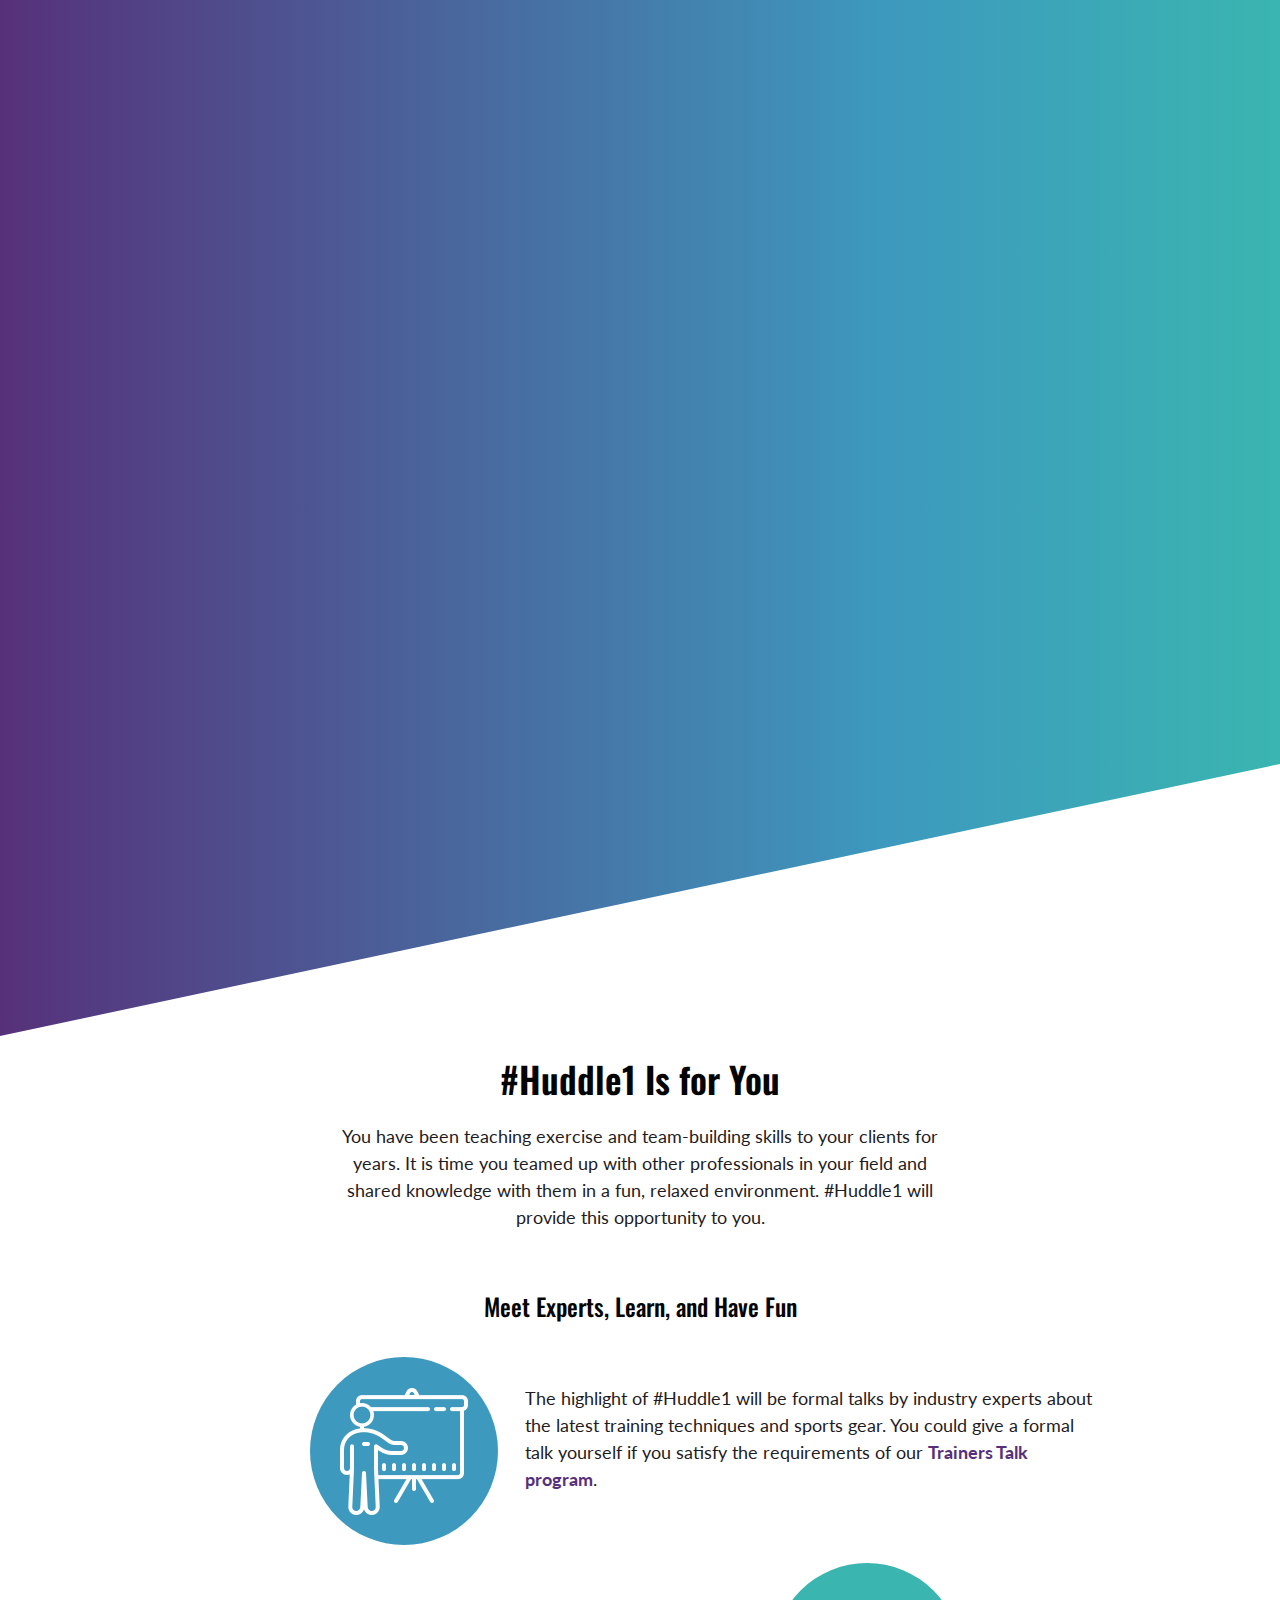
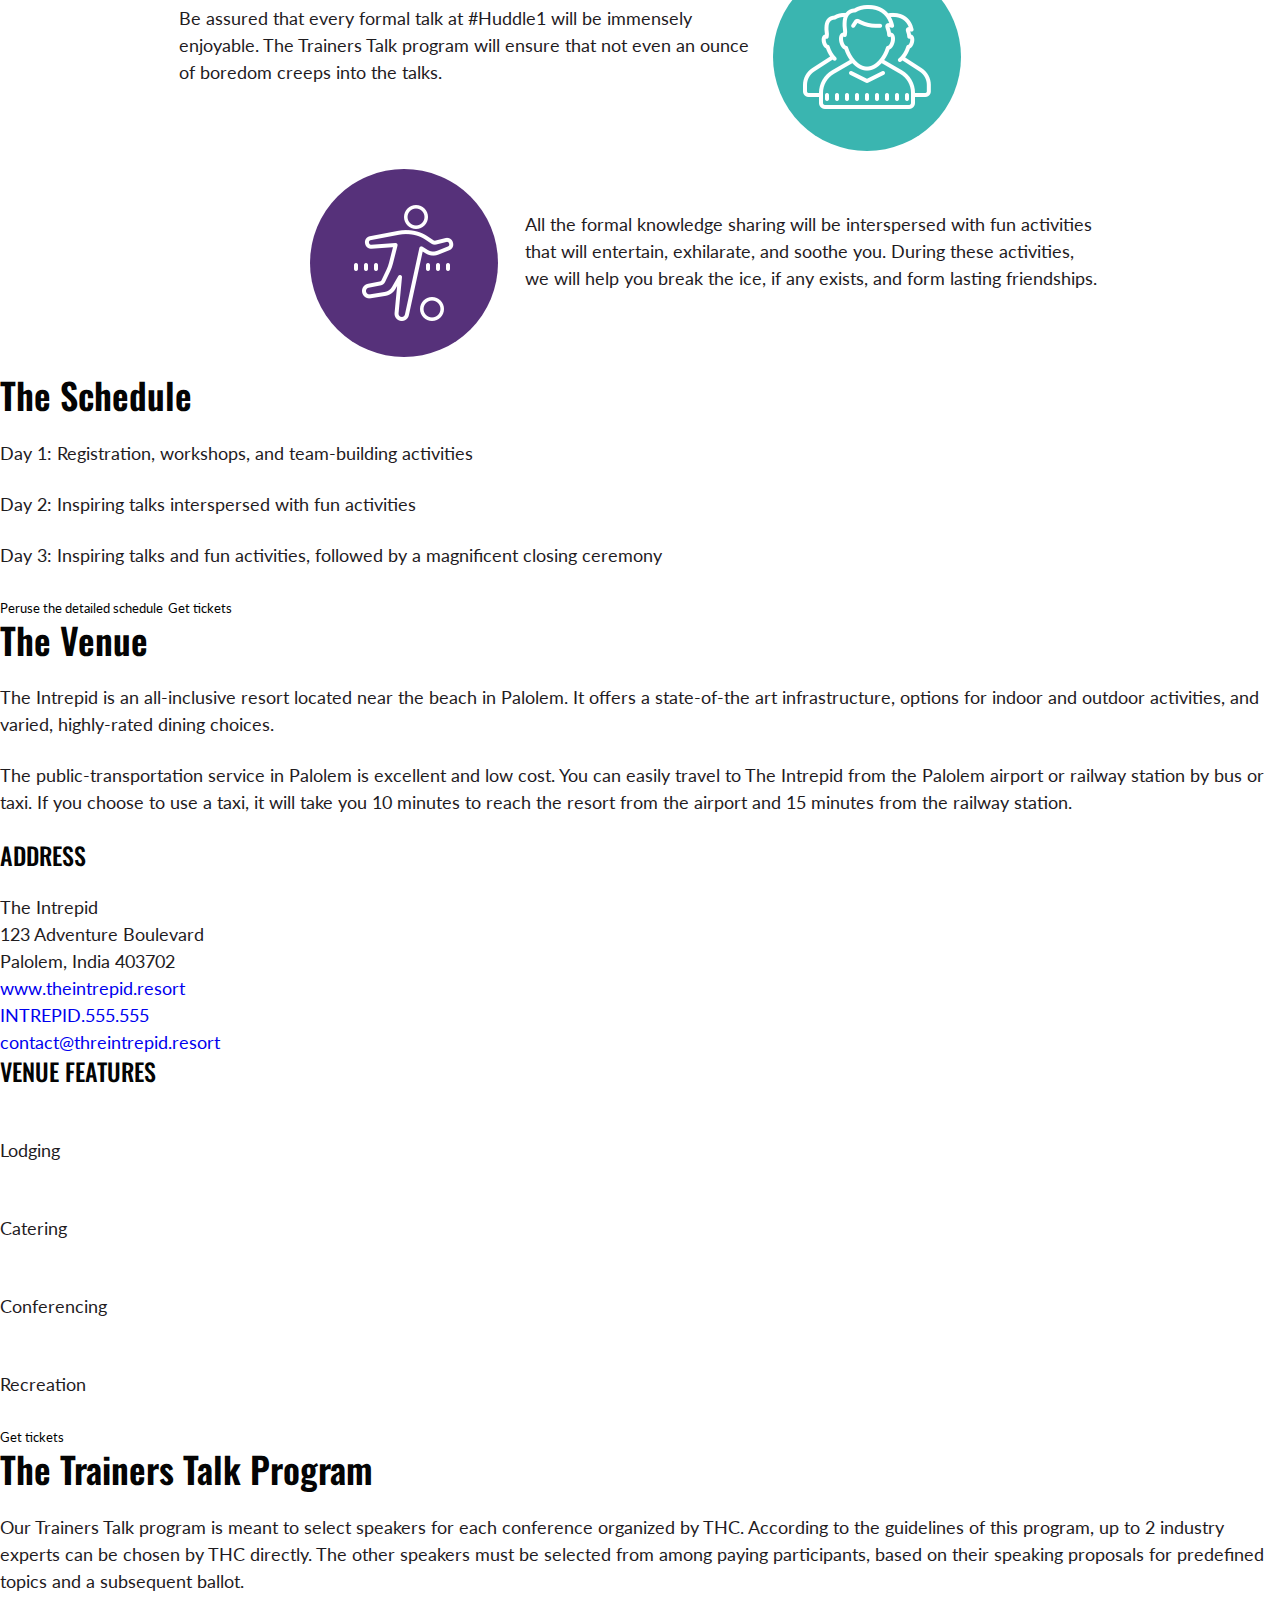
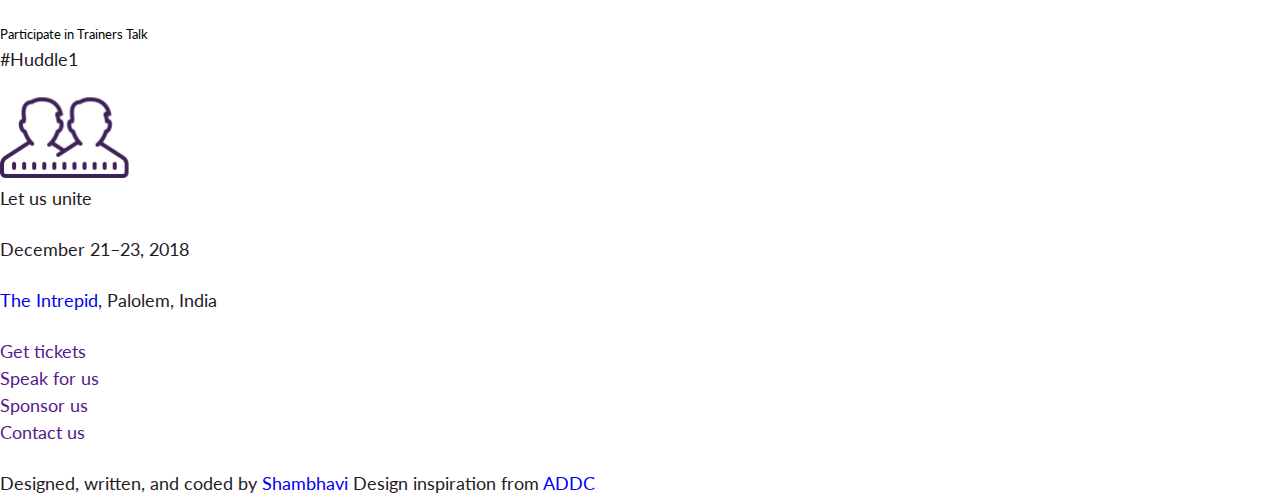
==== commit 2e62b079: "Update style of schedule-location links and get-tickets button in header" ====
--- a/index.html
+++ b/index.html
@@ -204,7 +204,7 @@
             </p>
           </div>
           <div class="elaborate">
-            <h3>Meet, Learn, and Have Fun</h3>
+            <h3>Meet Experts, Learn, and Have Fun</h3>
             <div class="descriptions">
               <div class="descriptions__row">
                 <div class="descriptions__graphic descriptions__graphic1">
--- a/css/style.css
+++ b/css/style.css
@@ -703,11 +703,11 @@
 }
 
 .primary-info h2:first-of-type {
-  margin-bottom: 2.5rem;
+  margin-bottom: 1.5em;
 }
 
 .schedule-loc > h2:last-of-type {
-  margin-bottom: 0.5rem;
+  margin-bottom: 0.5em;
 }
 
 .schedule-loc > h2:first-of-type > span {
@@ -738,7 +738,6 @@
   content: "";
   display: block;
   position: absolute;
-  background-color: #56317a;
   left: 0;
   bottom: -0.5rem;
   width: 100%;
@@ -752,16 +751,6 @@
   transition: transform 0.4s ease-in-out;
   transition: transform 0.4s ease-in-out, -webkit-transform 0.4s ease-in-out;
 }
-.header-link.schedule::after,
-.header-link.location::after {
-  -webkit-transform: scaleX(0.95);
-  transform: scaleX(0.95);
-  transform-origin: bottom left;
-  background-color: rgba(4, 4, 4, 0.1);
-}
-.header-link.location::after {
-  transform-origin: bottom right;
-}
 .schedule-loc > h2 > .header-link:hover,
 .schedule-loc > h2 > .header-link:focus {
   color: #56317a;
@@ -792,61 +781,33 @@
   display: flex;
 }
 .get-tickets {
-  text-align: center;
-  display: block;
+  display: flex;
   margin: 0.65em auto 1em;
-  padding: 1em 40px 1em 60px;
-  overflow: hidden;
-  -webkit-transition: background-color 0.3s, border-color 0.3s, color 0.3s;
-  transition: background-color 0.3s, border-color 0.3s, color 0.3s;
-  border: 2px solid;
-  border-color: hsla(0, 0%, 100%, 0.2);
+  padding: 1em 2em;
+  border: 2px solid #56317a;
   border-radius: 999em;
-  background: none;
+  background: #56317a;
   color: inherit;
-  position: relative;
-  z-index: 1;
+  transition: scale 0.4s ease-in;
+  box-shadow: 0 2px 4px -1px rgba(128, 118, 128, 0.3);
 }
 .get-tickets:focus,
 .get-tickets:hover {
-  background: #56317a;
-  border-color: #56317a;
+  transform: scale(0.95);
 }
 .get-tickets > span:first-child {
+  display: inline-block;
   background-image: url(../img/ticket.png);
   height: 26px;
   width: auto;
   background-repeat: no-repeat;
   background-size: contain;
-  position: absolute;
-  left: 40px;
-  -webkit-transform: translate3d(-40px, 2.5em, 0);
-  transform: translate3d(-40px, 2.5em, 0);
-  -webkit-transition: -webkit-transform 0.3s;
-  transition: transform 0.3s;
-  -webkit-transition-timing-function: cubic-bezier(0.75, 0, 0.125, 1);
-  transition-timing-function: cubic-bezier(0.75, 0, 0.125, 1);
+  padding-left: 2em;
 }
 .get-tickets > span:last-child {
   display: inline-block;
   vertical-align: middle;
-  -webkit-transform: translate3d(-8px, 0, 0);
-  transform: translate3d(-8px, 0, 0);
-  -webkit-transition: -webkit-transform 0.3s;
-  transition: transform 0.3s;
-  -webkit-transition-timing-function: cubic-bezier(0.75, 0, 0.125, 1);
-  transition-timing-function: cubic-bezier(0.75, 0, 0.125, 1);
-}
-.get-tickets:focus > span:first-child,
-.get-tickets:hover > span:first-child {
-  -webkit-transform: translate3d(-10px, 2px, 0);
-  transform: translate3d(-10px, 2px, 0);
-  padding-left: 2em;
-}
-.get-tickets:focus > span:last-child,
-.get-tickets:hover > span:last-child {
-  -webkit-transform: translate3d(0, 0, 0);
-  transform: translate3d(0, 0, 0);
+  color: rgba(255, 255, 255, 0.75);
 }
 .ticket-availability {
   font-size: 14px;
@@ -990,11 +951,10 @@
     padding-left: 1.325rem;
   }
   .get-tickets {
-    padding: 1em 50px 1em 70px;
+    padding: 1em auto;
   }
   .get-tickets > span:first-child {
     height: 28px;
-    left: 44px;
   }
   .ticket-availability {
     font-size: 16px;
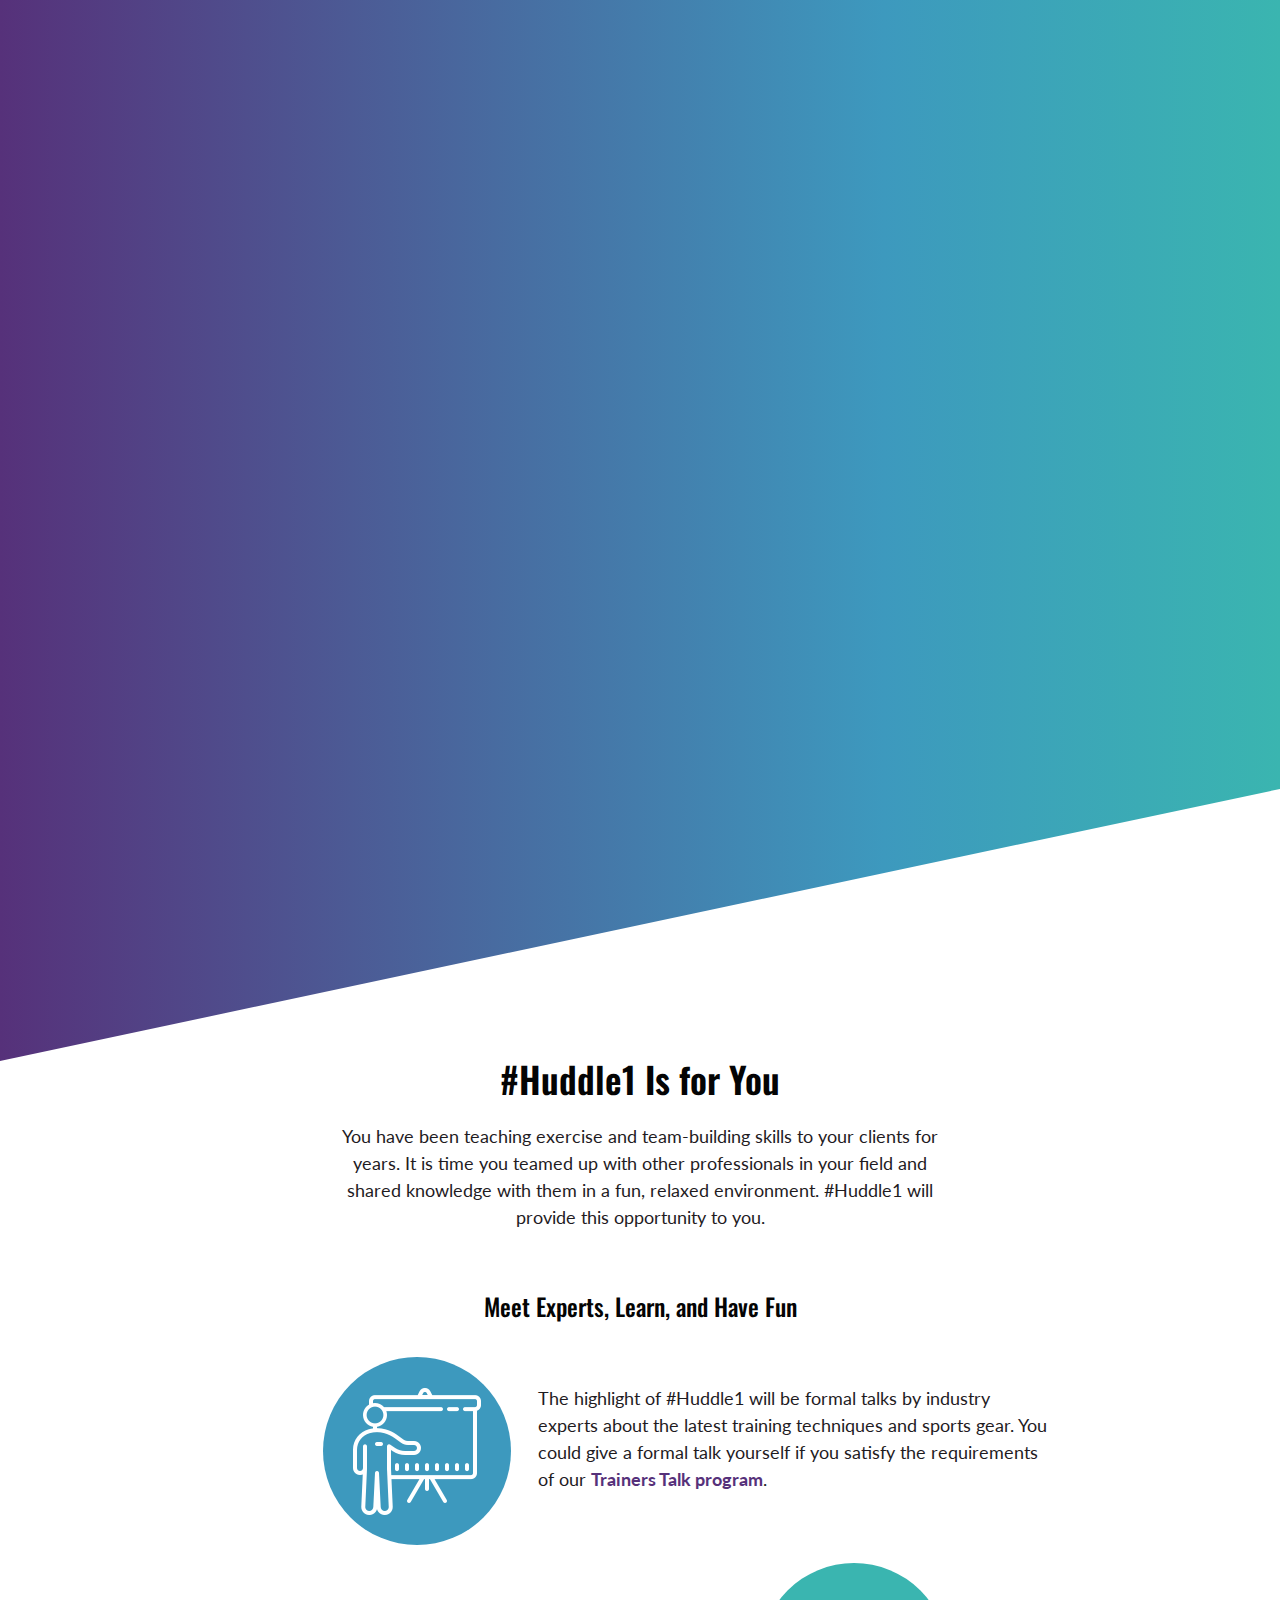
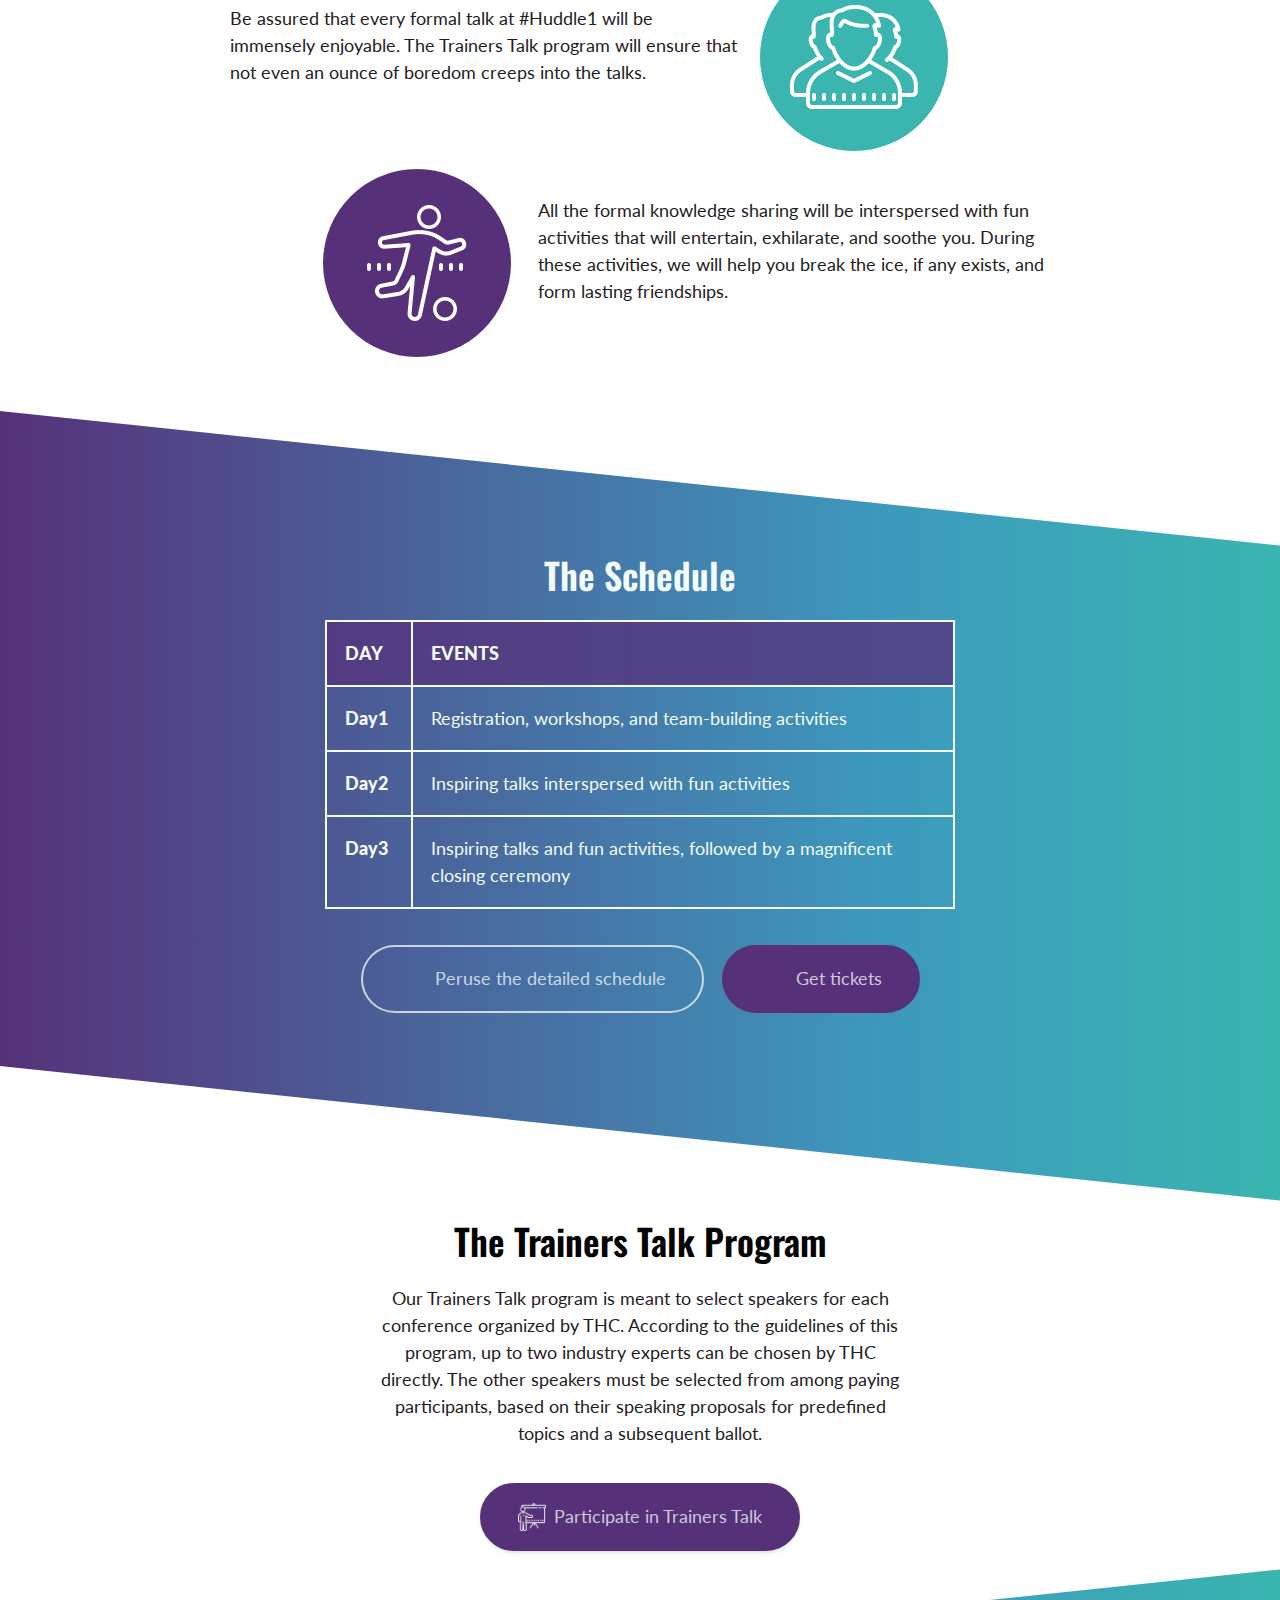
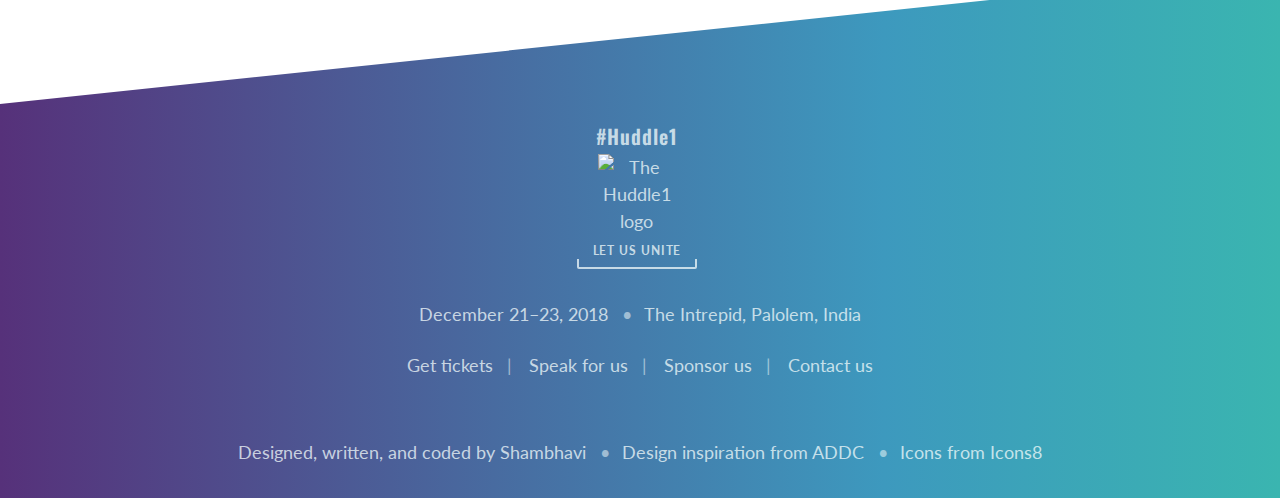
==== commit 23ac1dd1: "Update facicon code and content" ====
--- a/index.html
+++ b/index.html
@@ -4,51 +4,8 @@
     <title>The #Huddle1 Conference</title>
     <meta charset="UTF-8" />
     <meta name="viewport" content="width=device-width, initial-scale=1" />
-    <!-- Favicon code below -->
-    <link rel="apple-touch-icon" sizes="57x57" href="/apple-icon-57x57.png" />
-    <link rel="apple-touch-icon" sizes="60x60" href="/apple-icon-60x60.png" />
-    <link rel="apple-touch-icon" sizes="72x72" href="/apple-icon-72x72.png" />
-    <link rel="apple-touch-icon" sizes="76x76" href="/apple-icon-76x76.png" />
-    <link
-      rel="apple-touch-icon"
-      sizes="114x114"
-      href="/apple-icon-114x114.png"
-    />
-    <link
-      rel="apple-touch-icon"
-      sizes="120x120"
-      href="/apple-icon-120x120.png"
-    />
-    <link
-      rel="apple-touch-icon"
-      sizes="144x144"
-      href="/apple-icon-144x144.png"
-    />
-    <link
-      rel="apple-touch-icon"
-      sizes="152x152"
-      href="/apple-icon-152x152.png"
-    />
-    <link
-      rel="apple-touch-icon"
-      sizes="180x180"
-      href="/apple-icon-180x180.png"
-    />
-    <link
-      rel="icon"
-      type="image/png"
-      sizes="192x192"
-      href="/android-icon-192x192.png"
-    />
-    <link rel="icon" type="image/png" sizes="32x32" href="/favicon-32x32.png" />
-    <link rel="icon" type="image/png" sizes="96x96" href="/favicon-96x96.png" />
-    <link rel="icon" type="image/png" sizes="16x16" href="/favicon-16x16.png" />
-    <link rel="shortcut icon" type="image/x-icon" href="/favicon.ico" />
-    <link rel="manifest" href="/manifest.json" />
-    <meta name="msapplication-TileColor" content="#ffffff" />
-    <meta name="msapplication-TileImage" content="/ms-icon-144x144.png" />
-    <meta name="theme-color" content="#ffffff" />
-    <!-- Favicon code above -->
+    <link rel="shortcut icon" href="/favicon.ico" type="image/x-icon" />
+    <link rel="icon" href="/favicon.ico" type="image/x-icon" />
     <link
       href="https://fonts.googleapis.com/css?family=Lato:300, 400,700,900|Oswald:300,500,600,700"
       rel="stylesheet"
@@ -170,9 +127,9 @@
             >
           </h2>
           <div
-            class="tickets-container opacity animation-common slide-in-from-bottom"
+            class="button-container tickets-container opacity animation-common slide-in-from-bottom"
           >
-            <a class="get-tickets" href="">
+            <a class="link-button get-tickets" href="">
               <span class="ticket-icon"></span> <span>Get tickets*</span>
             </a>
           </div>
@@ -192,7 +149,7 @@
     </div>
     <main>
       <section class="section1">
-        <div class="section__container section1__container">
+        <div class="section1__container">
           <div class="pitch">
             <h2>#Huddle1 Is for You</h2>
             <p>
@@ -267,111 +224,122 @@
         </div>
       </section>
       <section class="section2">
-        <h2>The Schedule</h2>
-        <p>
-          <span>Day 1</span>: Registration, workshops, and team-building
-          activities
-        </p>
-        <p>
-          <span>Day 2</span>: Inspiring talks interspersed with fun activities
-        </p>
-        <p>
-          <span>Day 3</span>: Inspiring talks and fun activities, followed by a
-          magnificent closing ceremony
-        </p>
-        <button>Peruse the detailed schedule</button>
-        <button>Get tickets</button>
+        <div class="section2__container">
+          <div class="section2__content">
+            <h2>The Schedule</h2>
+            <table>
+              <thead>
+                <tr>
+                  <th>Day</th>
+                  <th>Events</th>
+                </tr>
+              </thead>
+              <tbody>
+                <tr class="row1">
+                  <td>Day1</td>
+                  <td>Registration, workshops, and team-building activities</td>
+                </tr>
+                <tr>
+                  <td>Day2</td>
+                  <td>Inspiring talks interspersed with fun activities</td>
+                </tr>
+                <tr>
+                  <td>Day3</td>
+                  <td>
+                    Inspiring talks and fun activities, followed by a
+                    magnificent closing ceremony
+                  </td>
+                </tr>
+              </tbody>
+            </table>
+            <div class="section2__buttons">
+              <div class="button-container">
+                <a class="link-button peruse-schedule" href="">
+                  <span class="schedule-icon"></span>
+                  <span>Peruse the detailed schedule</span>
+                </a>
+              </div>
+              <div class="button-container">
+                <a class="link-button get-tickets" href="">
+                  <span class="ticket-icon"></span> <span>Get tickets</span>
+                </a>
+              </div>
+            </div>
+          </div>
+          <div class="section2__geometric"></div>
+        </div>
       </section>
       <section class="section3">
-        <h2>The Venue</h2>
-        <p>
-          The Intrepid is an all-inclusive resort located near the beach in
-          Palolem. It offers a state-of-the art infrastructure, options for
-          indoor and outdoor activities, and varied, highly-rated dining
-          choices.
-        </p>
-        <p>
-          The public-transportation service in Palolem is excellent and low
-          cost. You can easily travel to The Intrepid from the Palolem airport
-          or railway station by bus or taxi. If you choose to use a taxi, it
-          will take you 10 minutes to reach the resort from the airport and 15
-          minutes from the railway station.
-        </p>
-        <h3>ADDRESS</h3>
-        <address>
-          The Intrepid <br />123 Adventure Boulevard <br />Palolem, India 403702
-          <br />
-          <a href="#">www.theintrepid.resort</a> <br />
-          <a href="tel:+16348555555">INTREPID.555.555</a> <br />
-          <a href="mailto:contact@threintrepid.resort"
-            >contact@threintrepid.resort</a
-          >
-        </address>
-        <h3>VENUE FEATURES</h3>
-        <div class="features">
-          <div class="feature1">
-            <img src="" alt="" />
-            <p>Lodging</p>
-          </div>
-          <div class="feature2">
-            <img src="" alt="" />
-            <p>Catering</p>
-          </div>
-          <div class="feature3">
-            <img src="" alt="" />
-            <p>Conferencing</p>
-          </div>
-          <div class="feature4">
-            <img src="" alt="" />
-            <p>Recreation</p>
-          </div>
-        </div>
-        <button>Get tickets</button>
-      </section>
-      <section class="section4">
         <section class="about-trainers-talk">
           <h2>The Trainers Talk Program</h2>
           <p>
             Our Trainers Talk program is meant to select speakers for each
             conference organized by THC. According to the guidelines of this
-            program, up to 2 industry experts can be chosen by THC directly. The
-            other speakers must be selected from among paying participants,
+            program, up to two industry experts can be chosen by THC directly.
+            The other speakers must be selected from among paying participants,
             based on their speaking proposals for predefined topics and a
             subsequent ballot.
           </p>
-          <button>Participate in Trainers Talk</button>
+          <div class="button-container">
+            <a class="link-button participate-trainers-talk" href="">
+              <span class="training-icon"></span>
+              <span>Participate in Trainers Talk</span>
+            </a>
+          </div>
         </section>
       </section>
     </main>
     <footer>
-      <div class="logo-large">
-        <p>#Huddle1</p>
-        <img src="img/huddle_plain.png" alt="The Huddle1 logo" />
-        <p>Let us unite</p>
+      <div class="footer__container">
+        <div class="footer__content">
+          <div class="footer-logo__container nav-container">
+            <div class="logo-container">
+              <a href="">
+                <div class="logo">
+                  <p>#Huddle1</p>
+                  <img
+                    src="img/huddle_whiter.png"
+                    alt="The Huddle1 logo"
+                    class="logo-general"
+                  />
+                  <p>Let us unite</p>
+                  <div class="border border-bottom-left"></div>
+                  <div class="border border-bottom-right"></div>
+                </div>
+              </a>
+            </div>
+          </div>
+          <div class="footer__location">
+            <p><a href="#">December 21&ndash;23, 2018</a></p>
+            <p><a href="#">The Intrepid, Palolem, India</a></p>
+          </div>
+          <nav class="footer__nav">
+            <ul>
+              <li><a href="">Get tickets</a></li>
+              <li><a href="">Speak for us</a></li>
+              <li><a href="">Sponsor us</a></li>
+              <li><a href="">Contact us</a></li>
+            </ul>
+          </nav>
+          <div class="footer__credits">
+            <small>
+              <a href="https://github.com/tshambhavi"
+                >Designed, written, and coded by Shambhavi</a
+              >
+            </small>
+            <small
+              ><a href="https://addconf.com/2018/"
+                >Design inspiration from ADDC</a
+              >
+            </small>
+            <small><a href="https://icons8.com">Icons from Icons8</a></small>
+          </div>
+        </div>
       </div>
-      <p>December 21&ndash;23, 2018</p>
-      <p><a href="#">The Intrepid</a>, Palolem, India</p>
-      <nav class="footer-nav">
-        <ul>
-          <li><a href="">Get tickets</a></li>
-          <li><a href="">Speak for us</a></li>
-          <li><a href="">Sponsor us</a></li>
-          <li><a href="">Contact us</a></li>
-        </ul>
-      </nav>
-      <div class="credits">
-        <small
-          >Designed, written, and coded by
-          <strong>
-            <a href="https://github.com/tshambhavi">Shambhavi</a>
-          </strong>
-        </small>
-        <small
-          >Design inspiration from
-          <strong> <a href="https://addconf.com/2018/">ADDC</a> </strong>
-        </small>
-      </div>
+      <div class="footer__geometric"></div>
     </footer>
+
+    <!-- <div class="footer__rectangle"></div> -->
     <script src="js/script.js"></script>
   </body>
 </html>
--- a/css/style.css
+++ b/css/style.css
@@ -271,6 +271,7 @@
   -webkit-box-align: center;
   -ms-flex-align: center;
   align-items: center;
+  -webkit-transition: opacity 0.2s ease-in-out;
   transition: opacity 0.2s ease-in-out;
 }
 
@@ -353,8 +354,8 @@
   margin-left: -6px;
 }
 
-.logo-container a:hover .logo,
-.logo-container a:focus .logo {
+.logo-container a:focus .logo,
+.logo-container a:hover .logo {
   opacity: 1;
 }
 
@@ -385,11 +386,14 @@
   padding: 0;
   margin: 0;
   border-bottom: none;
+  -webkit-transition: -webkit-transform 0.2s ease-in-out;
+  transition: -webkit-transform 0.2s ease-in-out;
   transition: transform 0.2s ease-in-out;
-}
-
-.nav-fixed a:hover .logo,
-.nav-fixed a:focus .logo {
+  transition: transform 0.2s ease-in-out, -webkit-transform 0.2s ease-in-out;
+}
+
+.nav-fixed a:focus .logo,
+.nav-fixed a:hover .logo {
   -webkit-transform: scale3d(0.88, 0.88, 0.88);
   transform: scale3d(0.88, 0.88, 0.88);
 }
@@ -444,10 +448,10 @@
   display: inline-block;
 }
 
+.open-button:focus,
 .open-button:hover,
-.open-button:focus,
-.close-button:hover,
-.close-button:focus {
+.close-button:focus,
+.close-button:hover {
   -webkit-transform: scale3d(0.88, 0.88, 0.88);
   transform: scale3d(0.88, 0.88, 0.88);
   color: #2c708b;
@@ -509,8 +513,8 @@
   transform: rotate3d(0, 0, 1, -45deg);
 }
 
-.close-button:hover,
-.close-button:focus {
+.close-button:focus,
+.close-button:hover {
   -webkit-transform: scale3d(0.88, 0.88, 0.88);
   transform: scale3d(0.88, 0.88, 0.88);
   border-color: #fff;
@@ -569,8 +573,8 @@
   transition: all 0.2s ease-in-out;
 }
 
-.navlist-navbar a:hover .logo,
-.navlist-navbar a:focus .logo {
+.navlist-navbar a:focus .logo,
+.navlist-navbar a:hover .logo {
   -webkit-transform: scale3d(0.88, 0.88, 0.88);
   transform: scale3d(0.88, 0.88, 0.88);
 }
@@ -777,37 +781,68 @@
 .organized-by .header-link:active::after {
   background-color: hsla(0, 0%, 100%, 0.5);
 }
-.tickets-container {
+.button-container {
+  display: -webkit-box;
+  display: -ms-flexbox;
   display: flex;
 }
-.get-tickets {
+.link-button {
+  display: -webkit-box;
+  display: -ms-flexbox;
   display: flex;
   margin: 0.65em auto 1em;
   padding: 1em 2em;
-  border: 2px solid #56317a;
+  border: 2px solid;
+  border-color: #56317a;
   border-radius: 999em;
+  color: inherit;
+  -webkit-transition: all 0.4s ease-in;
+  transition: all 0.4s ease-in;
+  -webkit-box-shadow: 0 2px 4px -1px rgba(128, 118, 128, 0.3);
+  box-shadow: 0 2px 4px -1px rgba(128, 118, 128, 0.3);
+}
+.get-tickets,
+.participate-trainers-talk {
   background: #56317a;
-  color: inherit;
-  transition: scale 0.4s ease-in;
-  box-shadow: 0 2px 4px -1px rgba(128, 118, 128, 0.3);
-}
-.get-tickets:focus,
-.get-tickets:hover {
-  transform: scale(0.95);
-}
-.get-tickets > span:first-child {
+}
+.peruse-schedule {
+  background: transparent;
+  border-color: rgba(243, 251, 251, 0.75);
+}
+.link-button > span:first-child {
   display: inline-block;
-  background-image: url(../img/ticket.png);
   height: 26px;
   width: auto;
   background-repeat: no-repeat;
   background-size: contain;
   padding-left: 2em;
 }
-.get-tickets > span:last-child {
+.get-tickets > span:first-child {
+  background-image: url(../img/ticket.png);
+}
+.peruse-schedule > span:first-child {
+  background-image: url(../img/timetable.png);
+}
+.participate-trainers-talk > span:first-child {
+  background-image: url(../img/training.png);
+}
+.link-button > span:last-child {
   display: inline-block;
   vertical-align: middle;
-  color: rgba(255, 255, 255, 0.75);
+  color: rgba(243, 251, 251, 0.75);
+}
+.link-button:focus,
+.link-button:hover {
+  -webkit-transform: scale(0.95);
+  transform: scale(0.95);
+}
+.peruse-schedule:focus,
+.peruse-schedule:hover {
+  border-color: rgba(243, 251, 251, 0.75);
+}
+.link-button:focus > span:last-child,
+.link-button:hover > span:last-child {
+  color: rgba(243, 251, 251, 0.7);
 }
 .ticket-availability {
   font-size: 14px;
@@ -825,11 +860,18 @@
 .text-link:hover {
   border-bottom: 1px dotted #56317a;
 }
-.section__container {
+.section1__container {
   padding: 0 2rem;
+  display: -webkit-box;
+  display: -ms-flexbox;
   display: flex;
+  -webkit-box-orient: vertical;
+  -webkit-box-direction: normal;
+  -ms-flex-direction: column;
   flex-direction: column;
+  -ms-flex-wrap: wrap;
   flex-wrap: wrap;
+  -ms-flex-line-pack: stretch;
   align-content: stretch;
 }
 .pitch {
@@ -845,14 +887,25 @@
   margin-bottom: 1.5em;
 }
 .descriptions__row {
+  display: -webkit-box;
+  display: -ms-flexbox;
   display: flex;
+  -webkit-box-orient: vertical;
+  -webkit-box-direction: normal;
+  -ms-flex-direction: column;
   flex-direction: column;
+  -webkit-box-align: center;
+  -ms-flex-align: center;
   align-items: center;
+  -webkit-box-pack: center;
+  -ms-flex-pack: center;
   justify-content: center;
   margin-top: 1em;
   margin-bottom: 1em;
 }
 .descriptions__graphic {
+  display: -webkit-box;
+  display: -ms-flexbox;
   display: flex;
 }
 .descriptions__graphic.small-screens {
@@ -873,23 +926,248 @@
 .descriptions__graphic_circle3 {
   background: #56317a;
 }
+.section2__container {
+  position: relative;
+}
+.section2__content {
+  z-index: 50;
+  position: relative;
+  padding: 10em 2rem 0;
+  text-align: center;
+  color: #f3fbfb;
+}
+.section2__content > h2 {
+  color: #f3fbfb;
+}
+table {
+  table-layout: fixed;
+  max-width: 630px;
+  margin: 0 auto;
+}
+.row1 > td:nth-child(1) {
+  width: 10%;
+}
+.row1 > td:nth-child(2) {
+  width: 80%;
+}
+thead > tr {
+  background: rgba(85, 53, 125, 0.8);
+}
+th {
+  text-transform: uppercase;
+  color: #f3fbfb;
+}
+th,
+tr > td:first-child {
+  font-weight: 900;
+}
+th,
+td {
+  padding: 1em;
+  text-align: left;
+  border: 2.5px solid #f3fbfb;
+}
+.section2__buttons {
+  padding-top: 1.5rem;
+}
+.section2__geometric {
+  width: 100%;
+  height: 100%;
+  top: 0;
+  left: 0;
+  overflow: hidden;
+  -webkit-transform: skewY(6deg);
+  transform: skewY(6deg);
+  -webkit-transform-origin: left;
+  transform-origin: left;
+  position: absolute;
+  z-index: 1;
+  margin-top: 2em;
+  background: -webkit-gradient(
+    linear,
+    right top,
+    left top,
+    from(rgba(58, 181, 176, 1)),
+    color-stop(31%, rgba(61, 153, 190, 1)),
+    to(rgba(86, 49, 122, 1))
+  );
+  background: linear-gradient(
+    to left,
+    rgba(58, 181, 176, 1) 0%,
+    rgba(61, 153, 190, 1) 31%,
+    rgba(86, 49, 122, 1) 100%
+  );
+}
+
+.section3 {
+  margin-top: 40px;
+  padding: 100px 2rem 0;
+  text-align: center;
+}
+footer {
+  margin-top: 135px;
+}
+footer,
+.footer__container {
+  position: relative;
+}
+.footer__content {
+  position: relative;
+  padding: 0 2rem 2rem;
+  text-align: center;
+  color: #f3fbfb;
+  z-index: 50;
+  background: -webkit-gradient(
+    linear,
+    right top,
+    left top,
+    from(rgba(58, 181, 176, 1)),
+    color-stop(31%, rgba(61, 153, 190, 1)),
+    to(rgba(86, 49, 122, 1))
+  );
+  background: linear-gradient(
+    to left,
+    rgba(58, 181, 176, 1) 0%,
+    rgba(61, 153, 190, 1) 31%,
+    rgba(86, 49, 122, 1) 100%
+  );
+}
+.footer__content a {
+  color: rgba(243, 251, 251, 0.75);
+  opacity: 1;
+}
+.footer__content a:focus,
+.footer__content a:hover {
+  opacity: 0.7;
+}
+.footer-logo__container.nav-container {
+  display: -webkit-box;
+  display: -ms-flexbox;
+  display: flex;
+  -webkit-box-orient: vertical;
+  -webkit-box-direction: normal;
+  -ms-flex-direction: column;
+  flex-direction: column;
+  -webkit-box-align: center;
+  -ms-flex-align: center;
+  align-items: center;
+  -webkit-box-pack: center;
+  -ms-flex-pack: center;
+  justify-content: center;
+}
+.footer-logo__container .logo p {
+  color: rgba(243, 251, 251, 0.75);
+}
+.footer-logo__container .logo {
+  border-bottom-color: rgba(243, 251, 251, 0.75);
+}
+.footer-logo__container .border {
+  background-color: rgba(243, 251, 251, 0.75);
+}
+.footer-logo__container .logo {
+  opacity: 1;
+}
+.footer-logo__container a:focus .logo,
+.footer-logo__container a:hover .logo {
+  opacity: 0.7;
+}
+.footer__location,
+.footer__nav > ul,
+.footer__credits {
+  display: -webkit-box;
+  display: -ms-flexbox;
+  display: flex;
+  -webkit-box-orient: vertical;
+  -webkit-box-direction: normal;
+  -ms-flex-direction: column;
+  flex-direction: column;
+}
+.footer__credits {
+  padding-top: 2em;
+  color: rgba(243, 251, 251, 0.75);
+}
+.footer__location > p {
+  color: rgba(243, 251, 251, 0.75);
+}
+.footer__geometric {
+  width: 100%;
+  height: 100%;
+  display: block;
+  bottom: 0%;
+  overflow: hidden;
+  -webkit-transform: skewY(-6deg);
+  transform: skewY(-6deg);
+  -webkit-transform-origin: bottom left;
+  transform-origin: bottom left;
+  position: absolute;
+  z-index: 1;
+  background: -webkit-gradient(
+    linear,
+    right top,
+    left top,
+    from(rgba(58, 181, 176, 1)),
+    color-stop(31%, rgba(61, 153, 190, 1)),
+    to(rgba(86, 49, 122, 1))
+  );
+  background: linear-gradient(
+    to left,
+    rgba(58, 181, 176, 1) 0%,
+    rgba(61, 153, 190, 1) 31%,
+    rgba(86, 49, 122, 1) 100%
+  );
+}
+.footer__rectangle {
+  width: 100%;
+  height: 50%;
+  right: 0;
+  top: 80%;
+  display: block;
+  position: absolute;
+  z-index: 0;
+  background: -webkit-gradient(
+    linear,
+    right top,
+    left top,
+    from(rgba(58, 181, 176, 1)),
+    color-stop(31%, rgba(61, 153, 190, 1)),
+    to(rgba(86, 49, 122, 1))
+  );
+  background: linear-gradient(
+    to left,
+    rgba(58, 181, 176, 1) 0%,
+    rgba(61, 153, 190, 1) 31%,
+    rgba(86, 49, 122, 1) 100%
+  );
+}
 
 /*-----------------------------------------------
 Media queries
 -----------------------------------------------*/
-
+@media screen and (min-width: 1720px) {
+  .geometric-container {
+    -webkit-transform: skewY(-10deg) !important;
+    transform: skewY(-10deg) !important;
+  }
+  .section3 {
+    padding-top: 200px;
+  }
+}
 @media screen and (min-width: 1241px) {
   .nav-container,
   .navlist-navbar,
   .header-navlist,
   .primary-info,
-  .close-button-container {
+  .close-button-container,
+  .section1__container {
     margin: 0 auto;
     max-width: 1241px;
     width: 90% !important;
   }
   .nav-container {
     padding: 2rem 0 0;
+  }
+  .footer-logo__container.nav-container {
+    padding-bottom: 2rem;
   }
   .navlist-navbar {
     padding: 1rem 0;
@@ -950,18 +1228,24 @@
   .schedule-loc > h2:last-of-type > span {
     padding-left: 1.325rem;
   }
-  .get-tickets {
+  .link-button {
     padding: 1em auto;
   }
-  .get-tickets > span:first-child {
+  .link-button > span:first-child {
     height: 28px;
   }
   .ticket-availability {
     font-size: 16px;
   }
-  .section__container {
+  .section1__container {
     padding: 0 4rem;
+    -webkit-box-orient: horizontal;
+    -webkit-box-direction: normal;
+    -ms-flex-direction: row;
     flex-direction: row;
+  }
+  .section3 {
+    padding-top: 150px;
   }
 }
 
@@ -969,6 +1253,58 @@
   .header-navlist {
     padding: 4rem 0;
   }
+  .section2__buttons {
+    display: -webkit-box;
+    display: -ms-flexbox;
+    display: flex;
+    -webkit-box-align: center;
+    -ms-flex-align: center;
+    align-items: center;
+    -webkit-box-pack: center;
+    -ms-flex-pack: center;
+    justify-content: center;
+  }
+  .section2__buttons > .button-container:first-child {
+    margin-right: 0.5em;
+  }
+  .section2__buttons > .button-container:last-child {
+    margin-left: 0.5em;
+  }
+  .footer__credits {
+    -webkit-box-orient: horizontal;
+    -webkit-box-direction: normal;
+    -ms-flex-direction: row;
+    flex-direction: row;
+    -webkit-box-align: center;
+    -ms-flex-align: center;
+    align-items: center;
+    -webkit-box-pack: center;
+    -ms-flex-pack: center;
+    justify-content: center;
+  }
+  .footer__credits > small:not(:last-child) {
+    margin-right: 1em;
+  }
+  .footer__credits > small + small::before {
+    -webkit-user-select: none;
+    -moz-user-select: none;
+    -ms-user-select: none;
+    user-select: none;
+    pointer-events: none;
+    position: absolute;
+    top: auto;
+    left: auto;
+    font-weight: 400;
+    margin-left: -1.25em;
+    content: "•";
+    opacity: 1;
+    color: rgba(243, 251, 251, 0.75);
+    vertical-align: top;
+    opacity: 0.7;
+  }
+  .footer__credits > small + small {
+    margin-left: 1em;
+  }
 }
 @media screen and (min-width: 651px) {
   main {
@@ -976,12 +1312,20 @@
   }
 }
 @media screen and (min-width: 611px) {
-  .pitch {
+  .pitch,
+  .section3 {
     max-width: 600px;
+  }
+  .section3 {
+    margin-left: auto;
+    margin-right: auto;
   }
 }
 @media screen and (min-width: 575px) {
   .descriptions__row {
+    -webkit-box-orient: horizontal;
+    -webkit-box-direction: normal;
+    -ms-flex-direction: row;
     flex-direction: row;
   }
   .descriptions__text {
@@ -991,16 +1335,64 @@
     width: 30%;
   }
   .descriptions__graphic1 {
+    -webkit-box-pack: end;
+    -ms-flex-pack: end;
     justify-content: flex-end;
     padding-right: 1.5em;
   }
   .descriptions__graphic2 {
+    -webkit-box-pack: start;
+    -ms-flex-pack: start;
     justify-content: flex-start;
     padding-left: 1em;
   }
   .descriptions__graphic3 {
+    -webkit-box-pack: end;
+    -ms-flex-pack: end;
     justify-content: flex-end;
     padding-right: 1.5em;
+  }
+  .footer__location,
+  .footer__nav > ul {
+    -webkit-box-orient: horizontal;
+    -webkit-box-direction: normal;
+    -ms-flex-direction: row;
+    flex-direction: row;
+    -webkit-box-align: center;
+    -ms-flex-align: center;
+    align-items: center;
+    -webkit-box-pack: center;
+    -ms-flex-pack: center;
+    justify-content: center;
+  }
+  .footer__location > p + p,
+  .footer__nav > ul > li + li {
+    margin-left: 1em;
+  }
+  .footer__location > p:first-child,
+  .footer__nav > ul > li:not(:last-child) {
+    margin-right: 1em;
+  }
+  .footer__location > p + p::before,
+  .footer__nav > ul > li + li::before {
+    -webkit-user-select: none;
+    -moz-user-select: none;
+    -ms-user-select: none;
+    user-select: none;
+    pointer-events: none;
+    position: absolute;
+    top: auto;
+    left: auto;
+    font-weight: 400;
+    margin-left: -1.25em;
+    content: "•";
+    opacity: 1;
+    color: rgba(243, 251, 251, 0.75);
+    vertical-align: top;
+    opacity: 0.7;
+  }
+  .footer__nav > ul > li + li::before {
+    content: "|";
   }
 }
 @media screen and (max-width: 574px) {
@@ -1021,7 +1413,17 @@
     padding-left: 2rem;
   }
 }
-
+@media screen and (max-width: 366px) {
+  footer small {
+    font-size: 0.8rem;
+  }
+}
+@media screen and (max-width: 364px) {
+  .peruse-schedule > span:first-child,
+  .participate-trainers-talk > span:first-child {
+    display: none;
+  }
+}
 /*-----------------------------------------------
 Geometric shapes
 -----------------------------------------------*/
@@ -1032,7 +1434,7 @@
 
 .geometric-container {
   width: 100%;
-  height: 125%;
+  height: 128%;
   top: 0;
   left: 0;
   overflow: hidden;
@@ -1089,6 +1491,13 @@
     width: 33.33333%;
     left: -16.66666%;
     height: 190px;
+    background: -webkit-gradient(
+      linear,
+      left top,
+      right top,
+      from(rgba(69, 39, 98, 0.65)),
+      to(rgba(86, 49, 122, 0.65))
+    );
     background: linear-gradient(
       to right,
       rgba(69, 39, 98, 0.65) 0%,
@@ -1198,120 +1607,182 @@
 }
 
 .nav-fixed {
+  -webkit-animation-name: slide-in-from-top;
   animation-name: slide-in-from-top;
+  -webkit-animation-duration: 1s;
   animation-duration: 1s;
+  -webkit-animation-timing-function: ease-out;
   animation-timing-function: ease-out;
+  -webkit-animation-iteration-count: 1;
   animation-iteration-count: 1;
+  -webkit-animation-fill-mode: forwards;
   animation-fill-mode: forwards;
 }
 
 .animation-common {
+  -webkit-animation-duration: 1s;
   animation-duration: 1s;
+  -webkit-animation-timing-function: ease-out;
   animation-timing-function: ease-out;
+  -webkit-animation-iteration-count: 1;
   animation-iteration-count: 1;
+  -webkit-animation-fill-mode: forwards;
   animation-fill-mode: forwards;
 }
 
 .slide-in-from-top {
+  -webkit-animation-name: slide-in-from-top;
   animation-name: slide-in-from-top;
 }
 
 .slide-in-from-bottom {
+  -webkit-animation-name: slide-in-from-bottom;
   animation-name: slide-in-from-bottom;
 }
 
 .slide-in-from-left {
+  -webkit-animation-name: slide-in-from-left;
   animation-name: slide-in-from-left;
 }
 
 .nav-container > .logo-container {
+  -webkit-animation-delay: 2.4s;
   animation-delay: 2.4s;
 }
 
 .geometric1,
 .geometric2,
 .geometric3 {
+  -webkit-animation-name: slide-in-from-right;
   animation-name: slide-in-from-right;
 }
 
 .geometric1 {
+  -webkit-animation-delay: 0.8s;
   animation-delay: 0.8s;
 }
 
 .geometric2 {
+  -webkit-animation-delay: 0.8s;
   animation-delay: 0.8s;
 }
 
 .geometric3 {
+  -webkit-animation-delay: 0.8s;
   animation-delay: 0.8s;
 }
 
 .primary-info > p:first-of-type {
+  -webkit-animation-delay: 4s;
   animation-delay: 4s;
 }
 
 .primary-info > h1 > .h1-big {
+  -webkit-animation-delay: 5.6s;
   animation-delay: 5.6s;
 }
 .primary-info > .schedule-loc {
+  -webkit-animation-delay: 7.2s;
   animation-delay: 7.2s;
 }
 .primary-info > .organized-by {
+  -webkit-animation-delay: 8.8s;
   animation-delay: 8.8s;
 }
 .primary-info > .tickets-container {
+  -webkit-animation-delay: 10.4s;
   animation-delay: 10.4s;
 }
 .primary-info > .ticket-availability {
+  -webkit-animation-delay: 12s;
   animation-delay: 12s;
 }
 
 @media (min-width: 880px) {
   .nav-container > .logo-container {
+    -webkit-animation-delay: 4s;
     animation-delay: 4s;
   }
   .geometric1,
   .geometric2,
   .geometric3,
   .geometric4 {
+    -webkit-animation-name: slide-in-from-left;
     animation-name: slide-in-from-left;
   }
   .geometric2 {
+    -webkit-animation-delay: 1.6s;
     animation-delay: 1.6s;
   }
   .geometric3 {
+    -webkit-animation-delay: 2.4s;
     animation-delay: 2.4s;
   }
   .geometric4 {
+    -webkit-animation-delay: 2.4s;
     animation-delay: 2.4s;
   }
   .primary-info > p:first-of-type {
+    -webkit-animation-delay: 5.6s;
     animation-delay: 5.6s;
   }
   .primary-info > h1 > .h1-big {
+    -webkit-animation-delay: 8.8s;
     animation-delay: 8.8s;
   }
   .primary-info > .schedule-loc {
+    -webkit-animation-delay: 11.2s;
     animation-delay: 11.2s;
   }
   .primary-info > .organized-by {
+    -webkit-animation-delay: 13.6s;
     animation-delay: 13.6s;
   }
   .primary-info > .tickets-container {
+    -webkit-animation-delay: 16s;
     animation-delay: 16s;
   }
   .primary-info > .ticket-availability {
+    -webkit-animation-delay: 18.4s;
     animation-delay: 18.4s;
+  }
+}
+
+@-webkit-keyframes slide-in-from-top {
+  0% {
+    opacity: 0;
+    -webkit-transform: translateY(-100%);
+    transform: translateY(-100%);
+  }
+  100% {
+    opacity: 1;
+    -webkit-transform: translateY(0);
+    transform: translateY(0);
   }
 }
 
 @keyframes slide-in-from-top {
   0% {
     opacity: 0;
+    -webkit-transform: translateY(-100%);
     transform: translateY(-100%);
   }
   100% {
     opacity: 1;
+    -webkit-transform: translateY(0);
+    transform: translateY(0);
+  }
+}
+
+@-webkit-keyframes slide-in-from-bottom {
+  0% {
+    opacity: 0;
+    -webkit-transform: translateY(100%);
+    transform: translateY(100%);
+  }
+  100% {
+    opacity: 1;
+    -webkit-transform: translateY(0);
     transform: translateY(0);
   }
 }
@@ -1319,21 +1790,51 @@
 @keyframes slide-in-from-bottom {
   0% {
     opacity: 0;
+    -webkit-transform: translateY(100%);
     transform: translateY(100%);
   }
   100% {
     opacity: 1;
+    -webkit-transform: translateY(0);
     transform: translateY(0);
+  }
+}
+
+@-webkit-keyframes slide-in-from-left {
+  0% {
+    opacity: 0;
+    -webkit-transform: translateX(-100%);
+    transform: translateX(-100%);
+  }
+  100% {
+    opacity: 1;
+    -webkit-transform: translateX(0);
+    transform: translateX(0);
   }
 }
 
 @keyframes slide-in-from-left {
   0% {
     opacity: 0;
+    -webkit-transform: translateX(-100%);
     transform: translateX(-100%);
   }
   100% {
     opacity: 1;
+    -webkit-transform: translateX(0);
+    transform: translateX(0);
+  }
+}
+
+@-webkit-keyframes slide-in-from-right {
+  0% {
+    opacity: 0;
+    -webkit-transform: translateX(100%);
+    transform: translateX(100%);
+  }
+  100% {
+    opacity: 1;
+    -webkit-transform: translateX(0);
     transform: translateX(0);
   }
 }
@@ -1341,10 +1842,12 @@
 @keyframes slide-in-from-right {
   0% {
     opacity: 0;
+    -webkit-transform: translateX(100%);
     transform: translateX(100%);
   }
   100% {
     opacity: 1;
+    -webkit-transform: translateX(0);
     transform: translateX(0);
   }
 }
